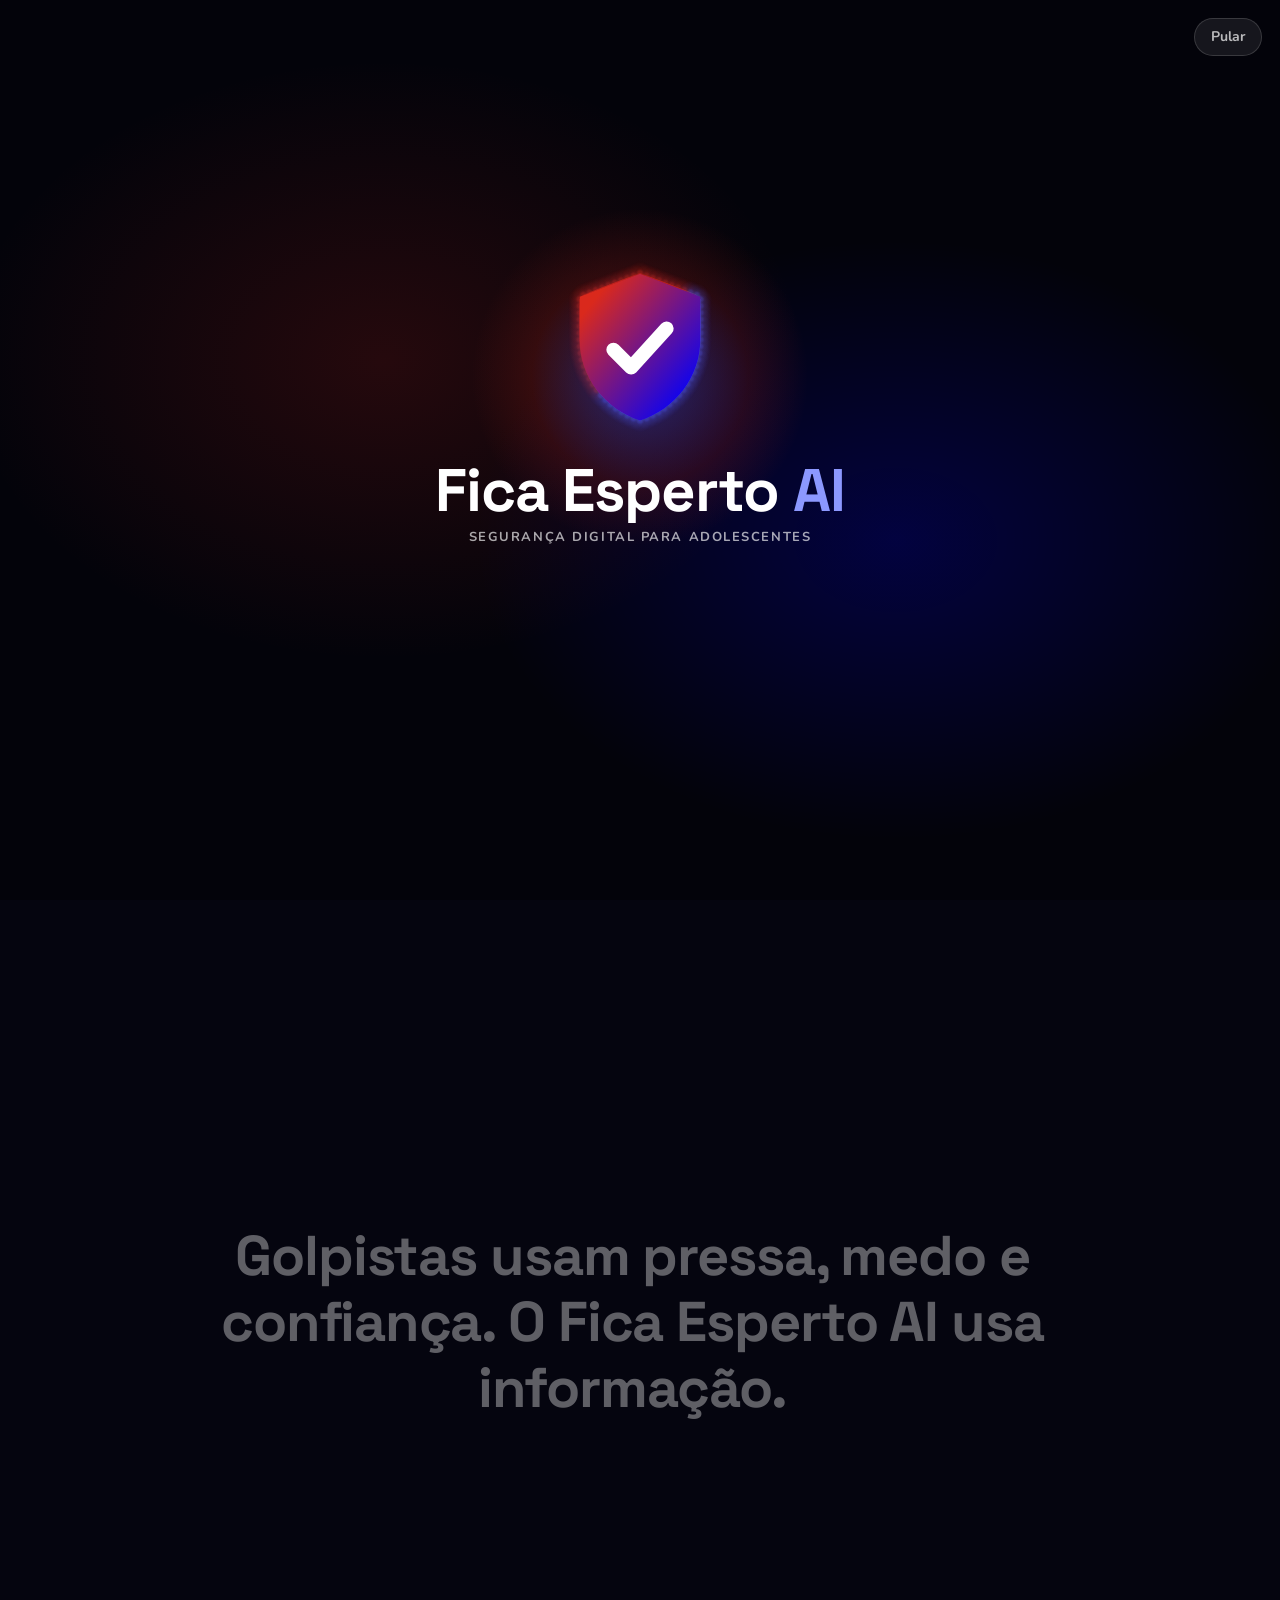
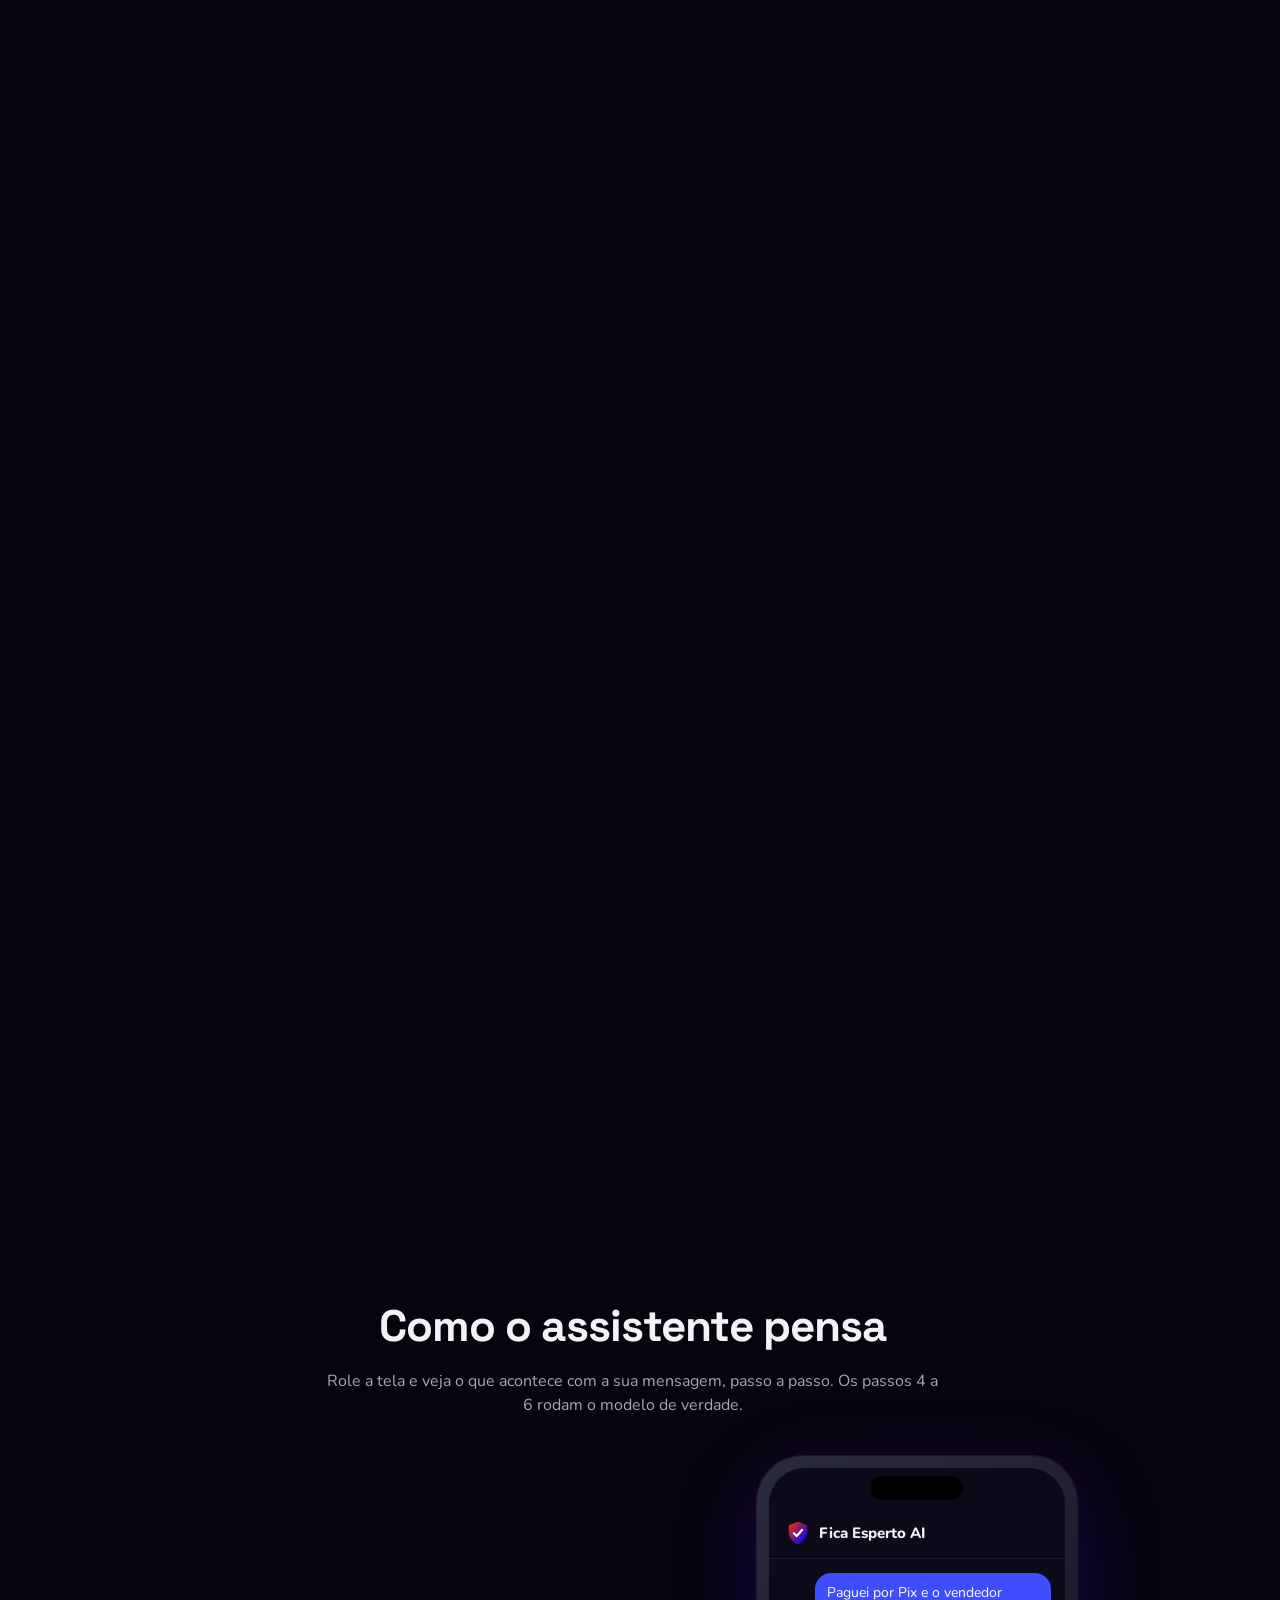
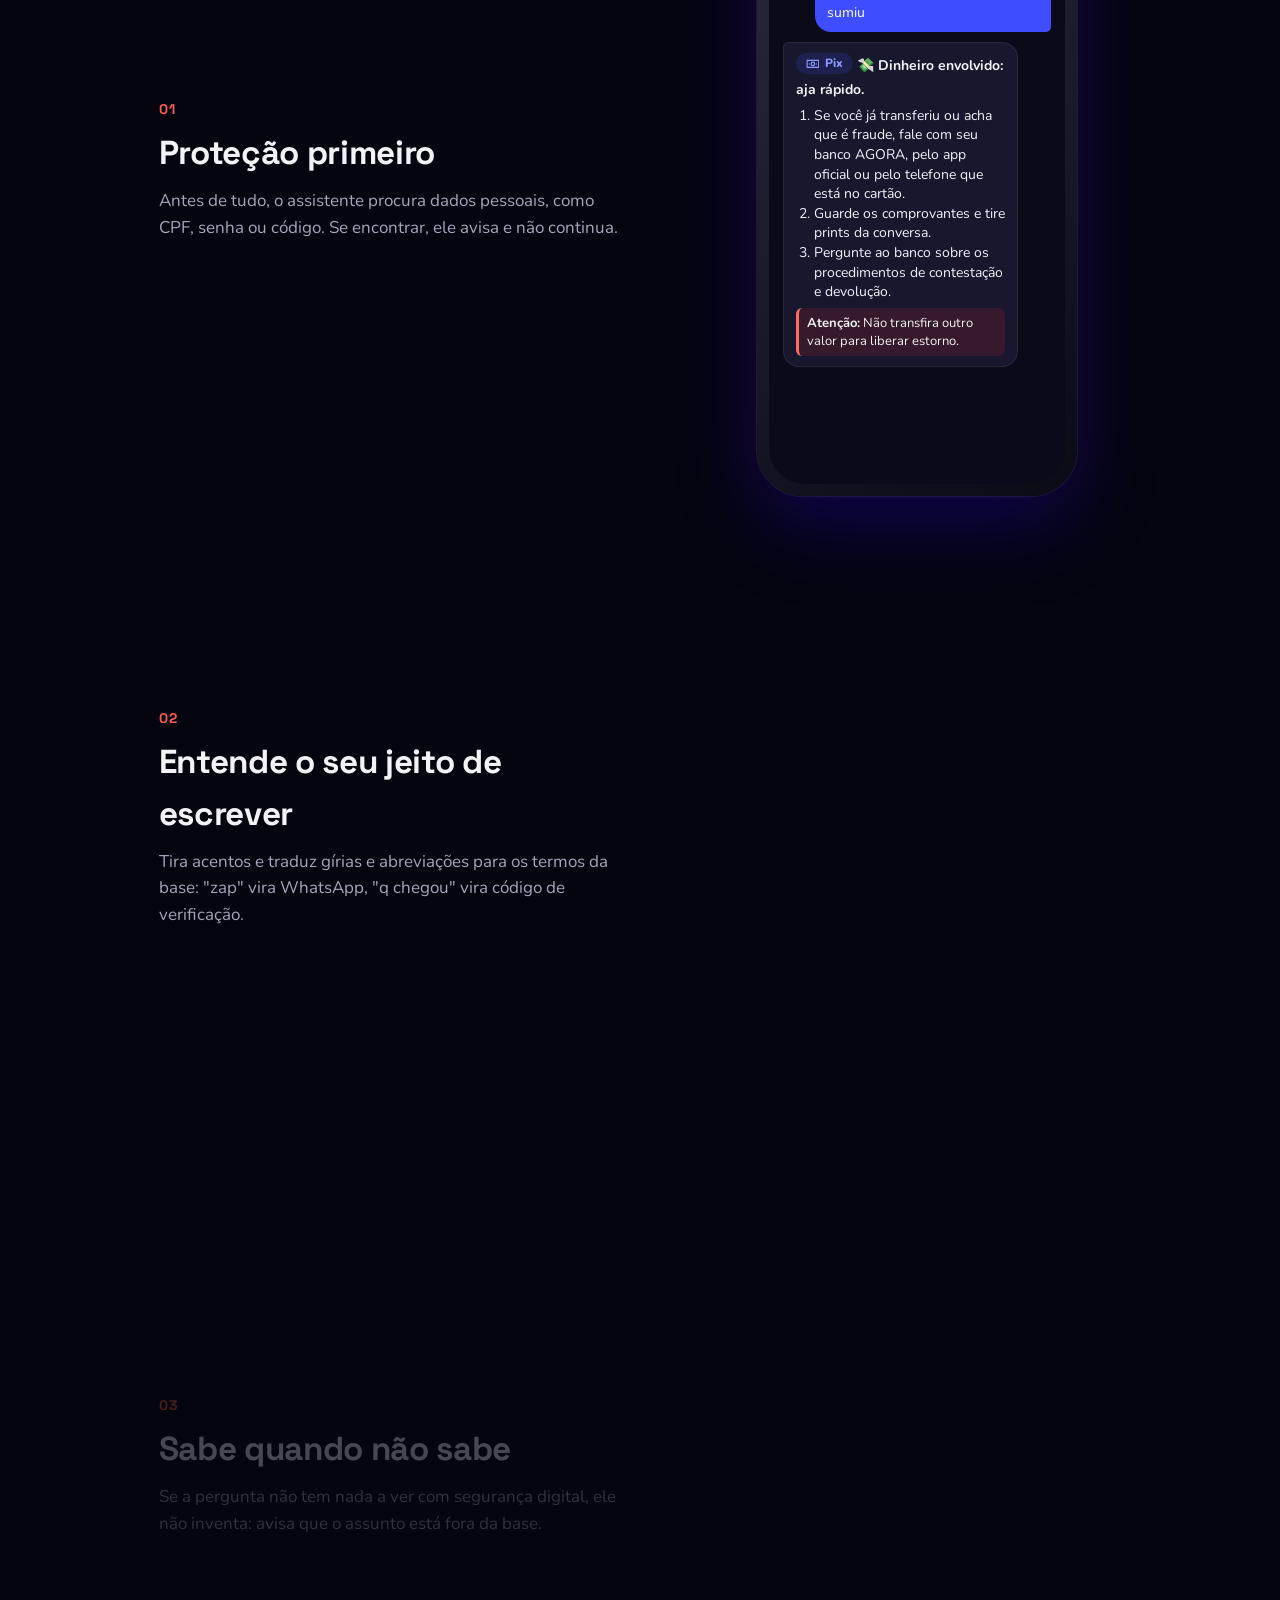
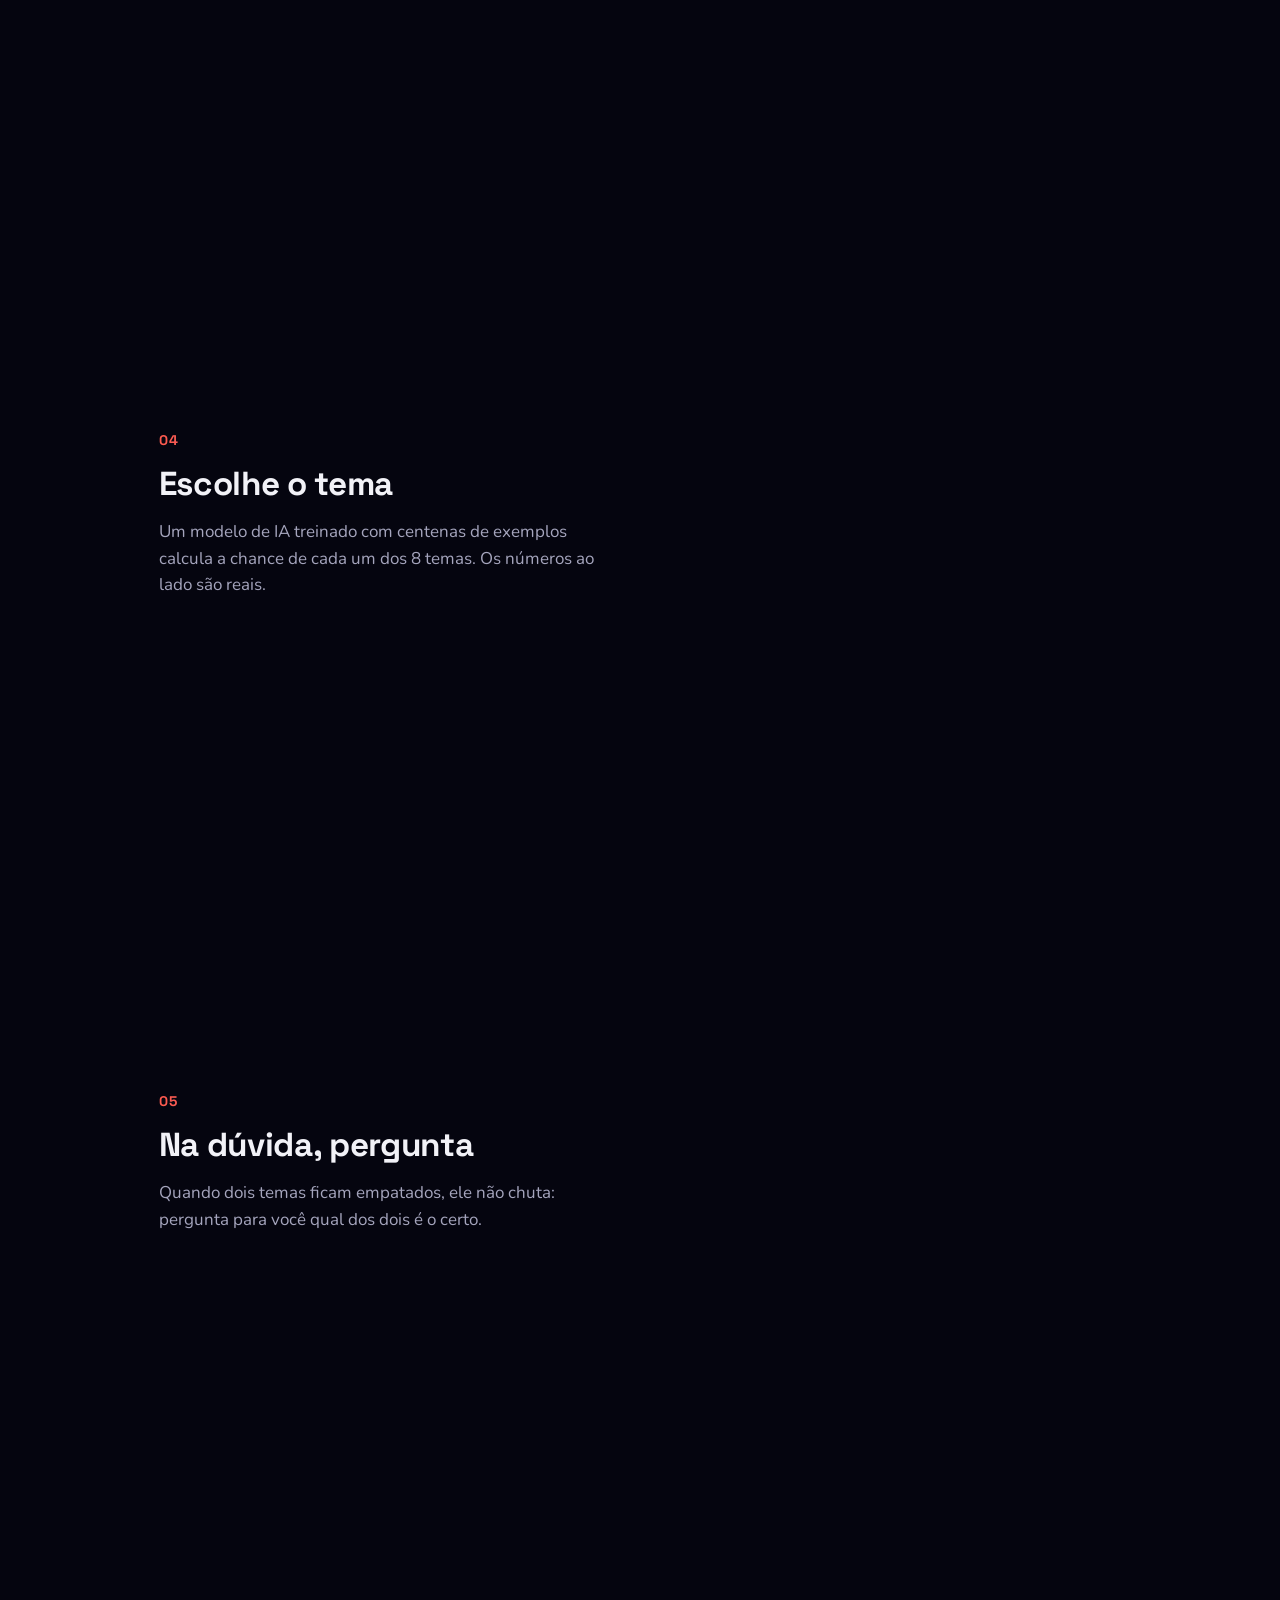
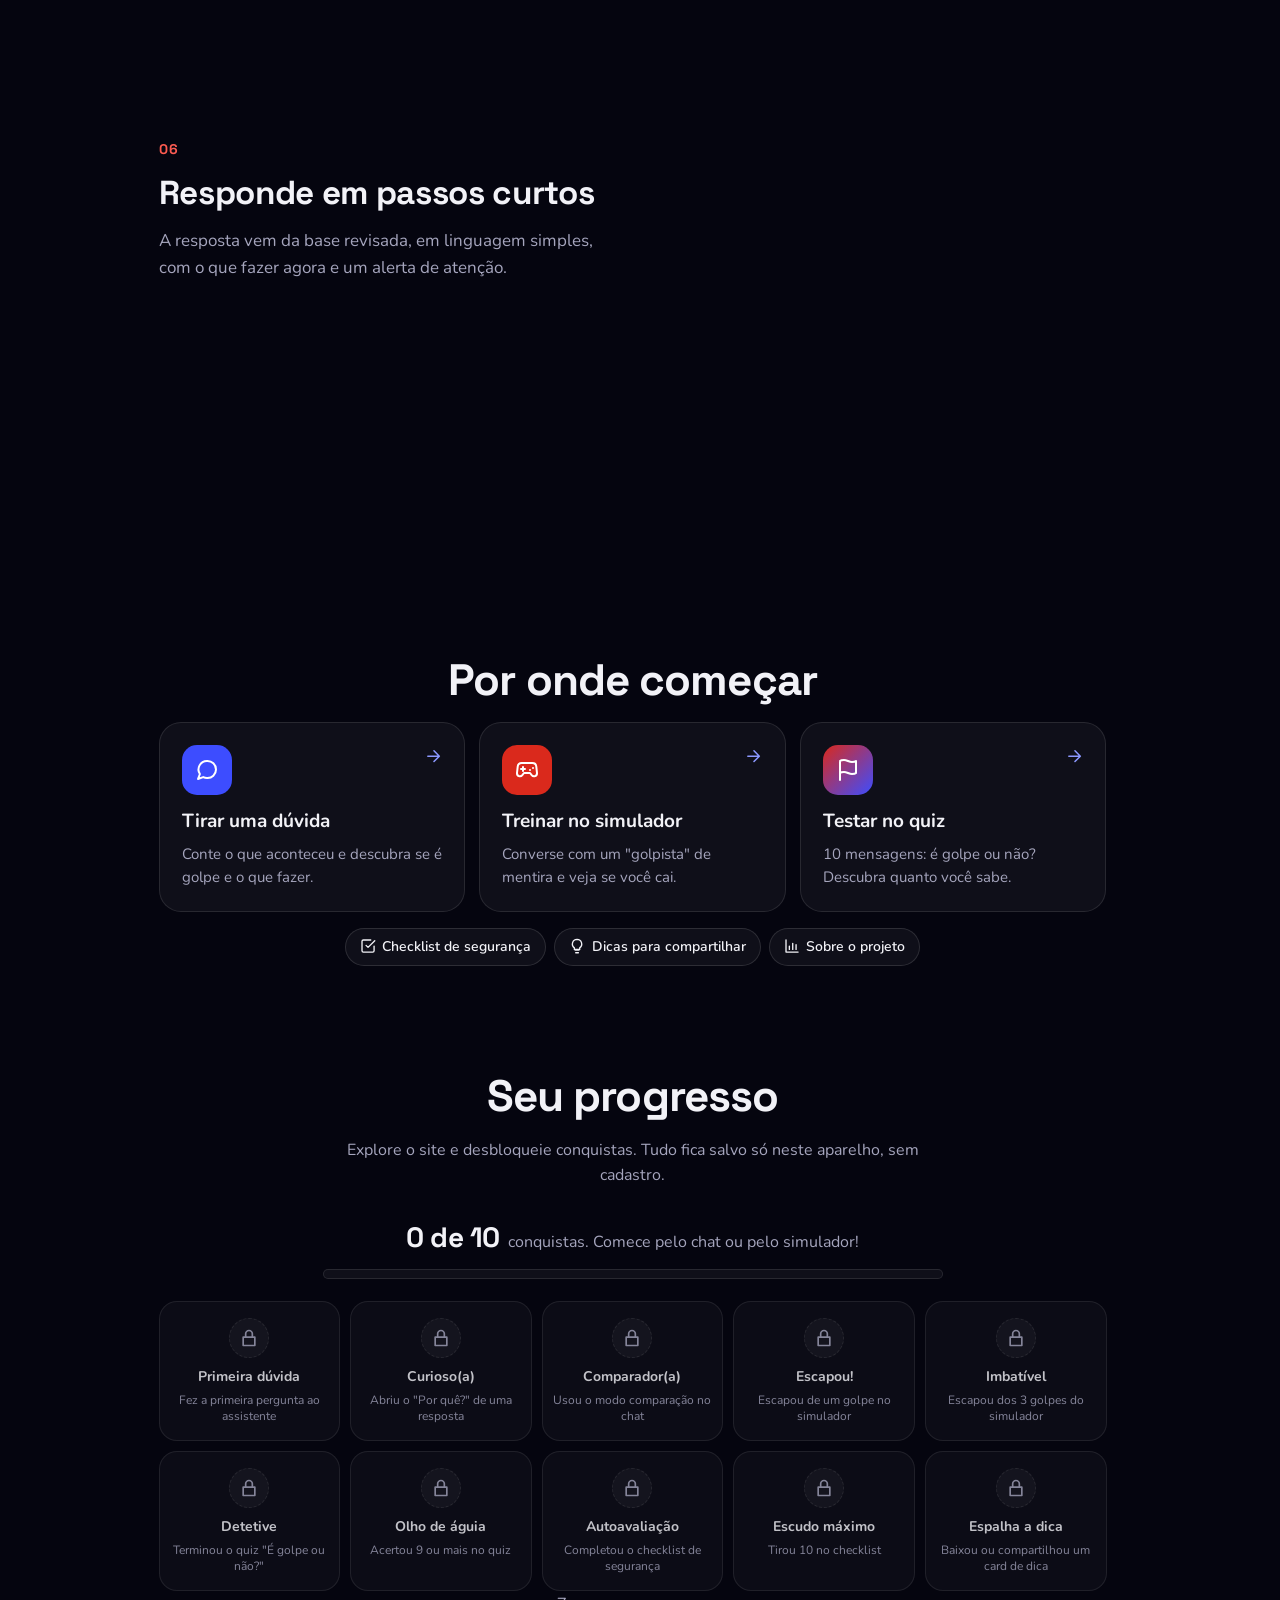
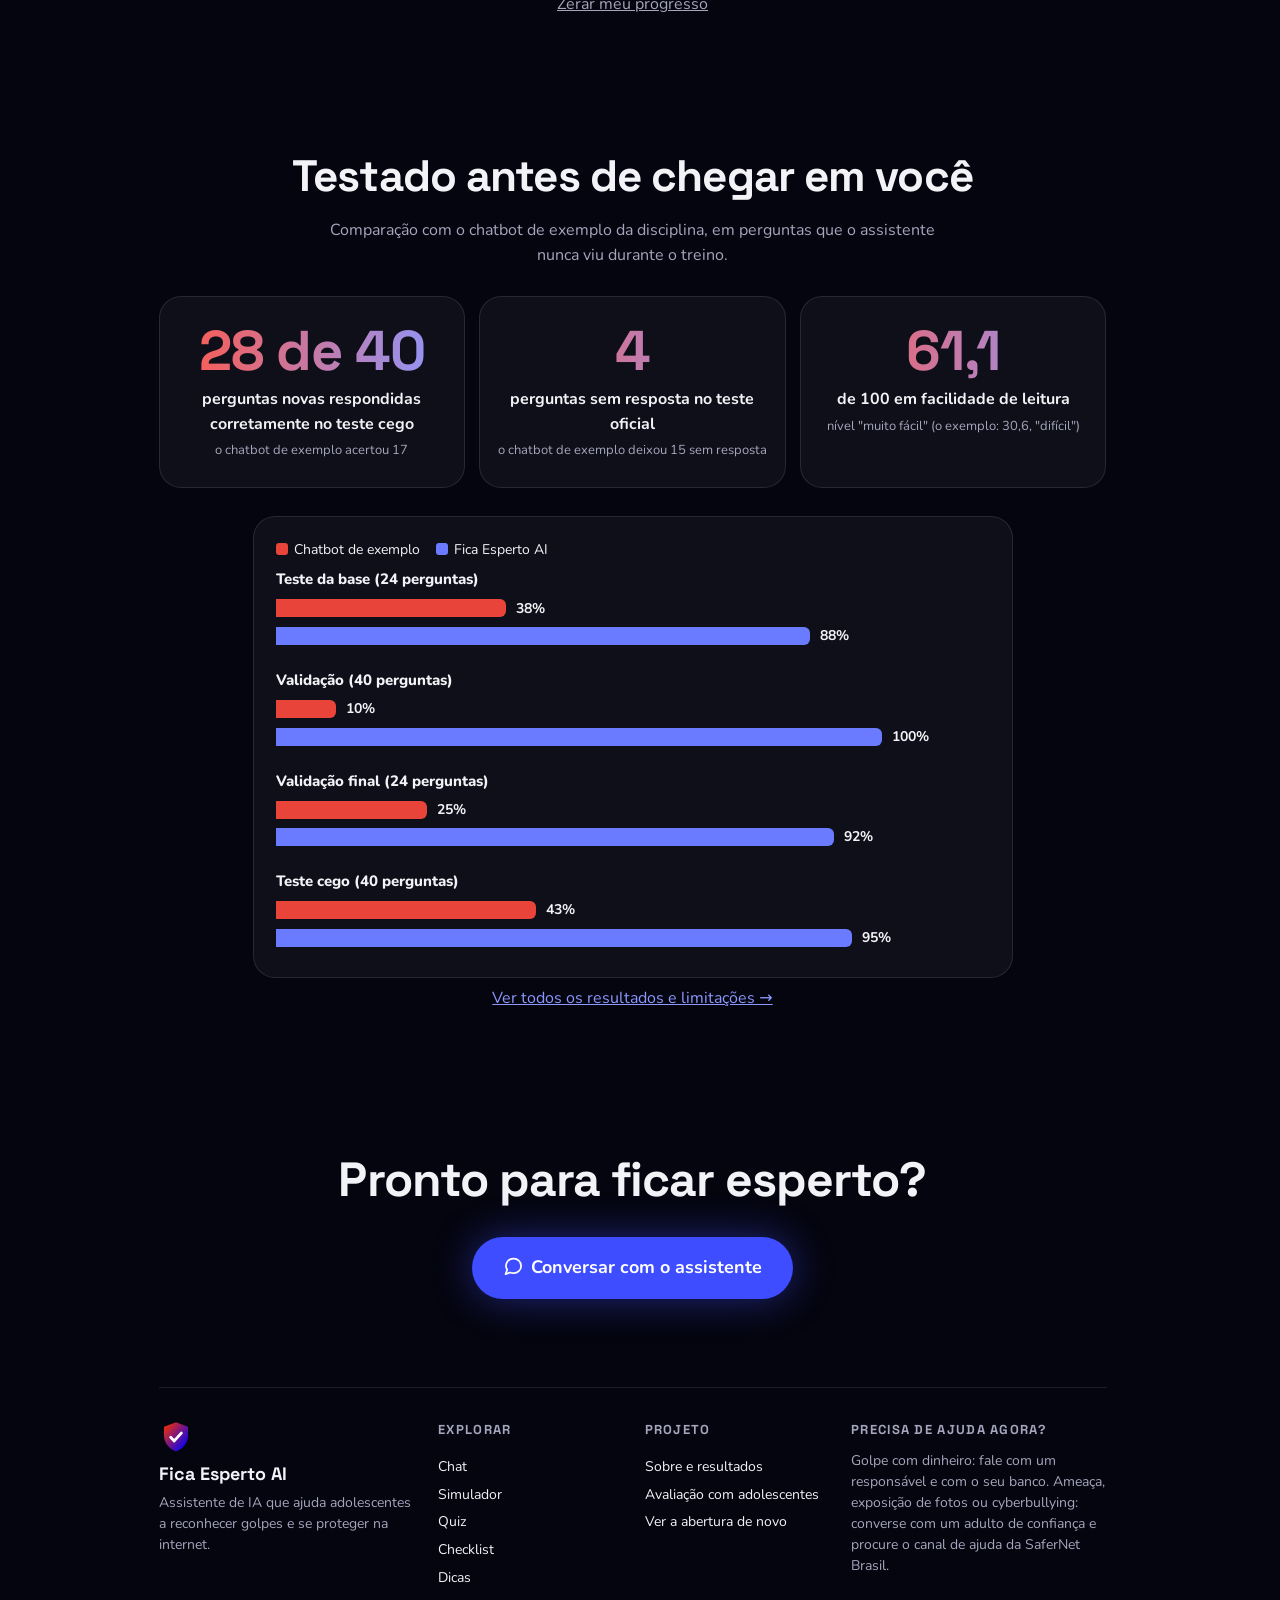
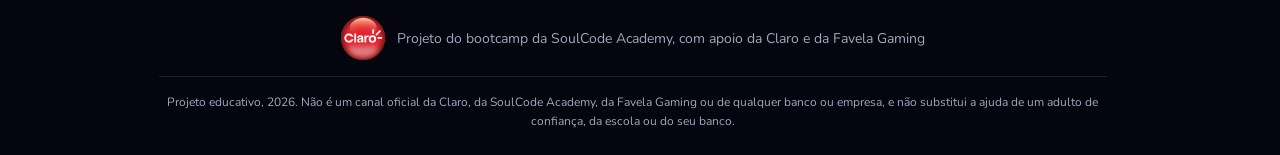
==== site/index.html @ f3efc2d5 "Se Liga AI: assistente de segurança digital para adolescentes Notebook, site sem back-end (publicado" ====
<!doctype html>
<html lang="pt-BR">
<head>
  <meta charset="utf-8">
  <meta name="viewport" content="width=device-width, initial-scale=1">
  <title>Fica Esperto AI · Segurança digital para adolescentes</title>
  <meta name="description" content="Assistente educativo que ajuda adolescentes a reconhecer golpes e se proteger na internet.">
  <link rel="icon" href="data:image/svg+xml,%3Csvg xmlns='http://www.w3.org/2000/svg' viewBox='0 0 48 48'%3E%3ClinearGradient id='d' x1='0' y1='0' x2='1' y2='1'%3E%3Cstop offset='.15' stop-color='%23da291c'/%3E%3Cstop offset='.9' stop-color='%230000ff'/%3E%3C/linearGradient%3E%3Cpath d='M24 3 41 9.5v12.2c0 10.6-7.1 19.6-17 22.8C14.1 41.3 7 32.3 7 21.7V9.5Z' fill='url(%23d)'/%3E%3Cpath d='m16.5 24.5 5 5 10-11' fill='none' stroke='white' stroke-width='4' stroke-linecap='round' stroke-linejoin='round'/%3E%3C/svg%3E">
  <link rel="preconnect" href="https://fonts.googleapis.com">
  <link rel="preconnect" href="https://fonts.gstatic.com" crossorigin>
  <link rel="stylesheet" href="https://fonts.googleapis.com/css2?family=Nunito:wght@400;600;700;800;900&family=Space+Grotesk:wght@500;600;700&display=swap">
  <link rel="stylesheet" href="css/style.css">
  <meta name="theme-color" content="#05050f">
  <script>/* aplica tema e contraste salvos antes de desenhar, para a tela não piscar */try{var d=document.documentElement;if(localStorage.getItem("fe_tema")==="claro")d.dataset.tema="claro";if(localStorage.getItem("fe_contraste")==="alto")d.dataset.contraste="alto"}catch(e){}</script>
  <script>
    // A abertura aparece uma vez por visita (ou sempre, com index.html?abertura). Decidido antes de desenhar a página.
    try {
      if (location.search.includes("abertura") || !sessionStorage.getItem("fe_abertura_vista")) {
        document.documentElement.classList.add("com-abertura");
      }
    } catch (e) { document.documentElement.classList.add("com-abertura"); }
  </script>
</head>
<body data-pagina="inicio" class="pagina-inicio">

  <!-- ===================== Abertura ===================== -->
  <div id="abertura" class="abertura" role="dialog" aria-modal="true" aria-label="Abertura do Fica Esperto AI">
    <canvas id="abertura-canvas" aria-hidden="true"></canvas>
    <div class="abertura-centro">
      <svg id="abertura-escudo" class="abertura-escudo" viewBox="0 0 48 48" aria-hidden="true">
        <linearGradient id="degrade-abertura" x1="0" y1="0" x2="1" y2="1">
          <stop offset="0.15" stop-color="#da291c"/><stop offset="0.9" stop-color="#0000ff"/>
        </linearGradient>
        <path d="M24 3 41 9.5v12.2c0 10.6-7.1 19.6-17 22.8C14.1 41.3 7 32.3 7 21.7V9.5Z" fill="url(#degrade-abertura)"/>
        <path class="abertura-check" d="m16.5 24.5 5 5 10-11" fill="none" stroke="#fff" stroke-width="4" stroke-linecap="round" stroke-linejoin="round"/>
      </svg>
      <h1 id="abertura-titulo" class="abertura-titulo" aria-label="Fica Esperto AI"></h1>
      <p class="abertura-sub">Segurança digital para adolescentes</p>
      <button id="abertura-entrar" class="abertura-entrar" type="button">Entrar <span data-icone="seta"></span></button>
    </div>
    <button id="abertura-pular" class="abertura-pular" type="button">Pular</button>
  </div>

  <div class="casca">
    <div id="topo-site"></div>

    <main id="conteudo">
      <!-- ===================== Capa ===================== -->
      <section class="capa-escura">
        <div class="capa-texto">
          <p class="sobretitulo revelar">Assistente de IA · Segurança digital</p>
          <h1 class="revelar">Golpe na internet<br><span class="texto-degrade">não avisa que é golpe.</span></h1>
          <p class="revelar">O Fica Esperto AI te ajuda a reconhecer golpes no WhatsApp, links falsos, Pix suspeito e outros riscos,
            e diz o que fazer, do jeito que você fala.</p>
          <form id="pergunta-rapida" class="entrada capa-entrada revelar" autocomplete="off">
            <label for="pergunta-inicio" class="sr-only">Conte o que aconteceu</label>
            <input id="pergunta-inicio" type="text" maxlength="300" placeholder="Ex.: um cara no zap pediu o código do meu celular" required>
            <button type="submit" class="enviar" aria-label="Perguntar ao assistente">
              <svg viewBox="0 0 24 24" aria-hidden="true"><path d="M3 20.5 21 12 3 3.5l3 8.5-3 8.5Zm3-8.5h8"/></svg>
            </button>
          </form>
          <p class="capa-aviso revelar"><span data-icone="cadeado"></span> Nunca escreva senha, CPF ou códigos. Nada do que você escreve é salvo.</p>
        </div>
        <div class="capa-escudo" id="capa-escudo" aria-hidden="true"></div>
        <a class="rolar-dica" href="#frase" aria-label="Rolar para saber mais"><span></span></a>
      </section>

      <!-- ===================== Frase que acende ===================== -->
      <section id="frase" class="frase-acende" aria-label="Golpistas usam pressa, medo e confiança. O Fica Esperto AI usa informação.">
        <div class="frase-fixa">
          <p id="frase-texto" aria-hidden="true">Golpistas usam <em class="perigo">pressa,</em> <em class="perigo">medo</em> e <em class="perigo">confiança.</em>
            O Fica Esperto AI usa <em class="solucao">informação.</em></p>
        </div>
      </section>

      <!-- ===================== Como funciona (celular fixo) ===================== -->
      <section class="historia" aria-labelledby="titulo-historia">
        <h2 id="titulo-historia" class="titulo-secao revelar">Como o assistente pensa</h2>
        <p class="subtitulo-secao revelar">Role a tela e veja o que acontece com a sua mensagem, passo a passo. Os passos 4 a 6 rodam o modelo de verdade.</p>
        <div class="historia-grade">
          <div class="historia-passos">
            <article class="passo-historia" data-passo="1">
              <span class="numero-passo">01</span>
              <h3>Proteção primeiro</h3>
              <p>Antes de tudo, o assistente procura dados pessoais, como CPF, senha ou código. Se encontrar, ele avisa e não continua.</p>
            </article>
            <article class="passo-historia" data-passo="2">
              <span class="numero-passo">02</span>
              <h3>Entende o seu jeito de escrever</h3>
              <p>Tira acentos e traduz gírias e abreviações para os termos da base: "zap" vira WhatsApp, "q chegou" vira código de verificação.</p>
            </article>
            <article class="passo-historia" data-passo="3">
              <span class="numero-passo">03</span>
              <h3>Sabe quando não sabe</h3>
              <p>Se a pergunta não tem nada a ver com segurança digital, ele não inventa: avisa que o assunto está fora da base.</p>
            </article>
            <article class="passo-historia" data-passo="4">
              <span class="numero-passo">04</span>
              <h3>Escolhe o tema</h3>
              <p>Um modelo de IA treinado com centenas de exemplos calcula a chance de cada um dos 8 temas. Os números ao lado são reais.</p>
            </article>
            <article class="passo-historia" data-passo="5">
              <span class="numero-passo">05</span>
              <h3>Na dúvida, pergunta</h3>
              <p>Quando dois temas ficam empatados, ele não chuta: pergunta para você qual dos dois é o certo.</p>
            </article>
            <article class="passo-historia" data-passo="6">
              <span class="numero-passo">06</span>
              <h3>Responde em passos curtos</h3>
              <p>A resposta vem da base revisada, em linguagem simples, com o que fazer agora e um alerta de atenção.</p>
            </article>
          </div>
          <div class="historia-celular">
            <div class="celular-moldura">
              <div class="celular-notch" aria-hidden="true"></div>
              <div id="celular-telas" class="celular-telas" aria-live="polite"></div>
            </div>
          </div>
        </div>
      </section>

      <!-- ===================== Atalhos ===================== -->
      <section class="secao-escura" aria-labelledby="titulo-comecar">
        <h2 id="titulo-comecar" class="titulo-secao revelar">Por onde começar</h2>
        <div class="atalhos">
          <a class="atalho revelar" href="chat.html">
            <span class="atalho-icone" data-icone="chat"></span>
            <strong>Tirar uma dúvida</strong>
            <span>Conte o que aconteceu e descubra se é golpe e o que fazer.</span>
            <span class="atalho-seta" data-icone="seta"></span>
          </a>
          <a class="atalho revelar" href="simulador.html">
            <span class="atalho-icone" data-icone="simulador"></span>
            <strong>Treinar no simulador</strong>
            <span>Converse com um "golpista" de mentira e veja se você cai.</span>
            <span class="atalho-seta" data-icone="seta"></span>
          </a>
          <a class="atalho revelar" href="quiz.html">
            <span class="atalho-icone" data-icone="quiz"></span>
            <strong>Testar no quiz</strong>
            <span>10 mensagens: é golpe ou não? Descubra quanto você sabe.</span>
            <span class="atalho-seta" data-icone="seta"></span>
          </a>
        </div>
        <div class="atalhos-menores revelar">
          <a class="chip" href="checklist.html"><span data-icone="checklist"></span>Checklist de segurança</a>
          <a class="chip" href="dicas.html"><span data-icone="dicas"></span>Dicas para compartilhar</a>
          <a class="chip" href="sobre.html"><span data-icone="sobre"></span>Sobre o projeto</a>
        </div>
      </section>

      <!-- ===================== Seu progresso (conquistas) ===================== -->
      <section class="secao-escura" aria-labelledby="titulo-progresso">
        <h2 id="titulo-progresso" class="titulo-secao revelar">Seu progresso</h2>
        <p class="subtitulo-secao revelar">Explore o site e desbloqueie conquistas. Tudo fica salvo só neste aparelho, sem cadastro.</p>
        <div class="progresso-geral revelar">
          <div class="progresso-texto"><strong id="progresso-numero"></strong><span id="progresso-frase"></span></div>
          <div class="progresso-trilho" aria-hidden="true"><div id="progresso-barra"></div></div>
        </div>
        <div id="medalhas" class="medalhas"></div>
        <p class="subtitulo-secao"><button type="button" id="zerar-progresso" class="link">Zerar meu progresso</button></p>
      </section>

      <!-- ===================== Números ===================== -->
      <section class="secao-escura" aria-labelledby="titulo-numeros">
        <h2 id="titulo-numeros" class="titulo-secao revelar">Testado antes de chegar em você</h2>
        <p class="subtitulo-secao revelar">Comparação com o chatbot de exemplo da disciplina, em perguntas que o assistente nunca viu durante o treino.</p>
        <div id="numeros" class="numeros"></div>
        <div class="comparativo revelar">
          <div class="legenda" aria-hidden="true">
            <span><i style="background:var(--serie-baseline)"></i>Chatbot de exemplo</span>
            <span><i style="background:var(--serie-assistente)"></i>Fica Esperto AI</span>
          </div>
          <div id="barras" class="barras"></div>
        </div>
        <p class="subtitulo-secao revelar"><a href="sobre.html">Ver todos os resultados e limitações →</a></p>
      </section>

      <!-- ===================== Chamada final ===================== -->
      <section class="chamada-final revelar">
        <h2>Pronto para ficar esperto?</h2>
        <a class="botao-principal botao-grande" href="chat.html"><span data-icone="chat"></span>Conversar com o assistente</a>
      </section>
    </main>

  </div>

  <script src="js/comum.js" defer></script>
  <script src="js/formatar.js" defer></script>
  <script src="js/metricas.js" defer></script>
  <!-- modelo.js (780 KB) e assistente.js são carregados depois, pelo inicio.js, só para o celular da história -->
  <script src="js/abertura.js" defer></script>
  <script src="js/inicio.js" defer></script>
</body>
</html>
---- site/css/style.css ----
/* ===================== Cores e tokens ===================== */
/* Cores da Claro (vermelho #DA291C) e da SoulCode Academy (azul #0000FF e amarelo #F9B040).
   Padrão: tema escuro tecnológico em todas as páginas. O tema claro é opcional (botão de sol/lua). */
:root {
  --claro: #da291c;
  --soulcode: #0000ff;
  --soulcode-amarelo: #f9b040;
  --gradiente-marca: linear-gradient(135deg, #da291c, #0000ff);
  --fundo: #05050f;
  --brilho-fundo:
    radial-gradient(900px 600px at 0% 0%, rgba(218, 41, 28, 0.16), transparent 60%),
    radial-gradient(900px 700px at 100% 30%, rgba(0, 0, 255, 0.2), transparent 60%);
  --painel: #0e0e20;             /* superfícies sólidas (menus, campos, barra de baixo) */
  --painel-2: #15152c;
  --vidro: rgba(255, 255, 255, 0.045);   /* cartões de vidro fosco */
  --vidro-borda: rgba(255, 255, 255, 0.1);
  --texto: #f2f2f7;
  --texto-suave: #a5a5bd;
  --borda: rgba(255, 255, 255, 0.12);
  --primaria: #3d4dff;          /* fundo de botões, menu ativo, bolha do usuário */
  --primaria-escura: #5c6bff;
  --primaria-clara: rgba(70, 90, 255, 0.16);
  --primaria-tinta: #8c98ff;    /* texto e links na cor da marca */
  --primaria-texto: #ffffff;
  --bolha-usuario: #3d4dff;
  --bolha-assistente: #13132a;
  --exemplo: rgba(249, 176, 64, 0.1);
  --exemplo-borda: #f9b040;
  --aviso: rgba(76, 194, 130, 0.1);
  --aviso-borda: #3f9e6c;
  --alerta: rgba(218, 41, 28, 0.14);
  --alerta-borda: #ff6b5e;
  --sucesso: #4cc282;
  --sucesso-fundo: rgba(76, 194, 130, 0.14);
  /* gráficos: paleta validada para fundo escuro (azul = assistente, vermelho = baseline) */
  --serie-assistente: #6b7bff;
  --serie-baseline: #e8443a;
  --grade: rgba(255, 255, 255, 0.08);
  --eixo: rgba(255, 255, 255, 0.22);
  --sombra: none;
  --apagado: rgba(255, 255, 255, 0.36);   /* palavras ainda não acesas (contraste mínimo de 3:1 para texto grande) */
  --raio: 18px;
  --escala: 1;
  color-scheme: dark;
}

/* Tema claro (opcional) */
:root[data-tema="claro"] {
  --fundo: #f4f5fa;
  --brilho-fundo:
    radial-gradient(900px 600px at 0% 0%, rgba(218, 41, 28, 0.06), transparent 60%),
    radial-gradient(900px 700px at 100% 30%, rgba(0, 0, 255, 0.06), transparent 60%);
  --painel: #ffffff;
  --painel-2: #f7f8fc;
  --vidro: rgba(255, 255, 255, 0.75);
  --vidro-borda: #e2e3ec;
  --texto: #1f1d1d;
  --texto-suave: #5c5c66;
  --borda: #e2e3ec;
  --primaria: #0000ff;
  --primaria-escura: #0000cc;
  --primaria-clara: #e6e6ff;
  --primaria-tinta: #0000ff;
  --bolha-usuario: #0000ff;
  --bolha-assistente: #ffffff;
  --exemplo: #fff4e0;
  --aviso: #e9f7ef;
  --aviso-borda: #6fcf97;
  --alerta: #fdecea;
  --alerta-borda: #da291c;
  --sucesso: #1f8a4c;
  --sucesso-fundo: #e5f6ec;
  --serie-assistente: #0000ff;
  --serie-baseline: #da291c;
  --grade: #e1e0d9;
  --eixo: #c3c2b7;
  --sombra: 0 1px 3px rgba(31, 29, 29, 0.08), 0 4px 16px rgba(0, 0, 255, 0.05);
  --apagado: rgba(31, 29, 29, 0.5);
  color-scheme: light;
}

/* Alto contraste (botão na barra de acessibilidade) */
:root[data-contraste="alto"] {
  --fundo: #000000;
  --painel: #000000;
  --painel-2: #000000;
  --texto: #ffffff;
  --texto-suave: #ffffff;
  --borda: #ffffff;
  --primaria: #ffd84d;
  --primaria-escura: #ffe680;
  --primaria-clara: #222200;
  --primaria-tinta: #ffd84d;
  --primaria-texto: #000000;
  --bolha-usuario: #ffd84d;
  --bolha-assistente: #000000;
  --exemplo: #000000;
  --exemplo-borda: #ffd84d;
  --aviso: #000000;
  --aviso-borda: #ffffff;
  --alerta: #000000;
  --alerta-borda: #ff8080;
  --sucesso: #7dffb0;
  --sucesso-fundo: #000000;
  --serie-assistente: #3987e5;
  --serie-baseline: #d95926;
  --grade: #444444;
  --eixo: #ffffff;
  --sombra: none;
  --brilho-fundo: none;
  --vidro: #000000;
  --vidro-borda: #ffffff;
  --apagado: #5e5e5e;
  color-scheme: dark;
}
:root[data-contraste="alto"] a { color: #ffd84d; }
:root[data-contraste="alto"] .interruptor .trilho { background: #000000; border: 2px solid #ffffff; }
:root[data-contraste="alto"] .interruptor .trilho::after { background: #ffffff; top: 1px; left: 1px; }
:root[data-contraste="alto"] .interruptor input:checked + .trilho { background: #ffd84d; border-color: #ffd84d; }
:root[data-contraste="alto"] .interruptor input:checked + .trilho::after { background: #000000; }

/* ===================== Base ===================== */
* { box-sizing: border-box; }

html { font-size: calc(16px * var(--escala)); }
html, body { margin: 0; }

body {
  background: var(--fundo);
  color: var(--texto);
  font-family: "Nunito", system-ui, -apple-system, "Segoe UI", Roboto, Arial, sans-serif;
  font-size: 1rem;
  line-height: 1.55;
  min-height: 100vh;
}

a { color: var(--primaria-tinta); }

/* brilho vermelho e azul do fundo: camada fixa separada, que o navegador não redesenha ao rolar */
body::after {
  content: "";
  position: fixed;
  inset: 0;
  z-index: -1;
  background: var(--brilho-fundo);
  pointer-events: none;
}

/* faixa com as cores da Claro e da SoulCode no topo de todas as páginas */
body::before {
  content: "";
  display: block;
  height: 5px;
  background: var(--gradiente-marca);
}
:root[data-contraste="alto"] body::before { background: #ffd84d; }

:focus-visible { outline: 3px solid var(--primaria); outline-offset: 2px; border-radius: 6px; }

.sr-only {
  position: absolute;
  width: 1px;
  height: 1px;
  overflow: hidden;
  clip: rect(0 0 0 0);
  white-space: nowrap;
}

.pular {
  position: absolute;
  left: 16px;
  top: -60px;
  background: var(--primaria);
  color: var(--primaria-texto);
  padding: 8px 14px;
  border-radius: 10px;
  z-index: 10;
  font-weight: 700;
}
.pular:focus { top: 8px; }

.casca {
  max-width: 980px;
  margin: 0 auto;
  padding: 0 16px;
}

/* ===================== Topo e menu ===================== */
.topo {
  display: flex;
  align-items: center;
  justify-content: space-between;
  gap: 12px;
  padding: 14px 0 8px;
}

.marca {
  display: flex;
  align-items: center;
  gap: 10px;
  color: var(--texto);
  text-decoration: none;
  min-width: 0;
}
.marca svg { width: 42px; height: 42px; flex: 0 0 auto; }
.marca strong { display: block; font-size: 1.25rem; line-height: 1.1; font-weight: 800; }
.marca small { display: block; font-size: 0.8125rem; color: var(--texto-suave); }

.acessibilidade { display: flex; gap: 6px; flex: 0 0 auto; }
.acessibilidade button {
  min-width: 38px;
  height: 38px;
  padding: 0 10px;
  border: 1px solid var(--borda);
  background: var(--painel);
  color: var(--texto);
  border-radius: 999px;
  font: inherit;
  font-weight: 800;
  font-size: 0.875rem;
  cursor: pointer;
}
.acessibilidade button[aria-pressed="true"] { background: var(--primaria); color: var(--primaria-texto); border-color: var(--primaria); }

.menu {
  display: flex;
  gap: 6px;
  overflow-x: auto;
  padding: 4px 0 10px;
  scrollbar-width: none;
}
.menu::-webkit-scrollbar { display: none; }
.menu a {
  flex: 0 0 auto;
  text-decoration: none;
  color: var(--texto);
  background: var(--painel);
  border: 1px solid var(--borda);
  border-radius: 999px;
  padding: 7px 14px;
  font-weight: 700;
  font-size: 0.9375rem;
}
.menu a:hover { border-color: var(--primaria); }
.menu a[aria-current="page"] { background: var(--primaria); border-color: var(--primaria); color: var(--primaria-texto); }

.aviso {
  background: var(--aviso);
  border-left: 4px solid var(--aviso-borda);
  border-radius: 10px;
  padding: 10px 14px;
  font-size: 0.875rem;
}

.rodape {
  padding: 12px 0 20px;
  font-size: 0.8125rem;
  color: var(--texto-suave);
  text-align: center;
}

/* ===================== Botões genéricos ===================== */
.botao-principal, .botao-secundario, .botao-perigo {
  font: inherit;
  font-weight: 700;
  border-radius: 999px;
  padding: 11px 22px;
  cursor: pointer;
  border: 1px solid transparent;
  text-decoration: none;
  display: inline-flex;
  align-items: center;
  gap: 8px;
}
.botao-principal { background: var(--primaria); color: var(--primaria-texto); }
.botao-principal:hover { background: var(--primaria-escura); }
.botao-secundario { background: var(--painel); color: var(--texto); border-color: var(--borda); }
.botao-secundario:hover { border-color: var(--primaria); }
.botao-perigo { background: transparent; color: var(--alerta-borda); border-color: var(--alerta-borda); }
.botoes { display: flex; flex-wrap: wrap; gap: 10px; margin: 12px 0; }

.chip {
  flex: 0 0 auto;
  border: 1px solid var(--borda);
  background: var(--painel);
  color: var(--texto);
  border-radius: 999px;
  padding: 7px 14px;
  font: inherit;
  font-size: 0.875rem;
  font-weight: 600;
  cursor: pointer;
  text-decoration: none;
}
.chip:hover { border-color: var(--primaria); color: var(--primaria-tinta); }

.link {
  background: none;
  border: none;
  color: var(--texto-suave);
  text-decoration: underline;
  font: inherit;
  cursor: pointer;
}

/* ===================== Chat ===================== */
.pagina-chat { display: flex; flex-direction: column; height: 100vh; height: 100dvh; }
.pagina-chat .casca { display: flex; flex-direction: column; flex: 1; min-height: 0; width: 100%; }

.barra-chat {
  display: flex;
  flex-wrap: wrap;
  align-items: center;
  justify-content: space-between;
  gap: 8px;
  padding: 8px 0 0;
}

.interruptor {
  display: inline-flex;
  align-items: center;
  gap: 10px;
  font-size: 0.875rem;
  font-weight: 700;
  cursor: pointer;
}
.interruptor input { position: absolute; opacity: 0; width: 1px; height: 1px; }
.interruptor .trilho {
  width: 42px;
  height: 24px;
  border-radius: 999px;
  background: var(--borda);
  position: relative;
  transition: background 0.2s;
  flex: 0 0 auto;
}
.interruptor .trilho::after {
  content: "";
  position: absolute;
  top: 3px;
  left: 3px;
  width: 18px;
  height: 18px;
  border-radius: 50%;
  background: #ffffff;
  transition: transform 0.2s;
}
.interruptor input:checked + .trilho { background: var(--primaria); }
.interruptor input:checked + .trilho::after { transform: translateX(18px); }
.interruptor input:focus-visible + .trilho { outline: 3px solid var(--primaria); outline-offset: 2px; }

.botao-texto {
  border: 1px solid var(--borda);
  background: var(--painel);
  color: var(--texto);
  border-radius: 999px;
  padding: 7px 14px;
  font: inherit;
  font-size: 0.875rem;
  font-weight: 700;
  cursor: pointer;
  white-space: nowrap;
  text-decoration: none;
}
.botao-texto:hover { border-color: var(--primaria); }

.conversa {
  flex: 1;
  overflow-y: auto;
  padding: 16px 0;
  display: flex;
  flex-direction: column;
  gap: 14px;
}

.linha-assistente { display: flex; gap: 10px; align-items: flex-start; max-width: 88%; }
.linha-assistente .avatar { width: 34px; height: 34px; flex: 0 0 auto; margin-top: 2px; }
.linha-assistente .mensagem { max-width: 100%; flex: 1; min-width: 0; }

.mensagem {
  max-width: 85%;
  padding: 12px 16px;
  border-radius: var(--raio);
  box-shadow: var(--sombra);
  animation: surgir 0.2s ease-out;
  overflow-wrap: anywhere;
}
.mensagem.usuario {
  align-self: flex-end;
  background: var(--bolha-usuario);
  color: var(--primaria-texto);
  border-bottom-right-radius: 6px;
}
.mensagem.assistente {
  align-self: flex-start;
  background: var(--bolha-assistente);
  border: 1px solid var(--borda);
  border-top-left-radius: 6px;
}
.mensagem.assistente.sensivel { background: var(--alerta); border-color: var(--alerta-borda); }

.mensagem p { margin: 0 0 8px; }
.mensagem p:last-child { margin-bottom: 0; }
.mensagem .titulo { font-weight: 800; }
.mensagem ol { margin: 4px 0 10px; padding-left: 22px; }
.mensagem li { margin-bottom: 4px; }

.mensagem .exemplo, .mensagem .atencao {
  border-radius: 8px;
  padding: 8px 12px;
  margin: 8px 0;
  font-size: 0.9375rem;
}
.mensagem .exemplo { background: var(--exemplo); border-left: 4px solid var(--exemplo-borda); }
.mensagem .atencao { background: var(--alerta); border-left: 4px solid var(--alerta-borda); }
.mensagem .referencia { font-size: 0.8125rem; color: var(--texto-suave); }

.etiqueta {
  display: inline-block;
  font-size: 0.75rem;
  font-weight: 800;
  color: var(--primaria-tinta);
  background: var(--primaria-clara);
  border-radius: 999px;
  padding: 2px 10px;
  margin-bottom: 8px;
}

.acoes {
  display: flex;
  flex-wrap: wrap;
  align-items: center;
  gap: 6px;
  margin-top: 10px;
  padding-top: 10px;
  border-top: 1px solid var(--borda);
  font-size: 0.8125rem;
  color: var(--texto-suave);
}
.acoes button {
  border: 1px solid var(--borda);
  background: transparent;
  color: var(--texto);
  border-radius: 999px;
  padding: 4px 11px;
  font: inherit;
  font-size: 0.8125rem;
  font-weight: 700;
  cursor: pointer;
}
.acoes button:hover, .acoes button[aria-pressed="true"] { border-color: var(--primaria); color: var(--primaria-tinta); }
.acoes .separador { flex: 1; }

.explicacao {
  margin-top: 10px;
  padding: 10px 12px;
  border-radius: 10px;
  background: var(--painel-2);
  border: 1px dashed var(--borda);
  font-size: 0.875rem;
}
.explicacao .palavras { display: flex; flex-wrap: wrap; gap: 6px; margin: 6px 0; }
.explicacao .palavras span {
  background: var(--primaria-clara);
  color: var(--primaria-tinta);
  font-weight: 800;
  border-radius: 6px;
  padding: 1px 8px;
}
.medidor { height: 8px; border-radius: 999px; background: var(--primaria-clara); overflow: hidden; margin: 6px 0 2px; }
.medidor div { height: 100%; background: var(--primaria); border-radius: 999px; }

.continuar { display: flex; flex-wrap: wrap; gap: 6px; margin-top: 10px; }
.continuar .chip { font-size: 0.8125rem; padding: 5px 12px; }

.duvida .opcoes-duvida { display: flex; flex-wrap: wrap; gap: 8px; margin-top: 10px; }
.duvida .opcoes-duvida .chip { background: var(--primaria-clara); color: var(--primaria-tinta); border-color: transparent; font-weight: 800; }

/* Modo comparação */
.comparacao {
  display: grid;
  grid-template-columns: 1fr 1fr;
  gap: 12px;
  width: 100%;
  animation: surgir 0.2s ease-out;
}
.comparacao .lado { display: flex; flex-direction: column; gap: 6px; min-width: 0; }
.comparacao .lado-titulo { display: flex; align-items: center; gap: 8px; font-size: 0.8125rem; font-weight: 800; color: var(--texto-suave); }
.comparacao .chave { width: 12px; height: 12px; border-radius: 3px; flex: 0 0 auto; }
.comparacao .mensagem { max-width: 100%; }
.comparacao .baseline .mensagem { border-top: 4px solid var(--serie-baseline); border-top-left-radius: var(--raio); }
.comparacao .assistente-lado .mensagem { border-top: 4px solid var(--serie-assistente); border-top-left-radius: var(--raio); }
.sem-resposta { font-weight: 800; color: var(--alerta-borda); }

.digitando { display: flex; gap: 4px; padding: 16px; }
.digitando span {
  width: 8px;
  height: 8px;
  border-radius: 50%;
  background: var(--texto-suave);
  animation: pulo 1s infinite ease-in-out;
}
.digitando span:nth-child(2) { animation-delay: 0.15s; }
.digitando span:nth-child(3) { animation-delay: 0.3s; }

.sugestoes { padding-bottom: 6px; }
.sugestoes-titulo { margin: 0 0 6px; font-size: 0.8125rem; color: var(--texto-suave); }
.chips { display: flex; gap: 8px; overflow-x: auto; padding-bottom: 4px; scrollbar-width: thin; }

.entrada { display: flex; gap: 8px; padding: 8px 0; }
.entrada input {
  flex: 1;
  min-width: 0;
  border: 1px solid var(--borda);
  background: var(--painel);
  color: var(--texto);
  border-radius: 999px;
  padding: 12px 18px;
  font: inherit;
}
.entrada input:focus { outline: 2px solid var(--primaria); outline-offset: 1px; }
.enviar {
  flex: 0 0 48px;
  height: 48px;
  border: none;
  border-radius: 50%;
  background: var(--primaria);
  cursor: pointer;
  display: grid;
  place-items: center;
}
.enviar svg { width: 22px; height: 22px; fill: none; stroke: var(--primaria-texto); stroke-width: 2; stroke-linejoin: round; }

/* ===================== Páginas de conteúdo ===================== */
.conteudo { padding: 8px 0 24px; }
.conteudo > h1, .cabecalho-pagina h1 { font-size: clamp(1.875rem, 4vw, 2.75rem); line-height: 1.1; margin: 18px 0 8px; font-weight: 900; letter-spacing: -0.02em; }
.cabecalho-pagina p { margin: 0 0 16px; color: var(--texto-suave); max-width: 640px; }

.cartao {
  background: var(--vidro);
  border: 1px solid var(--vidro-borda);
  border-radius: var(--raio);
  padding: 18px;
  box-shadow: var(--sombra);
}
.cartao h2, .cartao h3 { margin: 0 0 8px; line-height: 1.25; }
.grade { display: grid; gap: 14px; grid-template-columns: repeat(auto-fill, minmax(260px, 1fr)); }

.selo {
  display: inline-flex;
  align-items: center;
  gap: 6px;
  font-size: 0.8125rem;
  font-weight: 800;
  border-radius: 999px;
  padding: 3px 10px;
}
.selo.ok { background: var(--sucesso-fundo); color: var(--sucesso); }
.selo.ruim { background: var(--alerta); color: var(--alerta-borda); }
.selo.neutro { background: var(--primaria-clara); color: var(--primaria-tinta); }

.progresso { height: 6px; background: var(--borda); border-radius: 999px; overflow: hidden; margin: 8px 0 12px; }
.progresso div { height: 100%; width: 0; background: var(--primaria); transition: width 0.3s; }

/* Simulador */
.celular {
  max-width: 420px;
  margin: 0 auto;
  border-radius: 34px;
  border: 1px solid var(--vidro-borda);
  background: var(--painel-2);
  overflow: hidden;
  box-shadow: 0 0 0 8px #14142a, 0 30px 80px rgba(0, 0, 255, 0.22), 0 0 60px rgba(218, 41, 28, 0.1);
  box-shadow: var(--sombra);
}
.celular-topo {
  display: flex;
  align-items: center;
  gap: 10px;
  padding: 12px 16px;
  background: var(--painel);
  border-bottom: 1px solid var(--borda);
}
.celular-topo .foto {
  width: 38px;
  height: 38px;
  border-radius: 50%;
  display: grid;
  place-items: center;
  background: var(--primaria-clara);
  font-size: 1.25rem;
}
.celular-topo strong { display: block; line-height: 1.2; }
.celular-topo small { color: var(--texto-suave); }
.celular-conversa { padding: 14px; display: flex; flex-direction: column; gap: 10px; min-height: 320px; }
.celular-conversa .mensagem { max-width: 85%; }
.celular-opcoes { padding: 12px 14px 16px; display: flex; flex-direction: column; gap: 8px; border-top: 1px solid var(--borda); background: var(--painel); }
.celular-opcoes button {
  text-align: left;
  border: 1px solid var(--primaria);
  background: var(--painel);
  color: var(--texto);
  border-radius: 14px;
  padding: 10px 14px;
  font: inherit;
  cursor: pointer;
}
.celular-opcoes button:hover { background: var(--primaria-clara); }
.retorno { border-radius: 12px; padding: 10px 12px; font-size: 0.9375rem; align-self: stretch; }
.retorno.ok { background: var(--sucesso-fundo); border-left: 4px solid var(--sucesso); }
.retorno.ruim { background: var(--alerta); border-left: 4px solid var(--alerta-borda); }
.retorno.dica { background: var(--exemplo); border-left: 4px solid var(--exemplo-borda); }
.retorno ul { margin: 6px 0 0; padding-left: 20px; }

:root[data-tema="claro"] .celular { box-shadow: 0 0 0 8px #e6e7f0, 0 20px 50px rgba(0, 0, 255, 0.12); }
:root[data-contraste="alto"] .celular { box-shadow: none; }

/* Simulador com a cara de cada app (sempre escuro, como o modo escuro dos apps) */
.celular[data-app] { --app-fundo: #0b141a; --app-topo: #202c33; --app-recebida: #202c33; --app-enviada: #005c4b; --app-texto: #e9edef; --app-status: #8696a0; color: var(--app-texto); }
.celular[data-app="jogo"] { --app-fundo: #1e1f22; --app-topo: #2b2d31; --app-recebida: #2b2d31; --app-enviada: #5865f2; --app-status: #949ba4; }
.celular[data-app="instagram"] { --app-fundo: #000000; --app-topo: #121212; --app-recebida: #262626; --app-enviada: linear-gradient(135deg, #7c3aed, #3b82f6); --app-status: #a8a8a8; }
.celular[data-app] .celular-topo { background: var(--app-topo); border-bottom-color: rgba(255, 255, 255, 0.06); }
.celular[data-app] .celular-topo small { color: var(--app-status); }
.celular[data-app] .celular-conversa {
  background-color: var(--app-fundo);
  background-image: radial-gradient(rgba(255, 255, 255, 0.035) 1px, transparent 1.5px);
  background-size: 18px 18px;
}
.celular[data-app] .celular-conversa .mensagem { box-shadow: none; padding: 7px 10px 5px; border-radius: 10px; font-size: 0.9375rem; }
.celular[data-app] .celular-conversa .mensagem p { margin: 0; }
.celular[data-app] .mensagem.assistente { background: var(--app-recebida); border: none; color: var(--app-texto); border-top-left-radius: 2px; }
.celular[data-app] .mensagem.usuario { background: var(--app-enviada); color: #ffffff; border-top-right-radius: 2px; border-bottom-right-radius: 10px; }
.celular[data-app="instagram"] .mensagem { border-radius: 20px !important; padding: 9px 14px 6px !important; }
.celular .meta { display: flex; justify-content: flex-end; align-items: center; gap: 3px; font-size: 0.6875rem; opacity: 0.7; margin-top: 2px; }
.celular .ticks { width: 16px; height: 11px; fill: none; stroke: #53bdeb; stroke-width: 1.8; stroke-linecap: round; stroke-linejoin: round; }
.celular[data-app="instagram"] .ticks, .celular[data-app="jogo"] .ticks { stroke: #ffffff; }
.celular[data-app] .digitando span { background: var(--app-status); }
:root[data-contraste="alto"] .celular[data-app] { --app-fundo: #000000; --app-topo: #000000; --app-recebida: #000000; --app-enviada: #000000; }
:root[data-contraste="alto"] .celular[data-app] .mensagem { border: 1px solid #ffffff !important; }

.confete { position: fixed; inset: 0; z-index: 200; pointer-events: none; }

/* Quiz */
.quiz { max-width: 640px; margin: 0 auto; }
.mensagem-quiz {
  background: var(--vidro);
  border: 1px solid var(--vidro-borda);
  border-radius: var(--raio);
  padding: 16px;
  margin: 12px 0;
}
.mensagem-quiz .remetente { font-size: 0.8125rem; color: var(--texto-suave); font-weight: 700; margin-bottom: 6px; }
.mensagem-quiz .texto { font-size: 1.0625rem; }
.respostas-quiz { display: grid; grid-template-columns: 1fr 1fr; gap: 10px; }
.respostas-quiz button {
  font: inherit;
  font-weight: 800;
  font-size: 1rem;
  padding: 14px;
  border-radius: 14px;
  cursor: pointer;
  border: 2px solid var(--borda);
  background: var(--painel);
  color: var(--texto);
}
.respostas-quiz button:hover:not(:disabled) { border-color: var(--primaria); }
.respostas-quiz button:disabled { cursor: default; opacity: 0.75; }
.placar { font-size: 3rem; font-weight: 800; line-height: 1; margin: 8px 0; }

/* respostas do quiz: a escolhida fica verde ou vermelha, e a certa é indicada */
.respostas-quiz button.acertou { border-color: var(--sucesso); background: var(--sucesso-fundo); color: var(--texto); opacity: 1; animation: pulo-resposta 0.35s ease; }
.respostas-quiz button.errou { border-color: var(--alerta-borda); background: var(--alerta); color: var(--texto); opacity: 1; animation: tremer 0.35s ease; }
.respostas-quiz button.era-certa { border-color: var(--sucesso); border-style: dashed; opacity: 1; }
@keyframes pulo-resposta { 50% { transform: scale(1.04); } }
@keyframes tremer { 25% { transform: translateX(-6px); } 75% { transform: translateX(6px); } }
.resultado-quiz { text-align: center; }
.resultado-emoji { font-size: 3.5rem; line-height: 1; }
.resultado-quiz .placar { font-size: 4rem; font-weight: 900; background: linear-gradient(90deg, #ff5a4d, #8c98ff); -webkit-background-clip: text; background-clip: text; color: transparent; }
:root[data-contraste="alto"] .resultado-quiz .placar { background: none; color: #ffd84d; }

/* ===================== Mensagens do quiz com a cara de cada canal ===================== */
.mock-moldura { display: grid; place-items: center; padding: 22px 12px; margin: 10px 0 14px; border-radius: 22px; background: var(--vidro); border: 1px solid var(--vidro-borda); }
.mock { width: min(100%, 400px); border-radius: 18px; overflow: hidden; color: #e9edef; background: #111b21; box-shadow: 0 16px 40px rgba(0, 0, 0, 0.35); font-size: 0.9375rem; text-align: left; }
.mock small { display: block; font-size: 0.75rem; opacity: 0.65; }
.mock .icone { width: 20px; height: 20px; }
.mock-topo { display: flex; align-items: center; gap: 10px; padding: 12px 14px; background: #202c33; }
.mock-foto { width: 36px; height: 36px; border-radius: 50%; display: grid; place-items: center; background: rgba(255, 255, 255, 0.1); font-size: 1.125rem; flex: 0 0 auto; }
.mock-balao { position: relative; margin: 14px; padding: 9px 12px 18px; border-radius: 4px 12px 12px 12px; background: #202c33; max-width: 88%; line-height: 1.45; }
.mock-hora { position: absolute; right: 10px; bottom: 4px; font-size: 0.6875rem; opacity: 0.6; }
/* SMS: balão cinza, estilo app de mensagens */
.mock-sms { background: #1c1c1e; }
.mock-sms .mock-topo { background: #2c2c2e; }
.mock-sms .mock-balao { background: #3a3a3c; border-radius: 18px; padding-bottom: 10px; }
/* WhatsApp e grupos */
.mock-whats .mock-conversa { background-color: #0b141a; background-image: radial-gradient(rgba(255, 255, 255, 0.035) 1px, transparent 1.5px); background-size: 18px 18px; padding: 2px 0; }
.mock-autor { display: block; color: #f9b040; font-size: 0.8125rem; margin-bottom: 2px; }
.mock-encaminhada { display: block; font-size: 0.75rem; opacity: 0.65; margin-bottom: 4px; }
/* notificação no topo da tela */
.mock-notificacao { display: flex; gap: 12px; padding: 14px; background: rgba(40, 40, 46, 0.96); border-radius: 22px; }
.mock-notificacao p { margin: 2px 0 0; }
.mock-linha { display: flex; justify-content: space-between; align-items: baseline; gap: 8px; }
.mock-app { width: 40px; height: 40px; border-radius: 11px; display: grid; place-items: center; flex: 0 0 auto; background: linear-gradient(135deg, #da291c, #3d4dff); color: #ffffff; }
.mock-contexto { display: flex; align-items: center; gap: 6px; font-size: 0.8125rem; color: var(--texto-suave); margin: 12px 0 0; }
/* e-mail */
.mock-email { background: #ffffff; color: #1f1f1f; padding: 16px 18px; }
.mock-cabecalho { display: flex; align-items: center; gap: 10px; }
.mock-email .mock-foto { background: #fde7e5; color: #c5221f; }
.mock-email h3 { margin: 14px 0 6px; font-size: 1.0625rem; }
.mock-email p { margin: 0 0 14px; color: #444; }
.mock-botao-falso { display: inline-block; padding: 9px 18px; border-radius: 6px; background: #1a73e8; color: #ffffff; font-weight: 700; font-size: 0.875rem; }
/* chat de jogo */
.mock-jogo { background: #313338; }
.mock-jogo .mock-topo { background: #2b2d31; }
.mock-jogo-msg { display: flex; gap: 10px; padding: 14px; }
.mock-jogo-msg p { margin: 2px 0 0; }
.mock-selo { font-size: 0.625rem; background: #5865f2; color: #ffffff; padding: 1px 6px; border-radius: 4px; vertical-align: middle; }
/* página de Wi-Fi */
.mock-wifi { background: #ffffff; color: #1f1f1f; padding: 18px; }
.mock-wifi-topo { display: grid; justify-items: center; text-align: center; gap: 2px; margin-bottom: 10px; color: #1f1f1f; }
.mock-wifi-topo .icone { width: 30px; height: 30px; color: #0000ff; }
.mock-wifi p { margin: 0 0 8px; }
.mock-campo { display: block; padding: 9px 12px; margin-bottom: 8px; border: 1px solid #d0d0d6; border-radius: 8px; color: #777; font-size: 0.875rem; }
.mock-wifi .mock-botao-falso { display: block; text-align: center; }
/* pedido de permissão do sistema */
.mock-permissao { background: rgba(44, 44, 48, 0.98); padding: 20px 16px 8px; text-align: center; border-radius: 26px; }
.mock-permissao .mock-app { margin: 0 auto 10px; }
.mock-permissao h3 { margin: 0 0 6px; font-size: 1rem; }
.mock-permissao p { margin: 0 0 12px; font-size: 0.8125rem; opacity: 0.7; }
.mock-opcao { display: block; padding: 11px; border-top: 1px solid rgba(255, 255, 255, 0.12); color: #6ea8ff; font-weight: 700; }

/* Checklist */
.lista-check { list-style: none; padding: 0; margin: 0; display: flex; flex-direction: column; gap: 10px; }
.item-check {
  display: flex;
  flex-wrap: wrap;
  align-items: center;
  justify-content: space-between;
  gap: 10px;
  background: var(--vidro);
  border: 1px solid var(--borda);
  border-radius: 14px;
  padding: 12px 14px;
}
.item-check span { flex: 1 1 260px; }
.sim-nao { display: flex; gap: 6px; }
.sim-nao button {
  font: inherit;
  font-weight: 800;
  border-radius: 999px;
  padding: 6px 16px;
  border: 1px solid var(--borda);
  background: var(--painel);
  color: var(--texto);
  cursor: pointer;
}
.sim-nao button[aria-pressed="true"][data-valor="sim"] { background: var(--sucesso); border-color: var(--sucesso); color: #ffffff; }
.sim-nao button[aria-pressed="true"][data-valor="nao"] { background: var(--alerta-borda); border-color: var(--alerta-borda); color: #ffffff; }
:root[data-contraste="alto"] .sim-nao button[aria-pressed="true"] { color: #000000; }

/* Dicas */
.card-dica { display: flex; flex-direction: column; gap: 10px; }
.card-dica .icone-emoji { font-size: 2rem; line-height: 1; }
.card-dica ul { margin: 0; padding-left: 20px; }
.card-dica .botoes { margin: auto 0 0; }

/* Sobre */
.hero {
  background: var(--gradiente-marca);
  color: #ffffff;
  border-radius: 24px;
  padding: 28px 24px;
  margin: 8px 0 18px;
}
:root[data-contraste="alto"] .hero { background: #000000; border: 2px solid #ffffff; }
.hero h1 { margin: 0 0 8px; font-size: 1.875rem; line-height: 1.15; font-weight: 800; }
.hero p { margin: 0; max-width: 640px; opacity: 0.95; }
.secao { margin: 26px 0; }
.secao > h2 { font-size: 1.375rem; margin: 0 0 12px; font-weight: 800; }

.passos-fluxo { counter-reset: passo; display: grid; gap: 10px; padding: 0; margin: 0; grid-template-columns: repeat(auto-fill, minmax(140px, 1fr)); }
.passos-fluxo li { list-style: none; counter-increment: passo; }
.passos-fluxo li::before {
  content: counter(passo);
  display: grid;
  place-items: center;
  width: 28px;
  height: 28px;
  border-radius: 50%;
  background: var(--primaria);
  color: var(--primaria-texto);
  font-weight: 800;
  margin-bottom: 6px;
}

.tiles { display: grid; gap: 12px; grid-template-columns: repeat(auto-fill, minmax(200px, 1fr)); }
.tile { background: var(--vidro); border: 1px solid var(--vidro-borda); border-radius: 18px; padding: 18px; }
.tile .rotulo { font-size: 0.875rem; color: var(--texto-suave); }
.tile .valor { font-size: 1.875rem; font-weight: 900; line-height: 1.2; letter-spacing: -0.01em; }
.tile .detalhe { font-size: 0.8125rem; color: var(--texto-suave); }
.tile.destaque { grid-column: span 2; }
.tile.destaque .valor { font-size: 3.25rem; }
.seta { color: var(--texto-suave); font-weight: 600; font-size: 1.25rem; }

.grafico { position: relative; }
.grafico svg { width: 100%; height: auto; display: block; overflow: visible; }
.grafico .rotulo-eixo, .grafico .rotulo-valor { fill: var(--texto); font-family: inherit; }
.grafico .rotulo-eixo { font-size: 13px; fill: var(--texto-suave); }
.grafico .rotulo-valor { font-size: 13px; font-weight: 700; }
.grafico .linha-grade { stroke: var(--grade); stroke-width: 1; }
.grafico .linha-base { stroke: var(--eixo); stroke-width: 1; }
.grafico .alvo { fill: transparent; cursor: pointer; }
.legenda { display: flex; flex-wrap: wrap; gap: 16px; font-size: 0.875rem; margin-bottom: 8px; }
.legenda span { display: inline-flex; align-items: center; gap: 6px; }
.legenda i { width: 12px; height: 12px; border-radius: 3px; display: inline-block; }
.dica-grafico {
  position: absolute;
  pointer-events: none;
  background: var(--texto);
  color: var(--fundo);
  font-size: 0.8125rem;
  padding: 6px 10px;
  border-radius: 8px;
  white-space: nowrap;
  transform: translate(-50%, -110%);
  opacity: 0;
  transition: opacity 0.1s;
}
table.dados { border-collapse: collapse; width: 100%; font-size: 0.875rem; margin-top: 8px; }
table.dados th, table.dados td { text-align: left; padding: 6px 8px; border-bottom: 1px solid var(--borda); }
table.dados td.num, table.dados th.num { text-align: right; font-variant-numeric: tabular-nums; }
details summary { cursor: pointer; font-weight: 700; color: var(--primaria-tinta); margin-top: 8px; }

/* ===================== Avaliação ===================== */
.tela { padding: 8px 0 24px; }
.tela h2 { font-size: 1.375rem; line-height: 1.3; margin: 8px 0 12px; }
.tela ol { padding-left: 22px; }
.tela .aviso { margin: 16px 0; }
.passo { margin: 8px 0 0; font-size: 0.8125rem; font-weight: 800; color: var(--primaria-tinta); text-transform: uppercase; letter-spacing: 0.04em; }
.instrucao { color: var(--texto-suave); font-size: 0.9375rem; }
.campo { display: flex; flex-direction: column; gap: 6px; margin: 16px 0; font-weight: 700; }
.campo select {
  font: inherit;
  padding: 10px 12px;
  border: 1px solid var(--borda);
  border-radius: 10px;
  background: var(--painel);
  color: var(--texto);
  max-width: 280px;
}
.confirmar { display: flex; gap: 10px; align-items: flex-start; margin: 16px 0; }
.confirmar input { width: 20px; height: 20px; margin-top: 2px; flex: 0 0 auto; accent-color: var(--primaria); }
.erro { color: var(--alerta-borda); font-weight: 700; min-height: 1.5em; margin: 8px 0; }
.duas-colunas { display: grid; grid-template-columns: 1fr 1fr; gap: 16px; }
.duas-colunas .cartao h3 { margin: 0 0 10px; font-size: 1rem; }
.cartao .mensagem { max-width: 100%; box-shadow: none; animation: none; }
fieldset { border: none; padding: 0; margin: 16px 0 0; min-width: 0; }
legend { font-weight: 700; margin-bottom: 8px; padding: 0; }
.notas { display: flex; gap: 6px; }
.notas label { flex: 1; }
.notas input { position: absolute; opacity: 0; pointer-events: none; }
.notas span {
  display: grid;
  place-items: center;
  height: 40px;
  border: 1px solid var(--borda);
  border-radius: 10px;
  cursor: pointer;
  font-weight: 700;
  background: var(--fundo);
}
.notas input:checked + span { background: var(--primaria); border-color: var(--primaria); color: var(--primaria-texto); }
.notas input:focus-visible + span { outline: 2px solid var(--primaria); outline-offset: 2px; }
.extremos { display: flex; justify-content: space-between; font-size: 0.75rem; color: var(--texto-suave); margin-top: 4px; }
.escolha .opcoes { display: flex; flex-wrap: wrap; gap: 10px; }
.escolha .opcoes label {
  display: flex;
  align-items: center;
  gap: 8px;
  border: 1px solid var(--borda);
  background: var(--painel);
  border-radius: 999px;
  padding: 10px 18px;
  cursor: pointer;
}
.escolha .opcoes input { accent-color: var(--primaria); }
.tela > .botao-principal, .tela > .botao-secundario { margin-top: 16px; }
#resposta-livre { display: flex; flex-direction: column; gap: 12px; margin-top: 12px; }

/* ===================== Fonte dos títulos ===================== */
/* Space Grotesk nos títulos e números (cara de tecnologia); Nunito nos textos */
h1, h2, h3, .marca strong, .placar, .numero .valor, .tile .valor, .abertura-titulo, .titulo-secao,
.passo-historia h3, .chamada-final h2, .frase-fixa p, .boas-vindas h1, .numero-passo, .progresso-texto strong {
  font-family: "Space Grotesk", "Nunito", system-ui, sans-serif;
  letter-spacing: -0.02em;
}
h1, h2, .titulo-secao, .abertura-titulo, .frase-fixa p, .boas-vindas h1 { font-weight: 700; }

/* ===================== Conquistas ===================== */
.avisos-conquista { position: fixed; left: 50%; bottom: 24px; transform: translateX(-50%); z-index: 150; display: flex; flex-direction: column; gap: 8px; align-items: center; pointer-events: none; }
.aviso-conquista {
  display: flex;
  align-items: center;
  gap: 12px;
  padding: 10px 18px 10px 10px;
  border-radius: 999px;
  background: var(--painel);
  border: 1px solid var(--vidro-borda);
  box-shadow: 0 12px 40px rgba(0, 0, 0, 0.35), 0 0 30px rgba(61, 77, 255, 0.25);
  animation: conquista-entra 0.45s cubic-bezier(0.2, 0.9, 0.3, 1.3);
}
.aviso-conquista.saindo { opacity: 0; transform: translateY(10px); transition: opacity 0.4s, transform 0.4s; }
.aviso-conquista small { display: block; font-size: 0.6875rem; text-transform: uppercase; letter-spacing: 0.08em; color: var(--texto-suave); }
.aviso-conquista strong { font-size: 0.9375rem; }
.medalha {
  width: 40px;
  height: 40px;
  border-radius: 50%;
  display: grid;
  place-items: center;
  flex: 0 0 auto;
  color: #ffffff;
  background: linear-gradient(135deg, #da291c, #3d4dff);
  box-shadow: 0 0 0 3px rgba(249, 176, 64, 0.6);
}
.medalha .icone { width: 20px; height: 20px; }
@keyframes conquista-entra { from { opacity: 0; transform: translateY(20px) scale(0.9); } }

.progresso-geral { max-width: 620px; margin: 0 auto 22px; }
.progresso-texto { display: flex; align-items: baseline; justify-content: center; gap: 8px; margin-bottom: 10px; }
.progresso-texto strong { font-size: 1.75rem; }
.progresso-texto span { color: var(--texto-suave); }
.progresso-trilho { height: 10px; border-radius: 999px; background: var(--vidro); border: 1px solid var(--vidro-borda); overflow: hidden; }
.progresso-trilho div { height: 100%; width: 0; border-radius: 999px; background: linear-gradient(90deg, #da291c, #3d4dff); transition: width 0.8s cubic-bezier(0.2, 0.7, 0.2, 1); }
.medalhas { display: grid; grid-template-columns: repeat(5, 1fr); gap: 10px; }
.medalha-cartao { display: flex; flex-direction: column; align-items: center; text-align: center; gap: 4px; padding: 16px 10px; border-radius: 18px; background: var(--vidro); border: 1px solid var(--vidro-borda); }
.medalha-cartao strong { font-size: 0.875rem; }
.medalha-cartao small { font-size: 0.75rem; color: var(--texto-suave); line-height: 1.35; }
.medalha-cartao em { font-style: normal; font-size: 0.6875rem; color: var(--sucesso); font-weight: 700; }
.medalha-cartao .medalha { margin-bottom: 4px; }
.medalha-cartao:not(.obtida) .medalha { background: var(--vidro); color: var(--texto-suave); box-shadow: none; border: 1px dashed var(--vidro-borda); }
.medalha-cartao:not(.obtida) { opacity: 0.8; } /* menos que isso deixa o texto pequeno abaixo de 4,5:1 */
:root[data-contraste="alto"] .medalha, :root[data-contraste="alto"] .progresso-trilho div { background: #ffd84d; color: #000000; }

/* ===================== Rodapé completo ===================== */
.rodape-site { margin-top: 48px; padding: 32px 0 calc(24px + env(safe-area-inset-bottom)); border-top: 1px solid var(--vidro-borda); font-size: 0.875rem; }
.rodape-colunas { display: grid; grid-template-columns: 1.4fr 1fr 1fr 1.4fr; gap: 24px; }
.rodape-colunas h2 { font-size: 0.8125rem; text-transform: uppercase; letter-spacing: 0.1em; color: var(--texto-suave); margin: 0 0 10px; }
.rodape-colunas nav { display: flex; flex-direction: column; gap: 6px; }
.rodape-colunas a { color: var(--texto); text-decoration: none; }
.rodape-colunas a:hover { color: var(--primaria-tinta); }
.rodape-colunas p { margin: 0; color: var(--texto-suave); line-height: 1.5; }
.rodape-marca strong { display: block; font-family: "Space Grotesk", "Nunito", sans-serif; font-size: 1.125rem; margin: 6px 0 4px; }
.rodape-logo { display: block; width: 34px; height: 34px; }
.rodape-logo svg { width: 100%; height: 100%; display: block; }
@media (max-width: 900px) {
  .medalhas { grid-template-columns: repeat(3, 1fr); }
  .rodape-colunas { grid-template-columns: 1fr 1fr; }
}
.rodape-realizacao { display: flex; align-items: center; justify-content: center; gap: 12px; margin-top: 28px; color: var(--texto-suave); font-size: 0.875rem; }
.rodape-realizacao img { width: 44px; height: 44px; flex: 0 0 auto; }
.realizacao { display: flex; align-items: center; gap: 18px; }
.realizacao img { width: 72px; height: 72px; flex: 0 0 auto; }
.realizacao p { margin: 0; }
.rodape-final { margin: 16px 0 0; padding-top: 16px; border-top: 1px solid var(--vidro-borda); color: var(--texto-suave); font-size: 0.75rem; text-align: center; }

/* ===================== Quem fez ===================== */
.equipe { display: grid; grid-template-columns: repeat(auto-fill, minmax(170px, 1fr)); gap: 12px; }
.pessoa { display: flex; flex-direction: column; align-items: center; text-align: center; gap: 4px; padding: 18px 12px; border-radius: 18px; background: var(--vidro); border: 1px solid var(--vidro-borda); }
.pessoa-inicial { width: 54px; height: 54px; border-radius: 50%; display: grid; place-items: center; margin-bottom: 6px; color: #ffffff; font-family: "Space Grotesk", sans-serif; font-weight: 700; font-size: 1.375rem; background: linear-gradient(135deg, #da291c, #3d4dff); }
.pessoa small { color: var(--texto-suave); }

/* ===================== Ícones ===================== */
.icone {
  width: 1.15em;
  height: 1.15em;
  flex: 0 0 auto;
  fill: none;
  stroke: currentColor;
  stroke-width: 2;
  stroke-linecap: round;
  stroke-linejoin: round;
  vertical-align: -0.2em;
}
.chip, .etiqueta, .acoes button, .respostas-quiz button, .menu a, .botao-icone, .interruptor {
  display: inline-flex;
  align-items: center;
  gap: 6px;
}
h1 [data-icone] .icone, h2 [data-icone] .icone { color: var(--primaria-tinta); vertical-align: -0.12em; }
.avatar svg, .marca svg { width: 100%; height: 100%; display: block; }
.marca .logo { width: 42px; height: 42px; }
.acoes .so-icone { padding: 5px 8px; }
.acoes .avaliar { display: inline-flex; align-items: center; gap: 6px; }
.respostas-quiz button { justify-content: center; }
.icone-tema { width: 48px; height: 48px; border-radius: 14px; background: var(--primaria-clara); color: var(--primaria-tinta); display: grid; place-items: center; }
.icone-tema .icone { width: 26px; height: 26px; }

/* ===================== Chat: boas-vindas, horário, digitando e campo flutuante ===================== */
.boas-vindas { margin: auto; text-align: center; max-width: 720px; padding: 24px 0; animation: surgir 0.4s ease-out; }
.boas-vindas-logo { width: 76px; height: 76px; margin: 0 auto 14px; position: relative; }
.boas-vindas-logo::before { content: ""; position: absolute; inset: -40%; border-radius: 50%; background: radial-gradient(circle, rgba(70, 90, 255, 0.35), rgba(218, 41, 28, 0.12) 45%, transparent 70%); z-index: -1; }
.boas-vindas-logo svg { width: 100%; height: 100%; display: block; }
.boas-vindas h1 { font-size: clamp(1.625rem, 4vw, 2.25rem); font-weight: 900; letter-spacing: -0.02em; margin: 0 0 8px; }
.boas-vindas p { color: var(--texto-suave); margin: 0 auto 22px; max-width: 460px; }
.cartoes-inicio { display: grid; grid-template-columns: repeat(2, 1fr); gap: 10px; text-align: left; }
.cartao-inicio {
  display: grid;
  grid-template-columns: auto 1fr;
  grid-template-rows: auto auto;
  column-gap: 12px;
  align-items: center;
  padding: 14px 16px;
  border-radius: 16px;
  border: 1px solid var(--vidro-borda);
  background: var(--vidro);
  color: var(--texto);
  font: inherit;
  cursor: pointer;
  transition: border-color 0.15s, transform 0.15s;
}
.cartao-inicio:hover { border-color: var(--primaria); transform: translateY(-2px); }
.cartao-inicio-icone { grid-row: span 2; width: 40px; height: 40px; border-radius: 12px; display: grid; place-items: center; background: var(--primaria-clara); color: var(--primaria-tinta); }
.cartao-inicio-icone .icone { width: 20px; height: 20px; }
.cartao-inicio strong { font-size: 0.9375rem; }
.cartao-inicio span:last-child { font-size: 0.8125rem; color: var(--texto-suave); white-space: nowrap; overflow: hidden; text-overflow: ellipsis; }

.mensagem .hora { display: block; text-align: right; font-size: 0.6875rem; opacity: 0.6; margin-top: 4px; }
.mensagem.assistente .hora { margin-top: 6px; }
/* enquanto a resposta "é digitada", os botões esperam */
.mensagem.escrevendo .acoes, .mensagem.escrevendo .continuar, .mensagem.escrevendo .ver-mais, .mensagem.escrevendo .hora { opacity: 0; pointer-events: none; }
.mensagem .acoes, .mensagem .continuar, .mensagem .ver-mais { transition: opacity 0.3s ease; }
.por-escrever { display: none; }
.mensagem.escrevendo .acoes, .mensagem.escrevendo .continuar, .mensagem.escrevendo .ver-mais { display: none; }
.cartao-inicio { text-align: left; justify-items: start; }
.cartao-inicio > * { min-width: 0; max-width: 100%; }
.chips { scrollbar-width: none; }
.chips::-webkit-scrollbar { display: none; }

/* campo de digitação flutuante, com brilho quando está em uso */
.pagina-chat .entrada {
  margin-bottom: 6px;
  padding: 6px;
  border-radius: 999px;
  background: var(--painel);
  border: 1px solid var(--vidro-borda);
  box-shadow: 0 10px 30px rgba(0, 0, 0, 0.25);
  transition: border-color 0.2s, box-shadow 0.2s;
}
.pagina-chat .entrada:focus-within { border-color: var(--primaria); box-shadow: 0 0 0 4px var(--primaria-clara), 0 0 40px rgba(61, 77, 255, 0.25); }
.pagina-chat .entrada input { border: none; background: transparent; }
.pagina-chat .entrada input:focus { outline: none; }

/* ===================== Chat compacto ===================== */
.barra-chat { padding: 4px 0 0; }
.botao-icone {
  border: 1px solid var(--borda);
  background: var(--painel);
  color: var(--texto);
  border-radius: 999px;
  padding: 7px 12px;
  font: inherit;
  font-size: 0.875rem;
  font-weight: 700;
  cursor: pointer;
}
.botao-icone:hover { border-color: var(--primaria); }
.aviso-chat { display: flex; align-items: center; gap: 8px; margin-top: 8px; padding: 7px 12px; }
.aviso-chat .icone { color: var(--sucesso); }
.aviso-chat.recolhido { display: none; }
.rodape-chat { padding: 2px 0 10px; font-size: 0.75rem; }
.linha-assistente { max-width: min(88%, 760px); }
.mensagem.usuario { max-width: min(80%, 620px); }

.ver-mais { margin-top: 6px; }
.ver-mais summary {
  cursor: pointer;
  font-size: 0.875rem;
  font-weight: 700;
  color: var(--primaria-tinta);
  margin: 0;
  list-style-position: inside;
}
.ver-mais[open] summary { margin-bottom: 6px; }

/* botões dentro do celular do simulador */
.celular-opcoes .botao-principal, .celular-opcoes .botao-secundario { justify-content: center; text-align: center; border-radius: 999px; }
.celular-opcoes button.botao-principal { background: var(--primaria); color: var(--primaria-texto); border-color: var(--primaria); }

/* ===================== Página inicial (visual escuro e tecnológico) ===================== */
/* menus e botões em vidro fosco em todas as páginas */
.menu a, .acessibilidade button, .chip, .botao-texto, .botao-icone, .botao-secundario {
  background: var(--vidro);
}
.menu a[aria-current="page"], .acessibilidade button[aria-pressed="true"] { background: var(--primaria); }
.rodape a { color: var(--primaria-tinta); }

.texto-degrade {
  background: linear-gradient(90deg, #ff4a3d, #da291c 30%, #7a5cff 65%, #3d4dff);
  -webkit-background-clip: text;
  background-clip: text;
  color: transparent;
}
:root[data-contraste="alto"] .texto-degrade { background: none; color: #ffd84d; }

/* Revelar ao rolar: sobe, ganha nitidez e aparece */
.revelar { opacity: 0; transform: translateY(20px); transition: opacity 0.55s ease, transform 0.55s cubic-bezier(0.2, 0.7, 0.2, 1); }
/* a capa não espera a rolagem: aparece pronta, ou junto com a saída da abertura */
html:not(.com-abertura) .capa-escura .revelar, html.capa-livre .capa-escura .revelar { opacity: 1; transform: none; }
.revelar.visivel { opacity: 1; transform: none; }

/* Capa */
.capa-escura {
  position: relative;
  min-height: calc(100vh - 150px);
  display: grid;
  grid-template-columns: 1.3fr 1fr;
  align-items: center;
  gap: 32px;
  padding: 24px 0 64px;
}
.sobretitulo { text-transform: uppercase; letter-spacing: 0.14em; font-size: 0.8125rem; font-weight: 800; color: var(--primaria-tinta); margin: 0 0 10px; }
.capa-escura h1 { font-size: clamp(2.25rem, 5.2vw, 4rem); line-height: 1.04; margin: 0 0 18px; font-weight: 900; letter-spacing: -0.02em; }
.capa-escura p { font-size: 1.125rem; color: var(--texto-suave); max-width: 560px; margin: 0 0 20px; }
.capa-escura .capa-entrada { max-width: 580px; padding: 0; }
.capa-escura .capa-entrada input { background: var(--vidro); border-color: var(--vidro-borda); padding: 15px 20px; }
.capa-escura .capa-aviso { display: flex; align-items: center; gap: 6px; font-size: 0.8125rem; margin-top: 10px; }
.capa-escura .capa-aviso .icone { color: var(--sucesso); }
.capa-escudo { position: relative; justify-self: center; width: min(300px, 80%); aspect-ratio: 1; display: grid; place-items: center; }
.capa-escudo::before { content: ""; position: absolute; inset: 8%; border-radius: 50%; background: radial-gradient(circle, rgba(70, 90, 255, 0.35), rgba(218, 41, 28, 0.12) 45%, transparent 70%); }
.capa-escudo > svg { width: 74%; height: auto; position: relative; z-index: 1; animation: flutuar 6s ease-in-out infinite; will-change: transform; }
.anel { will-change: transform; }
.capa-escudo.pausado > svg, .capa-escudo.pausado .anel { animation-play-state: paused; }
.anel { position: absolute; inset: 0; border-radius: 50%; border: 1px solid rgba(140, 152, 255, 0.25); }
.anel-1 { animation: girar 18s linear infinite; border-top-color: rgba(218, 41, 28, 0.8); }
.anel-2 { inset: 12%; animation: girar 12s linear infinite reverse; border-bottom-color: rgba(70, 90, 255, 0.9); }
.rolar-dica { position: absolute; left: 50%; bottom: 14px; width: 26px; height: 42px; border: 2px solid var(--texto-suave); border-radius: 14px; transform: translateX(-50%); }
.rolar-dica span { position: absolute; left: 50%; top: 8px; width: 4px; height: 8px; margin-left: -2px; border-radius: 2px; background: var(--texto-suave); animation: rolar 1.6s ease-in-out infinite; }

/* Frase que acende */
.frase-acende { height: 220vh; position: relative; }
.frase-fixa { position: sticky; top: 0; height: 100vh; display: grid; place-items: center; }
.frase-fixa p { font-size: clamp(1.875rem, 5vw, 3.5rem); line-height: 1.18; font-weight: 900; letter-spacing: -0.02em; max-width: 900px; margin: 0; text-align: center; }
.frase-fixa em { font-style: normal; }
.palavra { color: var(--apagado); transition: color 0.35s ease; }
.palavra.acesa { color: var(--texto); }
.palavra.perigo.acesa { color: #ff5a4d; }
.palavra.solucao.acesa { color: #8c98ff; text-shadow: 0 0 30px rgba(70, 90, 255, 0.6); }
:root[data-contraste="alto"] .palavra { color: #5e5e5e; }
:root[data-contraste="alto"] .palavra.acesa { color: #ffffff; }

/* Títulos das seções */
.titulo-secao { font-size: clamp(1.75rem, 3.6vw, 2.75rem); font-weight: 900; letter-spacing: -0.02em; margin: 0 0 8px; text-align: center; }
.subtitulo-secao { text-align: center; color: var(--texto-suave); max-width: 620px; margin: 0 auto 28px; }
.secao-escura { padding: 72px 0 24px; }

/* História com o celular fixo */
.historia { padding: 40px 0; }
.historia-grade { display: grid; grid-template-columns: 1fr 380px; gap: 48px; align-items: start; }
.passo-historia { min-height: 72vh; display: flex; flex-direction: column; justify-content: center; opacity: 0.28; transition: opacity 0.4s ease; max-width: 460px; }
.passo-historia.ativo { opacity: 1; }
.passo-historia h3 { font-size: clamp(1.5rem, 2.6vw, 2.125rem); font-weight: 900; margin: 6px 0 10px; letter-spacing: -0.01em; }
.passo-historia p { color: var(--texto-suave); font-size: 1.0625rem; margin: 0; }
.numero-passo {
  font-weight: 900;
  font-size: 0.875rem;
  letter-spacing: 0.1em;
  background: linear-gradient(90deg, #ff5a4d, #6b7bff);
  -webkit-background-clip: text;
  background-clip: text;
  color: transparent;
}
.historia-celular { position: sticky; top: calc(50vh - 330px); height: 660px; display: grid; place-items: center; }
.celular-moldura {
  position: relative;
  width: 320px;
  height: 640px;
  border-radius: 46px;
  padding: 12px;
  background: linear-gradient(145deg, #2a2a3d, #0b0b16);
  box-shadow: 0 0 0 1px rgba(255, 255, 255, 0.08), 0 30px 80px rgba(0, 0, 255, 0.25), 0 0 60px rgba(218, 41, 28, 0.12);
}
/* o celular da história é sempre escuro, como um aparelho de verdade, também no tema claro */
:root:not([data-contraste="alto"]) .celular-moldura {
  color-scheme: dark;
  --texto: #f2f2f7;
  --texto-suave: #a5a5bd;
  --primaria: #3d4dff;
  --primaria-clara: rgba(70, 90, 255, 0.16);
  --primaria-tinta: #8c98ff;
  --sucesso: #4cc282;
  color: var(--texto);
}
.celular-notch { position: absolute; top: 20px; left: 50%; width: 92px; height: 24px; margin-left: -46px; border-radius: 14px; background: #000; z-index: 3; }
.celular-telas { position: relative; width: 100%; height: 100%; border-radius: 36px; overflow: hidden; background: #0a0a18; }
.tela-passo {
  position: absolute;
  inset: 0;
  display: flex;
  flex-direction: column;
  opacity: 0;
  transform: translateY(18px) scale(0.98);
  transition: opacity 0.45s ease, transform 0.45s cubic-bezier(0.2, 0.7, 0.2, 1);
  pointer-events: none;
}
.tela-passo.ativa { opacity: 1; transform: none; }
.carregando-tela { margin: auto; color: var(--texto-suave); font-size: 0.8125rem; }
.tela-topo { display: flex; align-items: center; gap: 8px; padding: 52px 16px 12px; font-weight: 800; font-size: 0.9375rem; border-bottom: 1px solid rgba(255, 255, 255, 0.08); }
.tela-logo { width: 26px; height: 26px; }
.tela-logo svg { width: 100%; height: 100%; display: block; }
.tela-conversa { flex: 1; padding: 14px; display: flex; flex-direction: column; gap: 10px; font-size: 0.875rem; overflow: hidden; }
.balao { padding: 10px 12px; border-radius: 16px; max-width: 88%; line-height: 1.4; }
.balao.eu { align-self: flex-end; background: var(--primaria); color: #ffffff; border-bottom-right-radius: 5px; }
.balao.ia { align-self: flex-start; background: #17172e; border: 1px solid rgba(255, 255, 255, 0.08); border-top-left-radius: 5px; }
.balao.ia.alerta { border-color: rgba(255, 107, 94, 0.6); background: rgba(218, 41, 28, 0.14); }
.balao ol { margin: 6px 0; padding-left: 18px; }
.balao .etiqueta { margin-bottom: 6px; }
.balao .atencao { background: rgba(218, 41, 28, 0.16); border-left: 3px solid #ff6b5e; border-radius: 6px; padding: 6px 8px; margin-top: 6px; font-size: 0.8125rem; }
.cartao-tela { background: #121228; border: 1px solid rgba(255, 255, 255, 0.08); border-radius: 14px; padding: 12px; }
.cartao-tela small { color: var(--texto-suave); }
.cartao-tela p { margin: 6px 0 0; font-family: ui-monospace, "Cascadia Mono", Consolas, monospace; font-size: 0.8125rem; }
mark { background: rgba(249, 176, 64, 0.25); color: #ffd28a; border-radius: 4px; padding: 0 3px; }
.balao.eu mark { background: rgba(255, 255, 255, 0.25); color: #ffffff; }
.selo-tela { align-self: center; display: inline-flex; align-items: center; gap: 6px; font-size: 0.75rem; font-weight: 800; color: var(--sucesso); background: rgba(76, 194, 130, 0.12); padding: 4px 10px; border-radius: 999px; }
.selo-tela.perigo { color: #ff6b5e; background: rgba(218, 41, 28, 0.14); }
.prob { position: relative; display: flex; justify-content: space-between; align-items: center; padding: 8px 10px; margin-top: 8px; border-radius: 10px; overflow: hidden; background: rgba(255, 255, 255, 0.04); font-size: 0.8125rem; }
.prob span { display: inline-flex; align-items: center; gap: 6px; position: relative; z-index: 1; }
.prob b { position: relative; z-index: 1; }
.prob i { position: absolute; inset: 0 auto 0 0; width: 0; background: rgba(140, 152, 255, 0.18); transition: width 1s cubic-bezier(0.2, 0.7, 0.2, 1) 0.2s; }
.prob.primeiro i { background: linear-gradient(90deg, rgba(218, 41, 28, 0.45), rgba(61, 77, 255, 0.6)); }
.tela-passo.ativa .prob i { width: var(--largura); }
.opcoes-tela { display: flex; flex-wrap: wrap; gap: 6px; margin-top: 8px; }
.opcoes-tela span { display: inline-flex; align-items: center; gap: 5px; background: var(--primaria-clara); color: var(--primaria-tinta); font-weight: 800; border-radius: 999px; padding: 4px 10px; font-size: 0.8125rem; }

/* Atalhos em vidro fosco */

.atalho:hover { border-color: rgba(140, 152, 255, 0.6); box-shadow: 0 0 40px rgba(61, 77, 255, 0.25); }
.atalhos { display: grid; gap: 14px; grid-template-columns: repeat(3, 1fr); }
.atalho { position: relative; display: flex; flex-direction: column; gap: 6px; padding: 22px; border-radius: 22px; background: var(--vidro); border: 1px solid var(--vidro-borda); color: var(--texto); text-decoration: none; transition: border-color 0.2s, transform 0.2s, box-shadow 0.2s; }
.atalho:hover { transform: translateY(-4px); }
.atalho strong { font-size: 1.1875rem; }
.atalho > span:not(.atalho-icone):not(.atalho-seta) { color: var(--texto-suave); font-size: 0.9375rem; }
.atalho-icone { width: 50px; height: 50px; border-radius: 15px; display: grid; place-items: center; background: var(--primaria); color: #ffffff; margin-bottom: 6px; }
.atalho:nth-child(2) .atalho-icone { background: var(--claro); }
.atalho:nth-child(3) .atalho-icone { background: linear-gradient(135deg, #da291c, #3d4dff); }
.atalho-icone .icone { width: 24px; height: 24px; }
.atalho-seta { position: absolute; top: 22px; right: 22px; color: var(--primaria-tinta); }
.atalhos-menores { display: flex; flex-wrap: wrap; justify-content: center; gap: 8px; margin-top: 16px; }
:root[data-contraste="alto"] .atalho-icone { background: #ffd84d !important; color: #000000; }

/* Números e barras */
.numeros { display: grid; grid-template-columns: repeat(3, 1fr); gap: 14px; }
.numero { text-align: center; padding: 26px 16px; border-radius: 22px; background: var(--vidro); border: 1px solid var(--vidro-borda); }
.numero .valor { font-size: clamp(2.5rem, 5vw, 3.5rem); font-weight: 900; line-height: 1; letter-spacing: -0.02em; background: linear-gradient(90deg, #ff5a4d, #8c98ff); -webkit-background-clip: text; background-clip: text; color: transparent; }
:root[data-contraste="alto"] .numero .valor { background: none; color: #ffd84d; }
.numero .rotulo { margin-top: 8px; font-weight: 700; }
.numero .detalhe { font-size: 0.8125rem; color: var(--texto-suave); margin-top: 4px; }
.comparativo { margin: 28px auto 8px; max-width: 760px; padding: 22px; border-radius: 22px; background: var(--vidro); border: 1px solid var(--vidro-borda); }
.barras { display: flex; flex-direction: column; gap: 16px; }
.barra-nome { font-weight: 800; font-size: 0.9375rem; margin-bottom: 6px; }
.barra-linha { display: flex; align-items: center; gap: 10px; margin-bottom: 6px; }
.barra-linha i { display: block; height: 18px; width: 0; border-radius: 0 6px 6px 0; transition: width 1.2s cubic-bezier(0.2, 0.7, 0.2, 1); }
.barra-linha i.base { background: var(--serie-baseline); }
.barra-linha i.nosso { background: var(--serie-assistente); }
.barra-linha b { font-size: 0.875rem; }
.comparativo.visivel .barra-linha i { width: calc(var(--largura) * 0.85); }

.chamada-final { text-align: center; padding: 80px 0 40px; }
.chamada-final h2 { font-size: clamp(1.875rem, 4vw, 3rem); font-weight: 900; margin: 0 0 20px; letter-spacing: -0.02em; }
.botao-grande { font-size: 1.125rem; padding: 16px 30px; box-shadow: 0 0 40px rgba(61, 77, 255, 0.45); }

/* ===================== Abertura ===================== */
.abertura { display: none; }
.com-abertura .abertura {
  display: grid;
  place-items: center;
  position: fixed;
  inset: 0;
  z-index: 100;
  background:
    radial-gradient(700px 500px at 30% 40%, rgba(218, 41, 28, 0.16), transparent 60%),
    radial-gradient(700px 500px at 70% 60%, rgba(0, 0, 255, 0.22), transparent 60%),
    #03030a;
  color: #ffffff;
  transition: opacity 0.7s ease 0.2s;
}
.abertura-ativa, .abertura-ativa body { overflow: hidden; }
.abertura canvas { position: absolute; inset: 0; }
.abertura-centro { position: relative; z-index: 1; display: flex; flex-direction: column; align-items: center; text-align: center; padding: 16px; }
.abertura-escudo {
  width: min(170px, 40vw);
  height: auto;
  opacity: 0;
  transform: scale(0.92);
  transition: opacity 0.6s ease, transform 0.6s cubic-bezier(0.2, 0.7, 0.2, 1);
  will-change: transform, opacity;
}
.abertura-centro::before {
  content: "";
  position: absolute;
  top: -40px;
  left: 50%;
  width: 340px;
  height: 340px;
  margin-left: -170px;
  border-radius: 50%;
  background: radial-gradient(circle, rgba(70, 90, 255, 0.4), rgba(218, 41, 28, 0.15) 45%, transparent 70%);
  opacity: 0;
  transition: opacity 0.6s ease;
  pointer-events: none;
  z-index: -1;
}
.abertura.fase-escudo .abertura-centro::before { opacity: 1; }
.abertura.saindo .abertura-centro::before { opacity: 0; transition-duration: 0.3s; }
.abertura-check { stroke-dasharray: 30; stroke-dashoffset: 30; transition: stroke-dashoffset 0.6s ease 0.25s; }
.abertura.fase-escudo .abertura-escudo { opacity: 1; transform: none; }
.abertura.fase-escudo .abertura-check { stroke-dashoffset: 0; }
.abertura-titulo { margin: 28px 0 6px; font-size: clamp(2.25rem, 6vw, 3.75rem); font-weight: 900; letter-spacing: -0.02em; line-height: 1; }
.abertura-titulo span { display: inline-block; opacity: 0; transform: translateY(14px); transition: opacity 0.5s ease, transform 0.5s ease; transition-delay: calc(var(--i) * 35ms); }
.abertura.fase-titulo .abertura-titulo span { opacity: 1; transform: none; }
.abertura-titulo span:nth-last-child(-n+2) { color: #8c98ff; }
.abertura-sub { margin: 0; color: rgba(255, 255, 255, 0.65); letter-spacing: 0.12em; text-transform: uppercase; font-size: 0.8125rem; font-weight: 700; opacity: 0; transition: opacity 0.6s ease 0.4s; }
.abertura.fase-titulo .abertura-sub { opacity: 1; }
.abertura-entrar {
  margin-top: 34px;
  display: inline-flex;
  align-items: center;
  gap: 8px;
  font: inherit;
  font-weight: 800;
  font-size: 1.0625rem;
  color: #ffffff;
  padding: 14px 32px;
  border-radius: 999px;
  border: 1px solid rgba(255, 255, 255, 0.25);
  background: linear-gradient(90deg, #da291c, #3d4dff);
  cursor: pointer;
  opacity: 0;
  transform: translateY(10px);
  transition: opacity 0.5s ease, transform 0.5s ease, box-shadow 0.3s;
  pointer-events: none;
}
.abertura.fase-botao .abertura-entrar { opacity: 1; transform: none; pointer-events: auto; animation: pulsar 2.4s ease-in-out infinite 0.6s; }
.abertura-entrar:hover { box-shadow: 0 0 50px rgba(61, 77, 255, 0.7); }
.abertura-entrar:focus-visible { outline: 3px solid #f9b040; outline-offset: 4px; }
.abertura-pular {
  position: absolute;
  top: 18px;
  right: 18px;
  z-index: 2;
  font: inherit;
  font-size: 0.875rem;
  font-weight: 700;
  color: rgba(255, 255, 255, 0.7);
  background: rgba(255, 255, 255, 0.08);
  border: 1px solid rgba(255, 255, 255, 0.15);
  border-radius: 999px;
  padding: 7px 16px;
  cursor: pointer;
}
.abertura-pular:hover { color: #ffffff; }
/* saída: o escudo cresce até tomar a tela e a abertura some */
.abertura.saindo { opacity: 0; pointer-events: none; }
.abertura.saindo .abertura-escudo { transform: scale(14); opacity: 0; transition: transform 0.9s cubic-bezier(0.6, 0, 0.3, 1), opacity 0.6s ease 0.3s; }
.abertura.saindo .abertura-titulo, .abertura.saindo .abertura-sub, .abertura.saindo .abertura-entrar, .abertura.saindo canvas { opacity: 0; transition: opacity 0.3s ease; }
.abertura.sem-movimento *, .abertura.sem-movimento { transition: none !important; animation: none !important; }

@keyframes flutuar { 0%, 100% { transform: translateY(0); } 50% { transform: translateY(-12px); } }
@keyframes girar { to { transform: rotate(360deg); } }
@keyframes rolar { 0% { opacity: 0; transform: translateY(0); } 40% { opacity: 1; } 100% { opacity: 0; transform: translateY(14px); } }
@keyframes pulsar { 0%, 100% { box-shadow: 0 0 0 rgba(61, 77, 255, 0); } 50% { box-shadow: 0 0 36px rgba(61, 77, 255, 0.6); } }

@media (prefers-reduced-motion: reduce) {
  .revelar { opacity: 1; transform: none; filter: none; }
  .capa-escudo > svg, .anel, .rolar-dica span { animation: none; }
  .frase-acende { height: auto; }
  .frase-fixa { position: static; height: auto; padding: 60px 0; }
}

@media (max-width: 900px) {
  .historia-grade { grid-template-columns: 1fr; }
  /* no celular: aparelho pequeno fixo no topo e o texto de cada passo passa na faixa livre embaixo dele */
  .historia-grade { gap: 0; }
  .historia-celular { position: sticky; top: 8px; height: auto; z-index: 2; order: -1; padding-bottom: 8px; background: linear-gradient(180deg, var(--fundo) 85%, transparent); }
  .celular-moldura { width: 196px; height: 372px; border-radius: 32px; padding: 8px; }
  .celular-telas { border-radius: 25px; }
  .celular-notch { width: 62px; margin-left: -31px; top: 13px; height: 16px; }
  .tela-topo { padding: 32px 12px 8px; font-size: 0.8125rem; }
  .tela-logo { width: 20px; height: 20px; }
  .tela-conversa { font-size: 0.6875rem; padding: 8px; gap: 7px; }
  .passo-historia { min-height: 44vh; justify-content: flex-start; max-width: none; }
}

@media (max-width: 640px) {
  .capa-escura { grid-template-columns: 1fr; min-height: auto; padding: 12px 0 70px; }
  .capa-escudo { display: none; }
  .numeros { grid-template-columns: 1fr; }
  .frase-acende { height: 180vh; }
}

/* ===================== Transição entre páginas ===================== */
/* Chrome e Edge: ao trocar de página, o topo e o menu ficam parados e só o conteúdo muda.
   Nos navegadores sem suporte, a troca continua normal. */
@view-transition { navigation: auto; }
.topo { view-transition-name: topo; }
.menu { view-transition-name: menu; }
.menu-inferior { view-transition-name: menu-inferior; }
/* reserva o espaço da barra de rolagem em todas as páginas, para o topo não "pular" de lugar na transição */
html { scrollbar-gutter: stable; }
::view-transition-old(root) { animation: pagina-sai 0.22s ease both; }
::view-transition-new(root) { animation: pagina-entra 0.38s cubic-bezier(0.2, 0.7, 0.2, 1) both; }
@keyframes pagina-sai { to { opacity: 0; transform: translateY(-10px); } }
@keyframes pagina-entra { from { opacity: 0; transform: translateY(16px); } }
@media (prefers-reduced-motion: reduce) {
  @view-transition { navigation: none; }
}

/* ===================== Barra de menu no celular ===================== */
.menu-inferior { display: none; }

/* ===================== Animações e telas pequenas ===================== */
@keyframes surgir {
  from { opacity: 0; transform: translateY(6px); }
  to { opacity: 1; transform: none; }
}
@keyframes pulo {
  0%, 80%, 100% { transform: translateY(0); opacity: 0.5; }
  40% { transform: translateY(-5px); opacity: 1; }
}
@media (prefers-reduced-motion: reduce) {
  *, *::before, *::after { animation: none !important; transition: none !important; }
}

@media (max-width: 640px) {
  /* menu de cima vira barra fixa embaixo, como nos apps */
  .menu { display: none; }
  .com-menu-inferior { padding-bottom: calc(64px + env(safe-area-inset-bottom)); }
  .menu-inferior {
    display: flex;
    position: fixed;
    left: 0;
    right: 0;
    bottom: 0;
    z-index: 20;
    background: var(--painel);
    border-top: 1px solid var(--borda);
    padding: 6px 4px calc(6px + env(safe-area-inset-bottom));
    box-shadow: 0 -4px 16px rgba(0, 0, 0, 0.06);
  }
  .menu-inferior > a, .menu-inferior > button {
    flex: 1;
    display: flex;
    flex-direction: column;
    align-items: center;
    gap: 2px;
    padding: 4px 2px;
    border: none;
    background: none;
    color: var(--texto-suave);
    font: inherit;
    font-size: 0.6875rem;
    font-weight: 700;
    text-decoration: none;
    cursor: pointer;
    border-radius: 12px;
  }
  .menu-inferior .icone { width: 22px; height: 22px; }
  .menu-inferior > a[aria-current="page"], .menu-inferior > button.ativo, .menu-inferior > button[aria-expanded="true"] {
    color: var(--primaria-tinta);
    background: var(--primaria-clara);
  }
  .painel-mais {
    position: absolute;
    right: 8px;
    bottom: calc(100% + 8px);
    display: flex;
    flex-direction: column;
    min-width: 200px;
    background: var(--painel);
    border: 1px solid var(--borda);
    border-radius: 16px;
    padding: 6px;
    box-shadow: 0 8px 28px rgba(0, 0, 0, 0.16);
  }
  .painel-mais[hidden] { display: none; }
  .painel-mais a {
    display: flex;
    align-items: center;
    gap: 10px;
    padding: 10px 12px;
    border-radius: 10px;
    color: var(--texto);
    text-decoration: none;
    font-weight: 700;
  }
  .painel-mais a[aria-current="page"] { background: var(--primaria-clara); color: var(--primaria-tinta); }
  .pagina-chat .rodape-chat { display: none; }
  .rotulo-largo { display: none; }
  .cartoes-inicio { grid-template-columns: 1fr; }
  .medalhas { grid-template-columns: repeat(2, 1fr); }
  .rodape-colunas { grid-template-columns: 1fr 1fr; }
  .rodape-marca, .rodape-colunas > div:last-child { grid-column: span 2; }
  .avisos-conquista { bottom: calc(80px + env(safe-area-inset-bottom)); }
  .boas-vindas { padding: 8px 0; }
  .boas-vindas-logo { width: 56px; height: 56px; }
  .marca strong { font-size: 1.0625rem; white-space: nowrap; }
  .marca .logo { width: 34px; height: 34px; }
  .acessibilidade { gap: 4px; }
  .acessibilidade button { min-width: 34px; height: 34px; padding: 0 8px; }
  .atalhos { grid-template-columns: 1fr; }
  .marca small { display: none; }
  .comparacao, .duas-colunas, .respostas-quiz { grid-template-columns: 1fr; }
  .linha-assistente { max-width: 100%; }
  .mensagem { max-width: 92%; }
  .tile.destaque { grid-column: auto; }
  .hero { padding: 22px 18px; }
  .hero h1 { font-size: 1.5rem; }
}
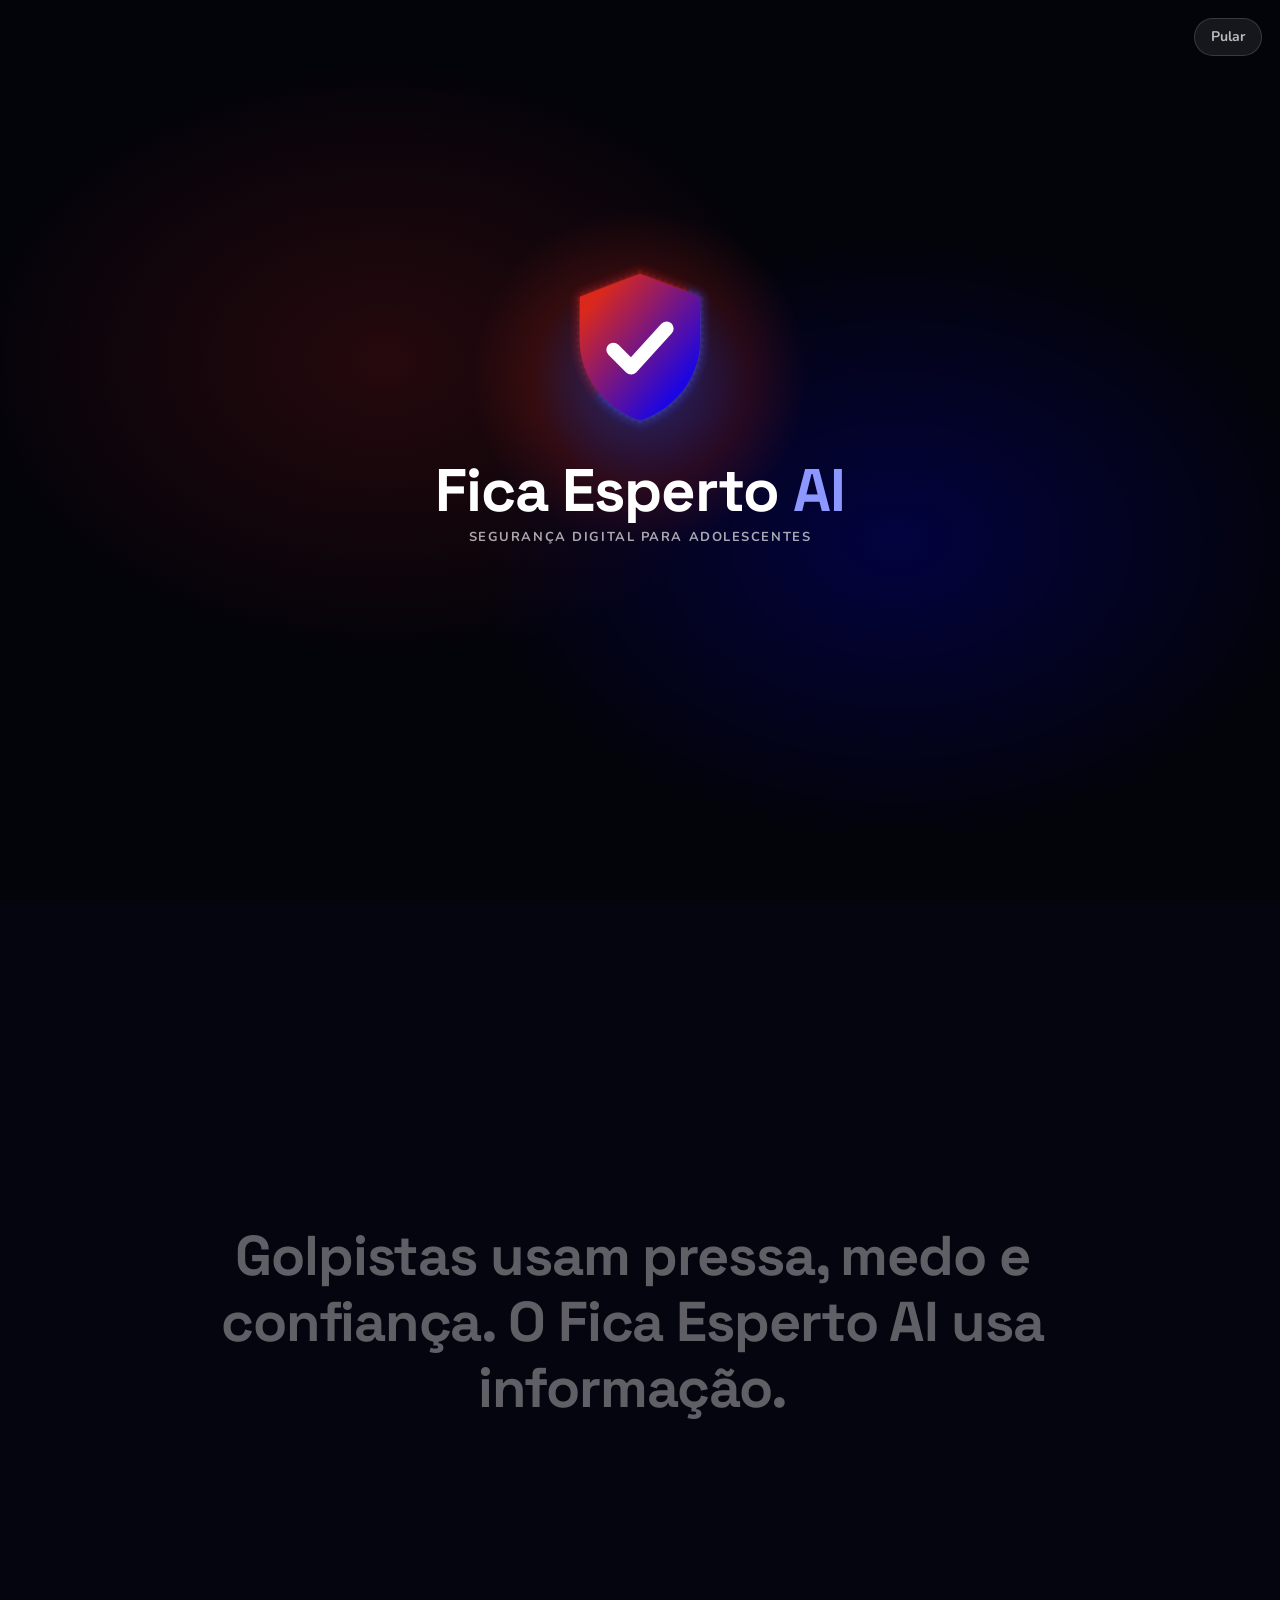
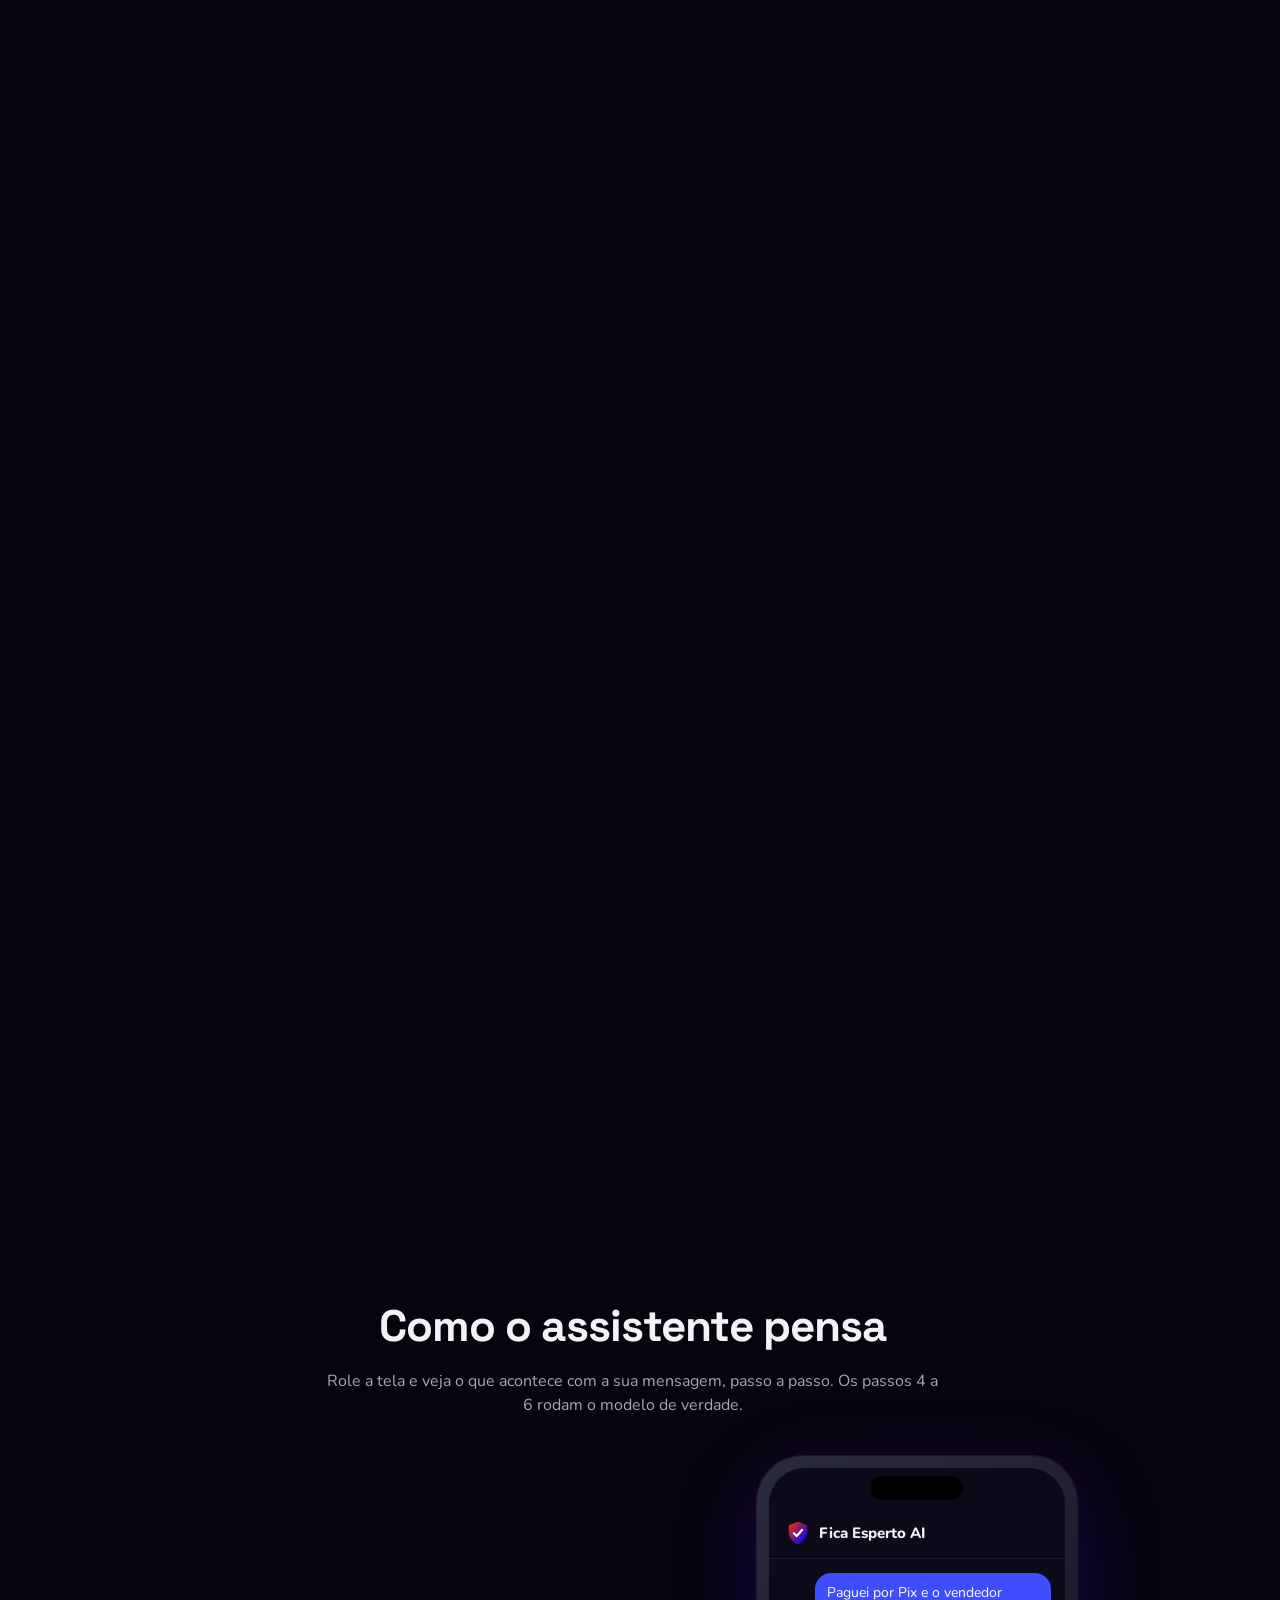
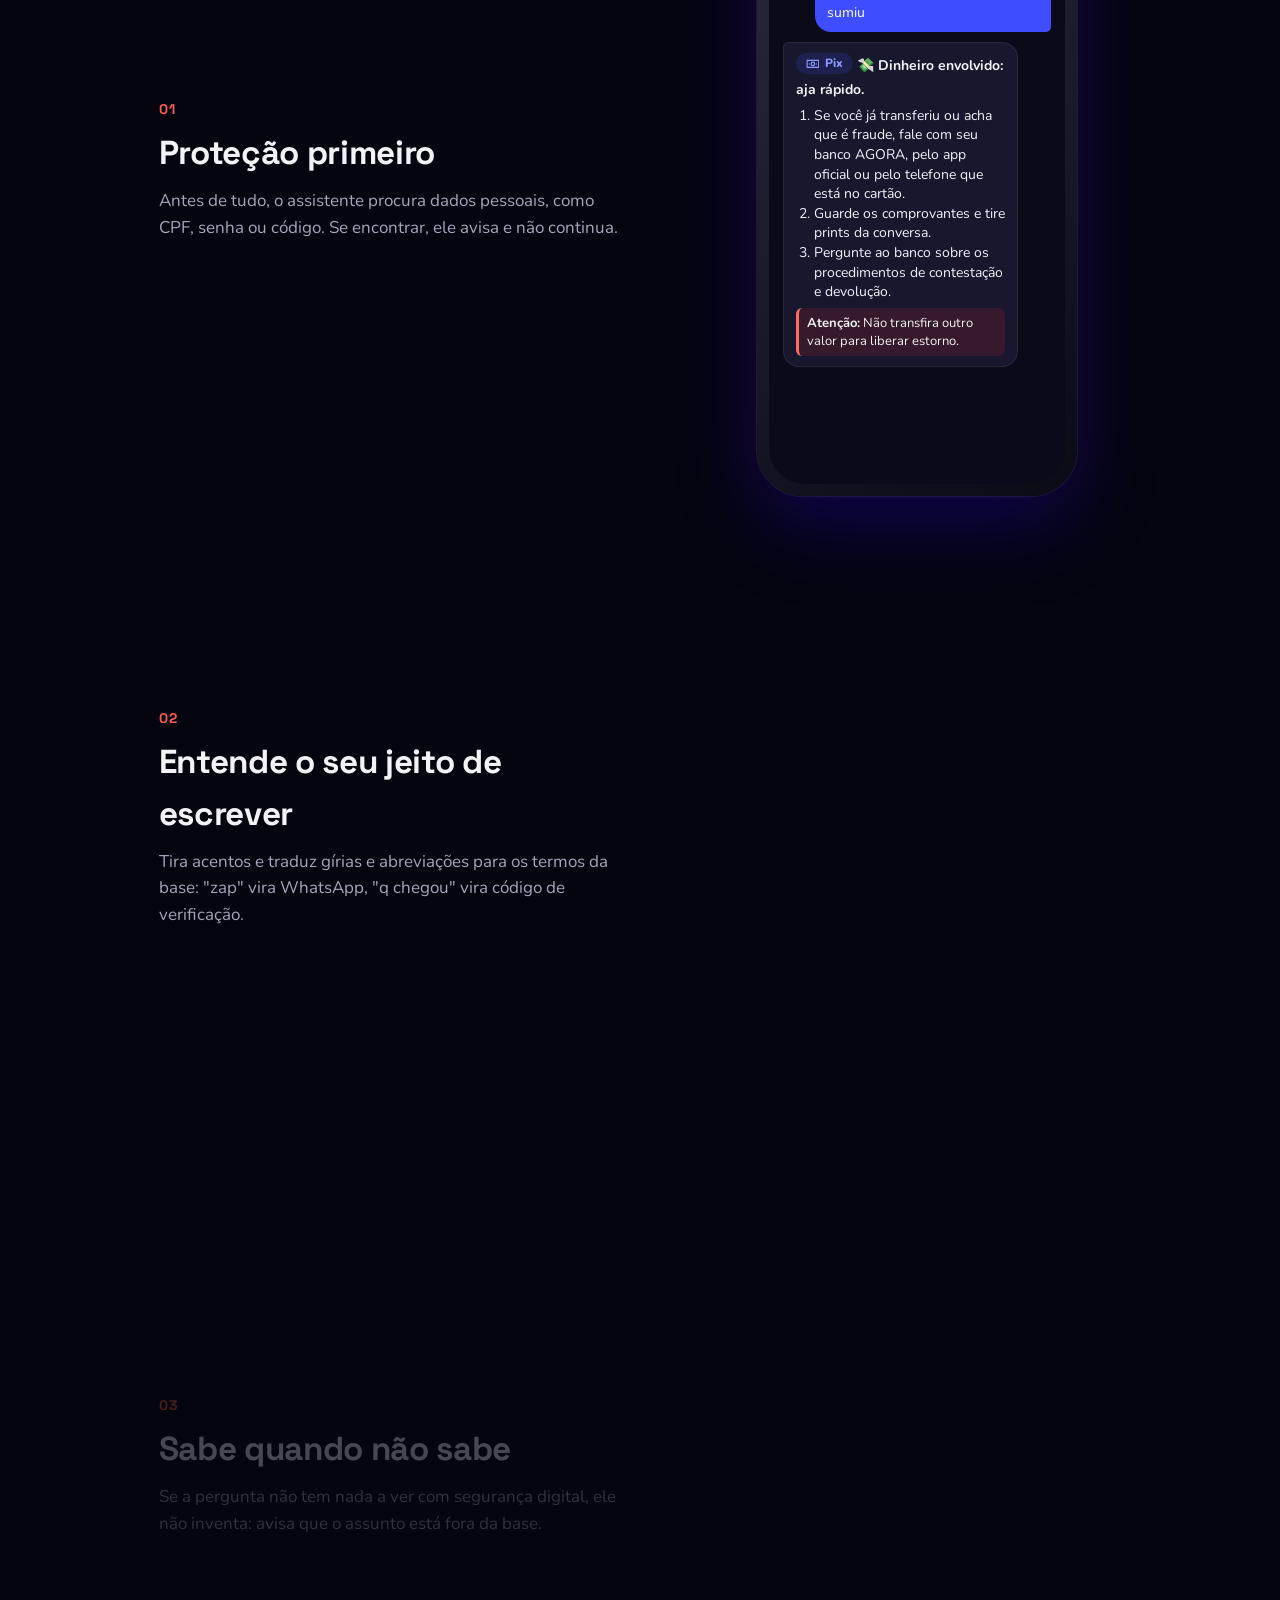
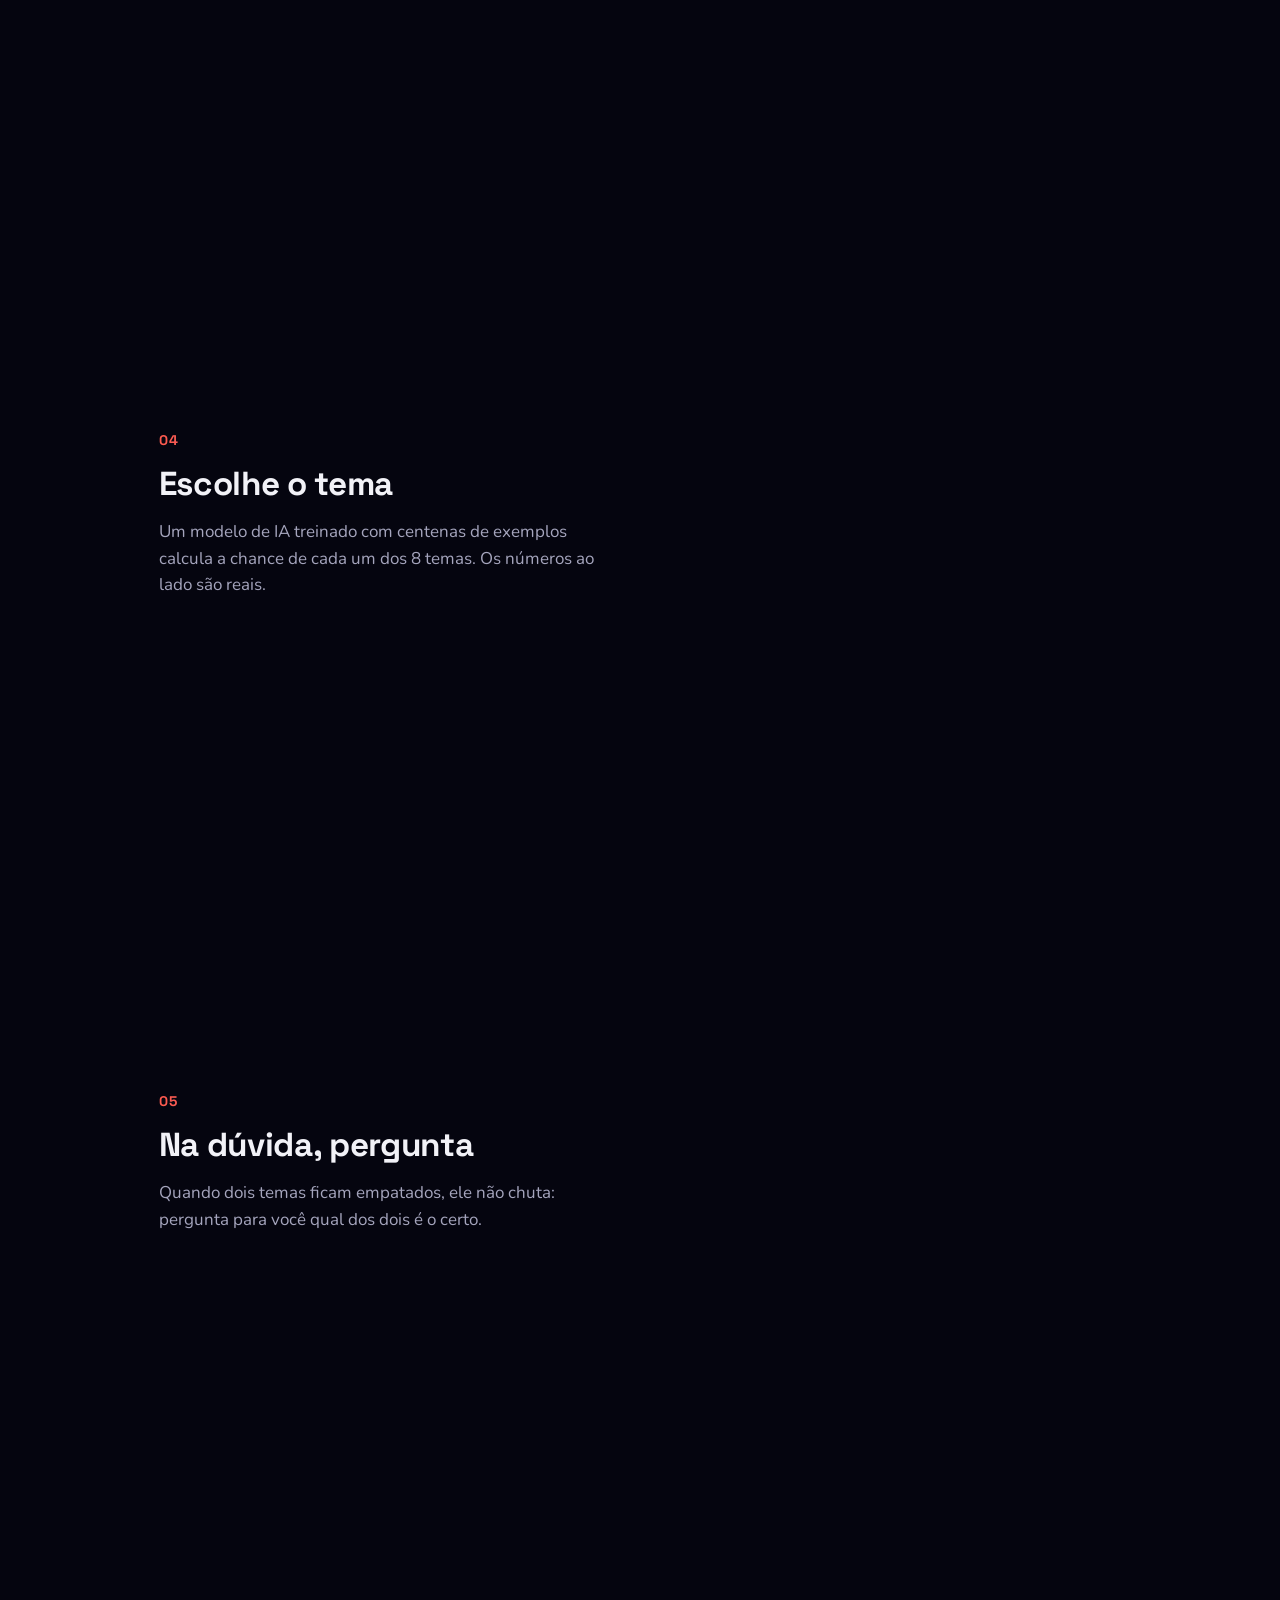
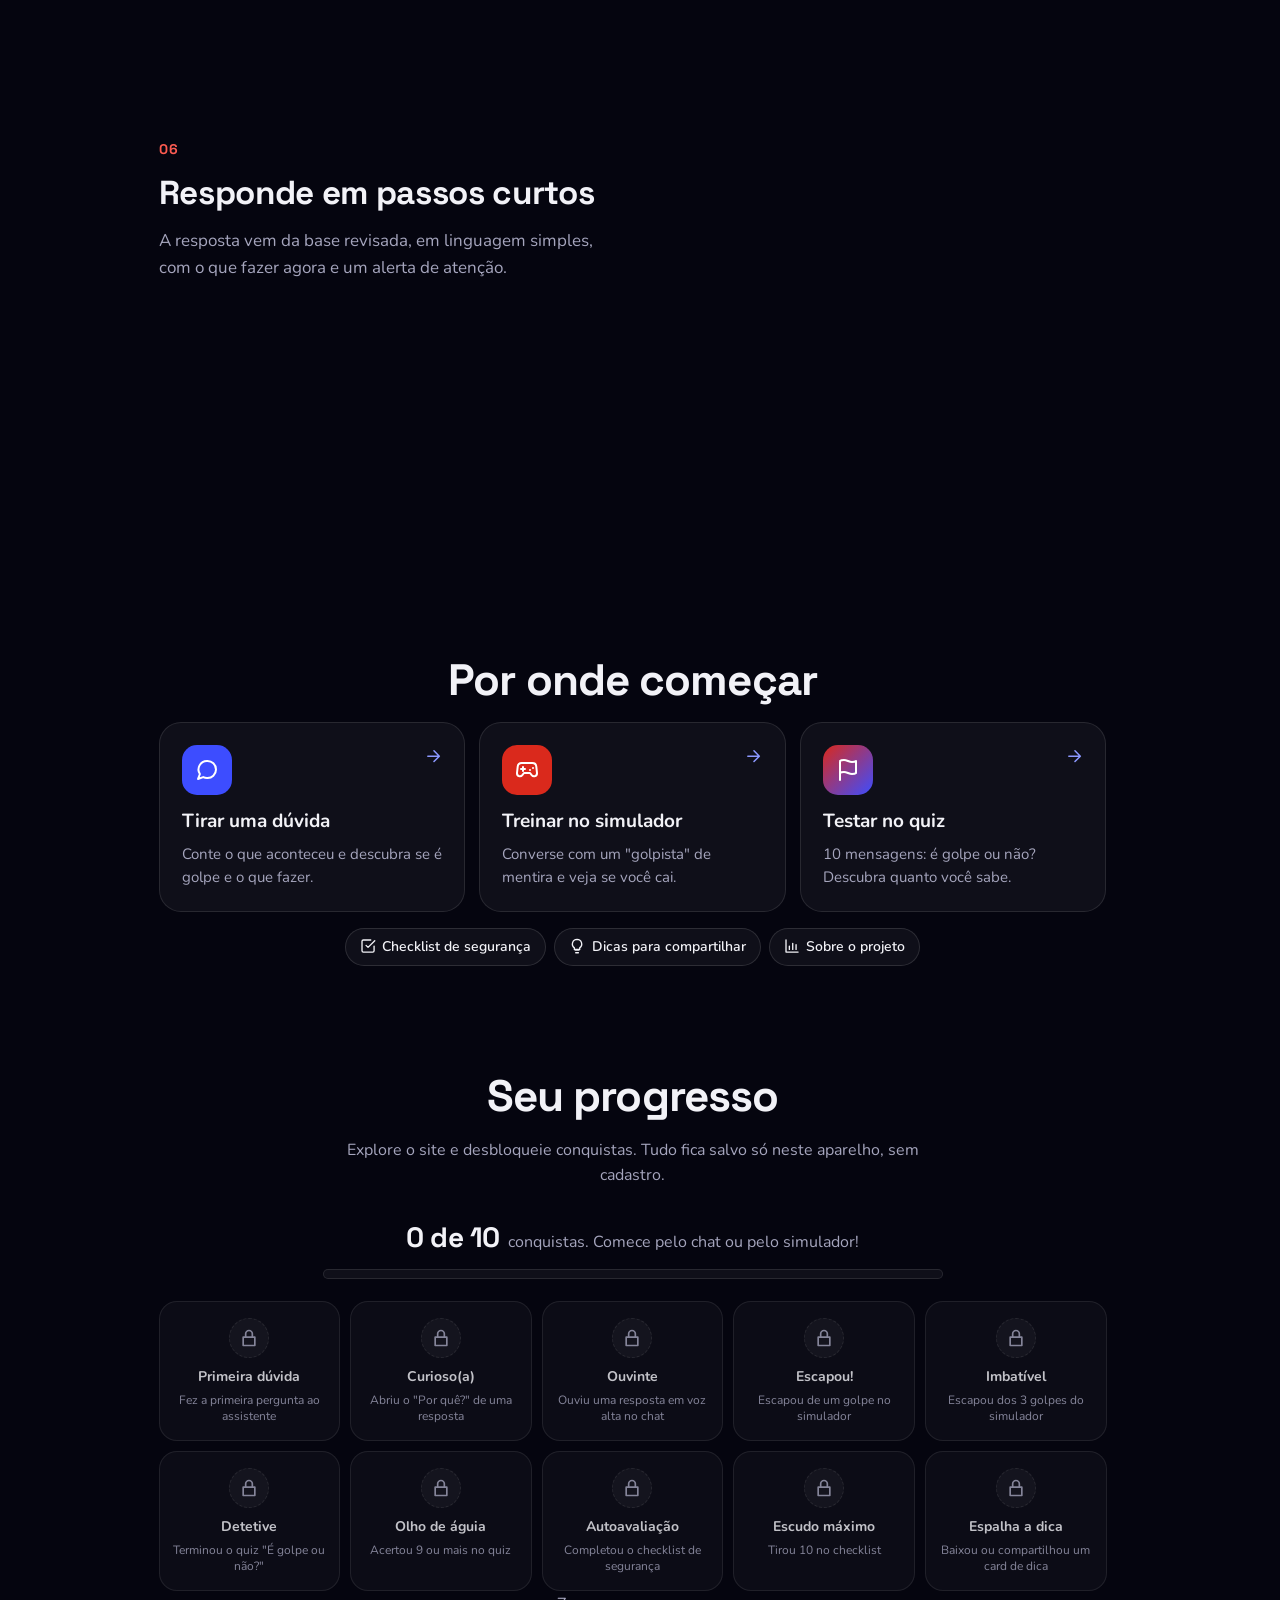
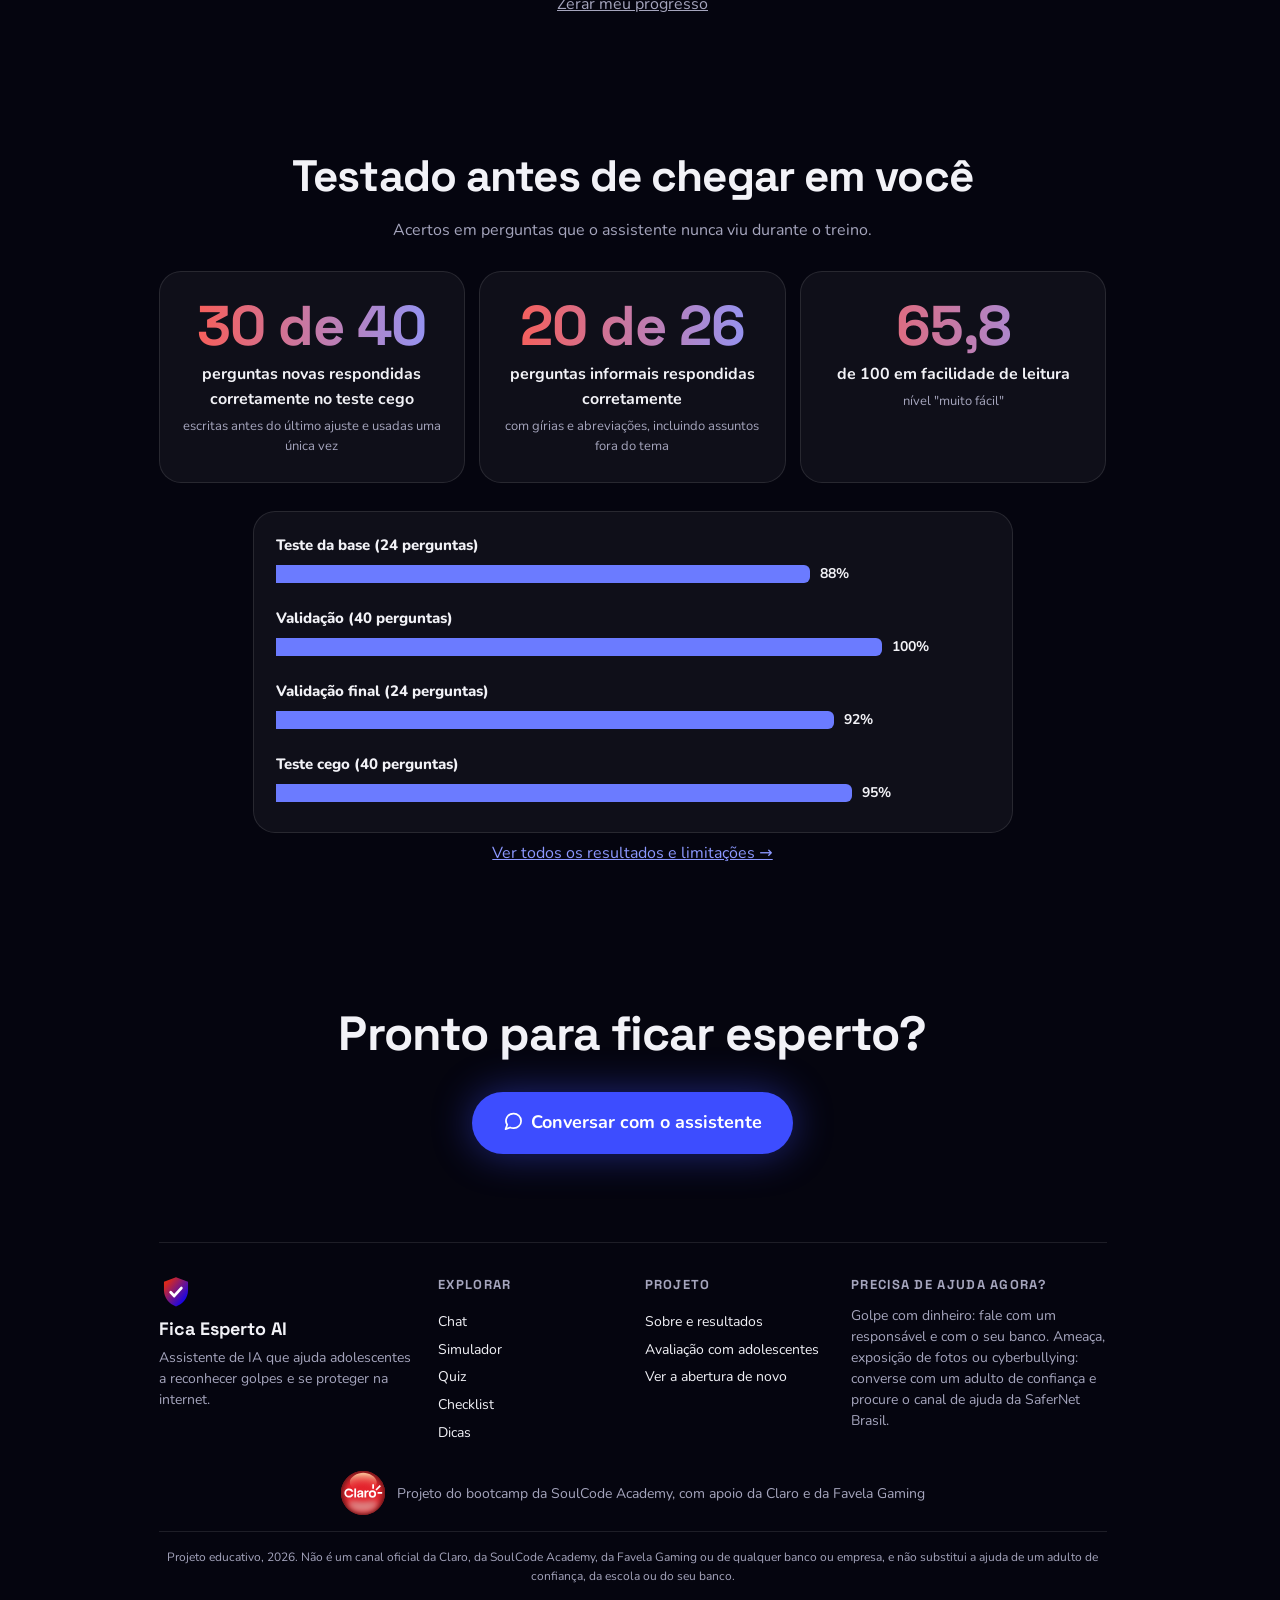
==== commit f6f98243: "Tira a comparação com o chatbot de exemplo do site, README e roteiro O chat perde o modo comparação " ====
--- a/site/index.html
+++ b/site/index.html
@@ -164,13 +164,9 @@
       <!-- ===================== Números ===================== -->
       <section class="secao-escura" aria-labelledby="titulo-numeros">
         <h2 id="titulo-numeros" class="titulo-secao revelar">Testado antes de chegar em você</h2>
-        <p class="subtitulo-secao revelar">Comparação com o chatbot de exemplo da disciplina, em perguntas que o assistente nunca viu durante o treino.</p>
+        <p class="subtitulo-secao revelar">Acertos em perguntas que o assistente nunca viu durante o treino.</p>
         <div id="numeros" class="numeros"></div>
-        <div class="comparativo revelar">
-          <div class="legenda" aria-hidden="true">
-            <span><i style="background:var(--serie-baseline)"></i>Chatbot de exemplo</span>
-            <span><i style="background:var(--serie-assistente)"></i>Fica Esperto AI</span>
-          </div>
+        <div class="painel-barras revelar">
           <div id="barras" class="barras"></div>
         </div>
         <p class="subtitulo-secao revelar"><a href="sobre.html">Ver todos os resultados e limitações →</a></p>
--- a/site/css/style.css
+++ b/site/css/style.css
@@ -32,9 +32,8 @@
   --alerta-borda: #ff6b5e;
   --sucesso: #4cc282;
   --sucesso-fundo: rgba(76, 194, 130, 0.14);
-  /* gráficos: paleta validada para fundo escuro (azul = assistente, vermelho = baseline) */
+  /* gráficos: paleta validada para fundo escuro */
   --serie-assistente: #6b7bff;
-  --serie-baseline: #e8443a;
   --grade: rgba(255, 255, 255, 0.08);
   --eixo: rgba(255, 255, 255, 0.22);
   --sombra: none;
@@ -71,7 +70,6 @@
   --sucesso: #1f8a4c;
   --sucesso-fundo: #e5f6ec;
   --serie-assistente: #0000ff;
-  --serie-baseline: #da291c;
   --grade: #e1e0d9;
   --eixo: #c3c2b7;
   --sombra: 0 1px 3px rgba(31, 29, 29, 0.08), 0 4px 16px rgba(0, 0, 255, 0.05);
@@ -103,7 +101,6 @@
   --sucesso: #7dffb0;
   --sucesso-fundo: #000000;
   --serie-assistente: #3987e5;
-  --serie-baseline: #d95926;
   --grade: #444444;
   --eixo: #ffffff;
   --sombra: none;
@@ -114,10 +111,6 @@
   color-scheme: dark;
 }
 :root[data-contraste="alto"] a { color: #ffd84d; }
-:root[data-contraste="alto"] .interruptor .trilho { background: #000000; border: 2px solid #ffffff; }
-:root[data-contraste="alto"] .interruptor .trilho::after { background: #ffffff; top: 1px; left: 1px; }
-:root[data-contraste="alto"] .interruptor input:checked + .trilho { background: #ffd84d; border-color: #ffd84d; }
-:root[data-contraste="alto"] .interruptor input:checked + .trilho::after { background: #000000; }
 
 /* ===================== Base ===================== */
 * { box-sizing: border-box; }
@@ -311,43 +304,11 @@
   display: flex;
   flex-wrap: wrap;
   align-items: center;
-  justify-content: space-between;
+  justify-content: flex-end;
   gap: 8px;
   padding: 8px 0 0;
 }
 
-.interruptor {
-  display: inline-flex;
-  align-items: center;
-  gap: 10px;
-  font-size: 0.875rem;
-  font-weight: 700;
-  cursor: pointer;
-}
-.interruptor input { position: absolute; opacity: 0; width: 1px; height: 1px; }
-.interruptor .trilho {
-  width: 42px;
-  height: 24px;
-  border-radius: 999px;
-  background: var(--borda);
-  position: relative;
-  transition: background 0.2s;
-  flex: 0 0 auto;
-}
-.interruptor .trilho::after {
-  content: "";
-  position: absolute;
-  top: 3px;
-  left: 3px;
-  width: 18px;
-  height: 18px;
-  border-radius: 50%;
-  background: #ffffff;
-  transition: transform 0.2s;
-}
-.interruptor input:checked + .trilho { background: var(--primaria); }
-.interruptor input:checked + .trilho::after { transform: translateX(18px); }
-.interruptor input:focus-visible + .trilho { outline: 3px solid var(--primaria); outline-offset: 2px; }
 
 .botao-texto {
   border: 1px solid var(--borda);
@@ -476,21 +437,6 @@
 .duvida .opcoes-duvida { display: flex; flex-wrap: wrap; gap: 8px; margin-top: 10px; }
 .duvida .opcoes-duvida .chip { background: var(--primaria-clara); color: var(--primaria-tinta); border-color: transparent; font-weight: 800; }
 
-/* Modo comparação */
-.comparacao {
-  display: grid;
-  grid-template-columns: 1fr 1fr;
-  gap: 12px;
-  width: 100%;
-  animation: surgir 0.2s ease-out;
-}
-.comparacao .lado { display: flex; flex-direction: column; gap: 6px; min-width: 0; }
-.comparacao .lado-titulo { display: flex; align-items: center; gap: 8px; font-size: 0.8125rem; font-weight: 800; color: var(--texto-suave); }
-.comparacao .chave { width: 12px; height: 12px; border-radius: 3px; flex: 0 0 auto; }
-.comparacao .mensagem { max-width: 100%; }
-.comparacao .baseline .mensagem { border-top: 4px solid var(--serie-baseline); border-top-left-radius: var(--raio); }
-.comparacao .assistente-lado .mensagem { border-top: 4px solid var(--serie-assistente); border-top-left-radius: var(--raio); }
-.sem-resposta { font-weight: 800; color: var(--alerta-borda); }
 
 .digitando { display: flex; gap: 4px; padding: 16px; }
 .digitando span {
@@ -981,7 +927,7 @@
   stroke-linejoin: round;
   vertical-align: -0.2em;
 }
-.chip, .etiqueta, .acoes button, .respostas-quiz button, .menu a, .botao-icone, .interruptor {
+.chip, .etiqueta, .acoes button, .respostas-quiz button, .menu a, .botao-icone {
   display: inline-flex;
   align-items: center;
   gap: 6px;
@@ -1254,15 +1200,13 @@
 :root[data-contraste="alto"] .numero .valor { background: none; color: #ffd84d; }
 .numero .rotulo { margin-top: 8px; font-weight: 700; }
 .numero .detalhe { font-size: 0.8125rem; color: var(--texto-suave); margin-top: 4px; }
-.comparativo { margin: 28px auto 8px; max-width: 760px; padding: 22px; border-radius: 22px; background: var(--vidro); border: 1px solid var(--vidro-borda); }
+.painel-barras { margin: 28px auto 8px; max-width: 760px; padding: 22px; border-radius: 22px; background: var(--vidro); border: 1px solid var(--vidro-borda); }
 .barras { display: flex; flex-direction: column; gap: 16px; }
 .barra-nome { font-weight: 800; font-size: 0.9375rem; margin-bottom: 6px; }
 .barra-linha { display: flex; align-items: center; gap: 10px; margin-bottom: 6px; }
-.barra-linha i { display: block; height: 18px; width: 0; border-radius: 0 6px 6px 0; transition: width 1.2s cubic-bezier(0.2, 0.7, 0.2, 1); }
-.barra-linha i.base { background: var(--serie-baseline); }
-.barra-linha i.nosso { background: var(--serie-assistente); }
+.barra-linha i { display: block; height: 18px; width: 0; border-radius: 0 6px 6px 0; background: var(--serie-assistente); transition: width 1.2s cubic-bezier(0.2, 0.7, 0.2, 1); }
 .barra-linha b { font-size: 0.875rem; }
-.comparativo.visivel .barra-linha i { width: calc(var(--largura) * 0.85); }
+.painel-barras.visivel .barra-linha i { width: calc(var(--largura) * 0.85); }
 
 .chamada-final { text-align: center; padding: 80px 0 40px; }
 .chamada-final h2 { font-size: clamp(1.875rem, 4vw, 3rem); font-weight: 900; margin: 0 0 20px; letter-spacing: -0.02em; }
@@ -1508,7 +1452,7 @@
   .acessibilidade button { min-width: 34px; height: 34px; padding: 0 8px; }
   .atalhos { grid-template-columns: 1fr; }
   .marca small { display: none; }
-  .comparacao, .duas-colunas, .respostas-quiz { grid-template-columns: 1fr; }
+  .duas-colunas, .respostas-quiz { grid-template-columns: 1fr; }
   .linha-assistente { max-width: 100%; }
   .mensagem { max-width: 92%; }
   .tile.destaque { grid-column: auto; }
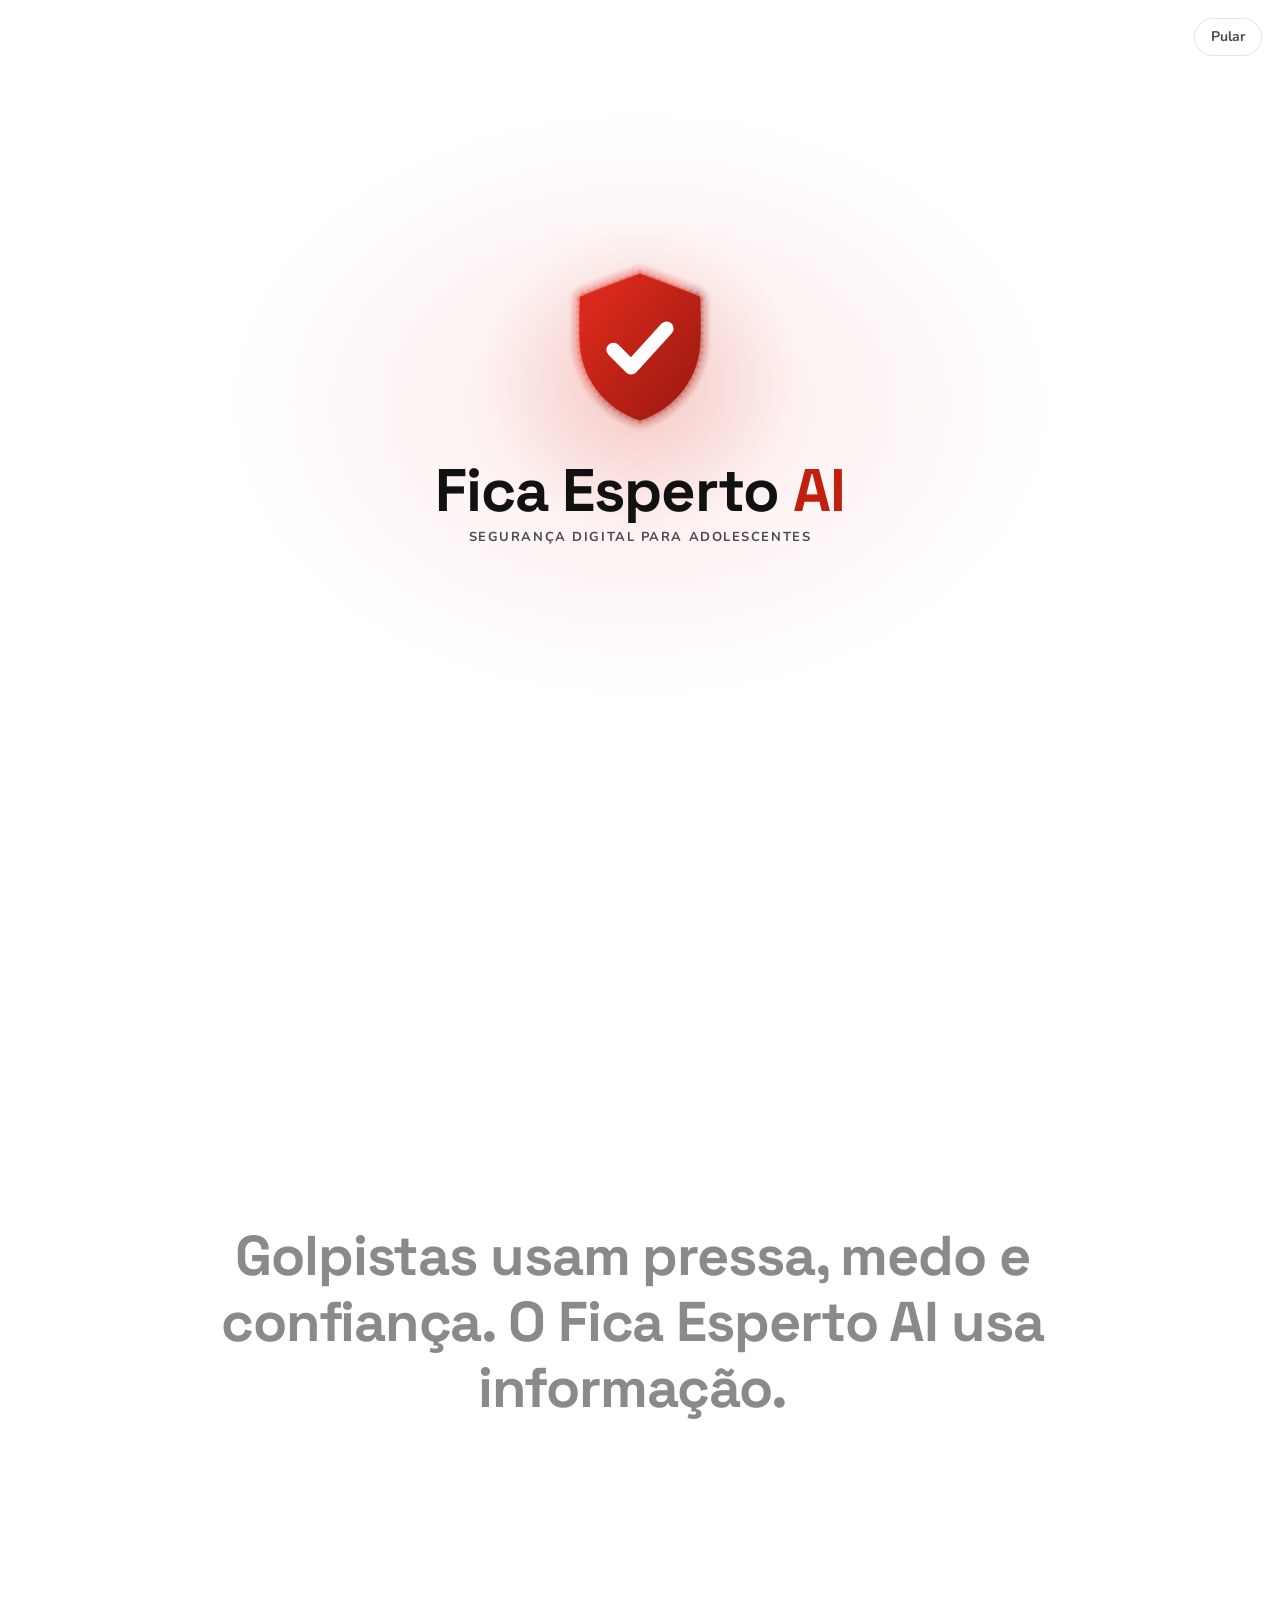
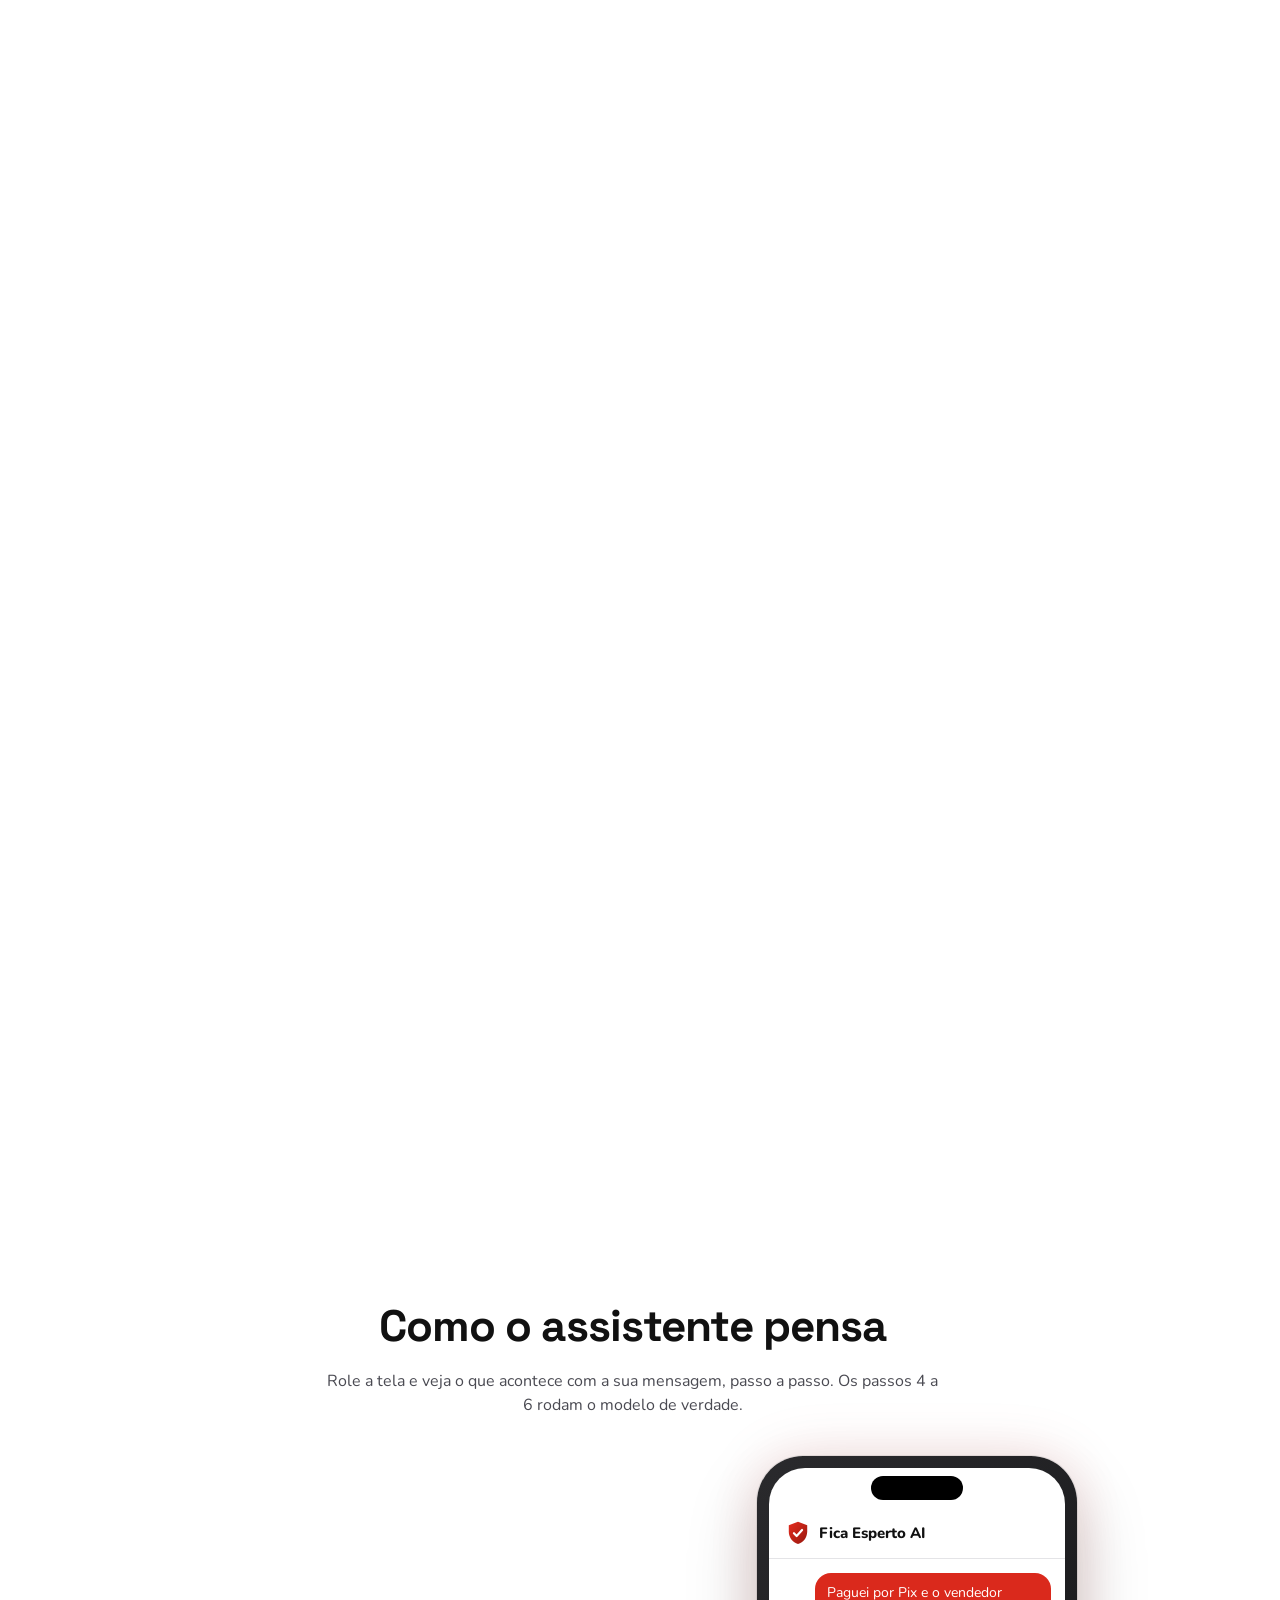
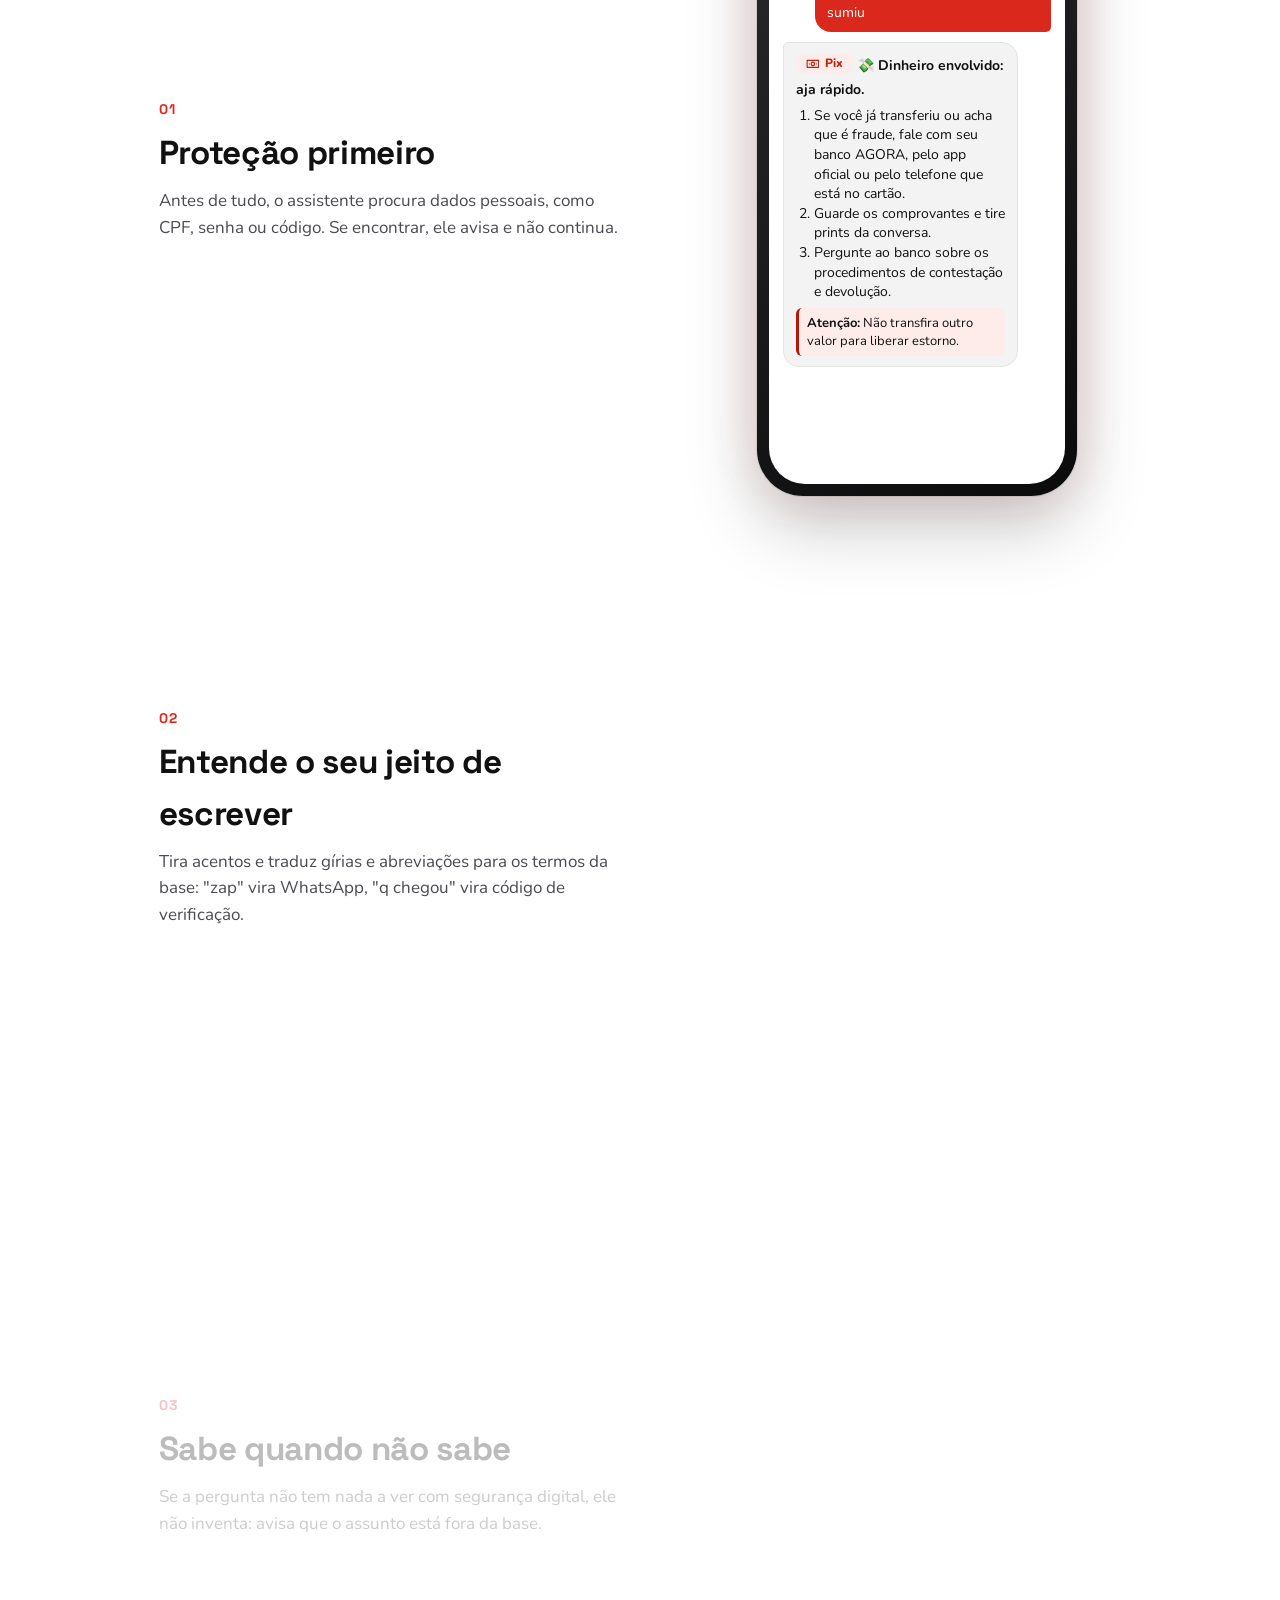
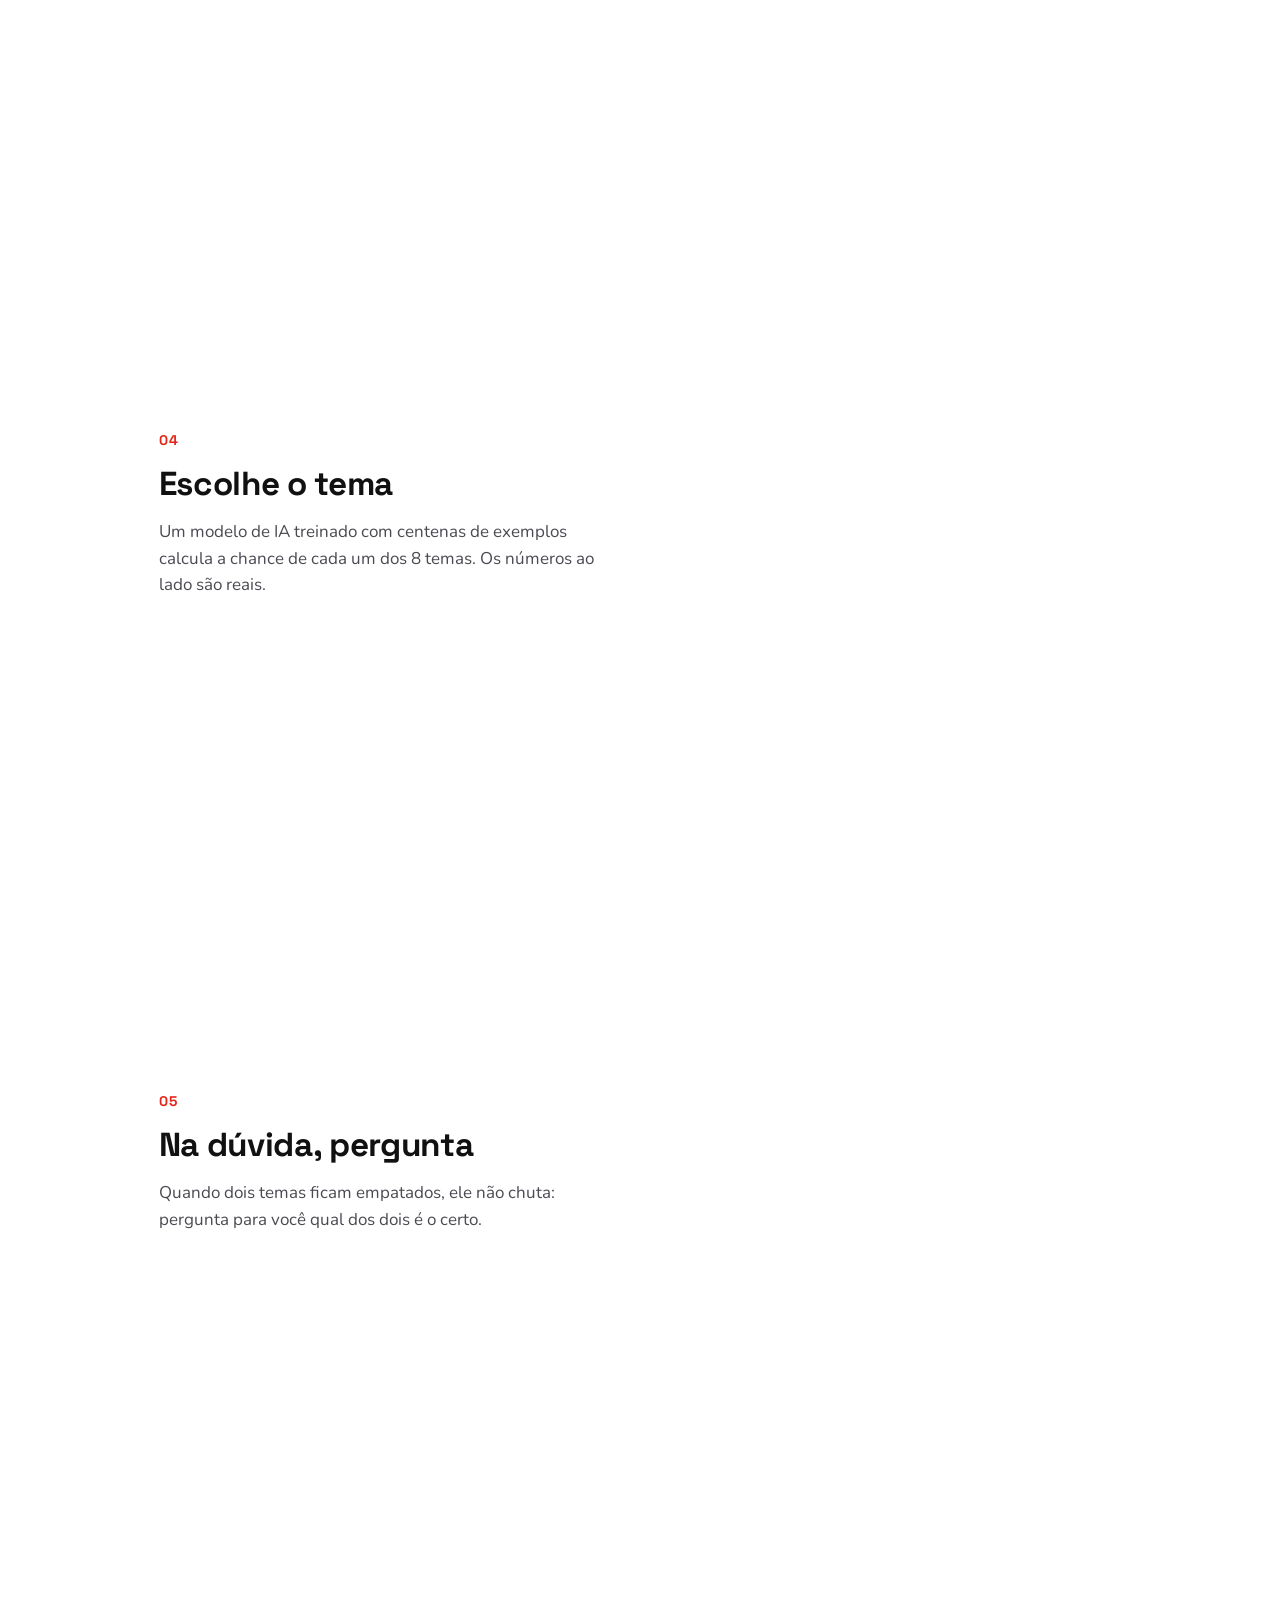
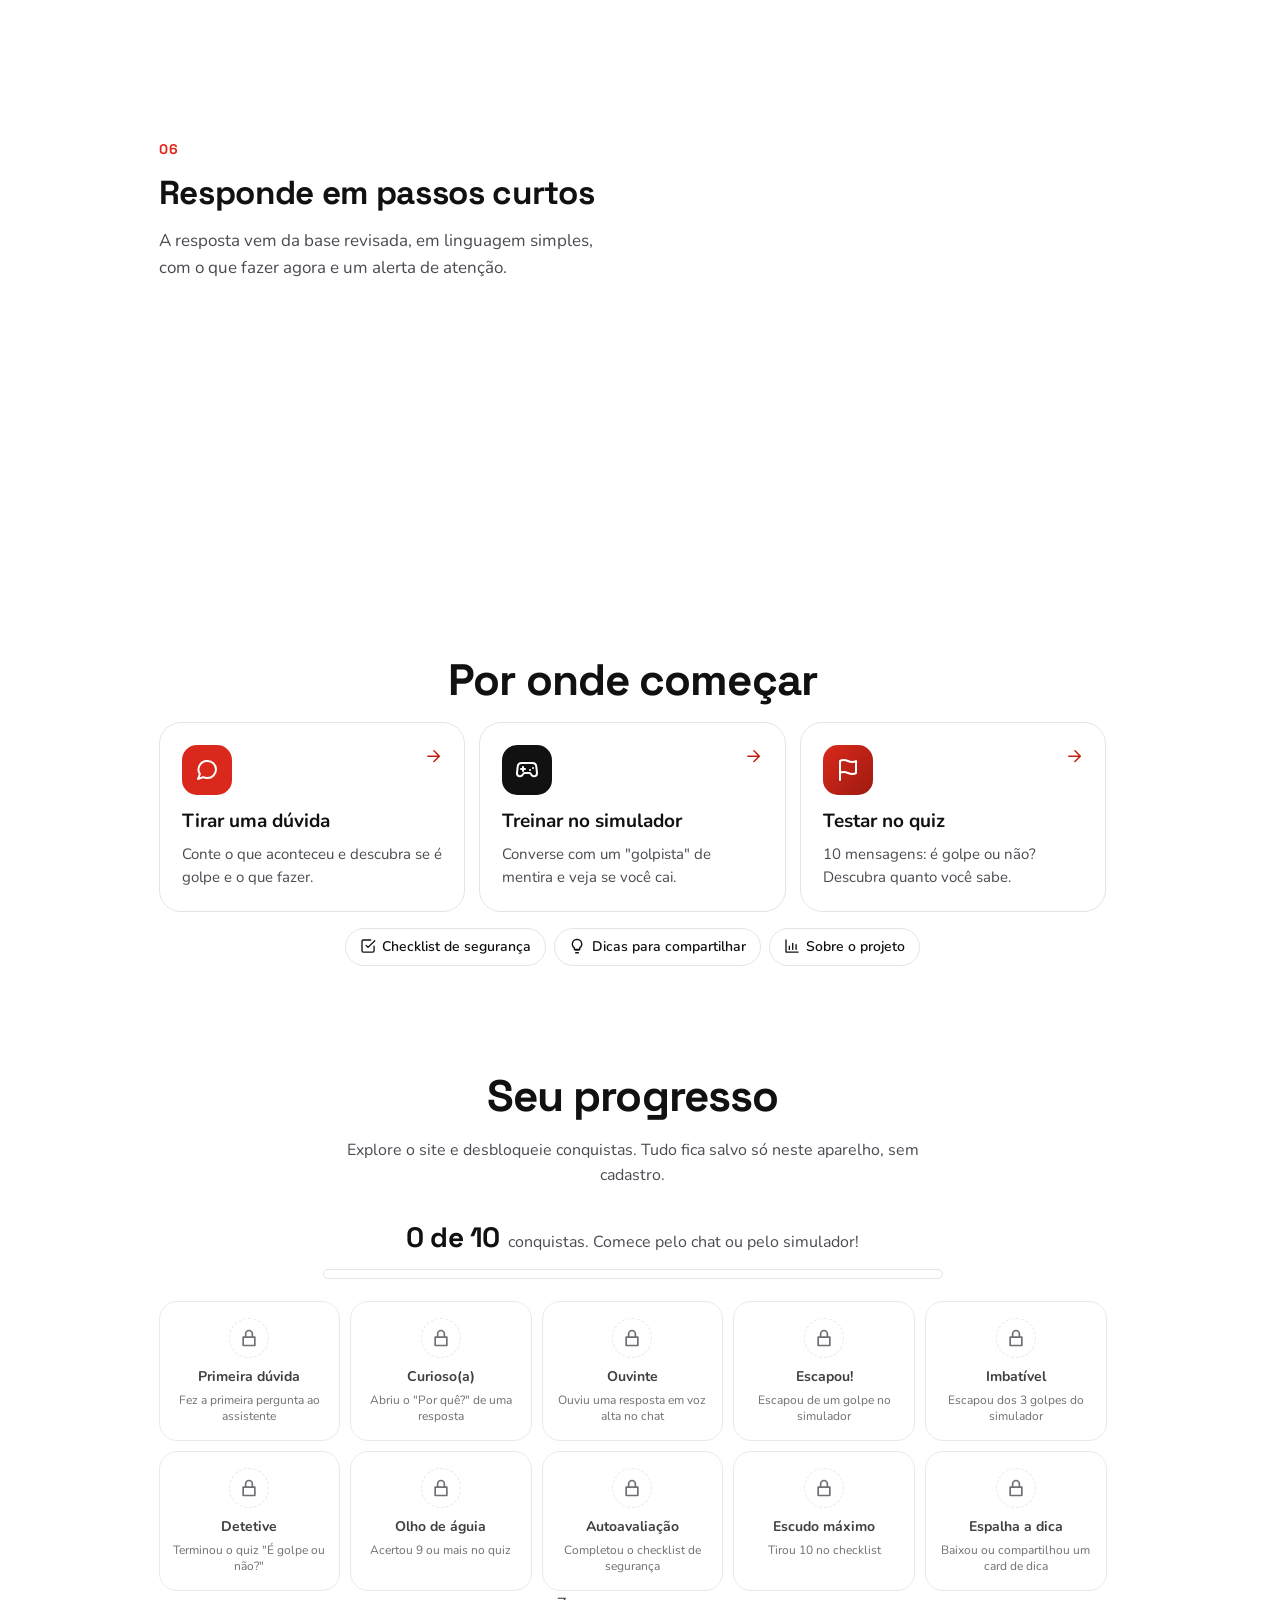
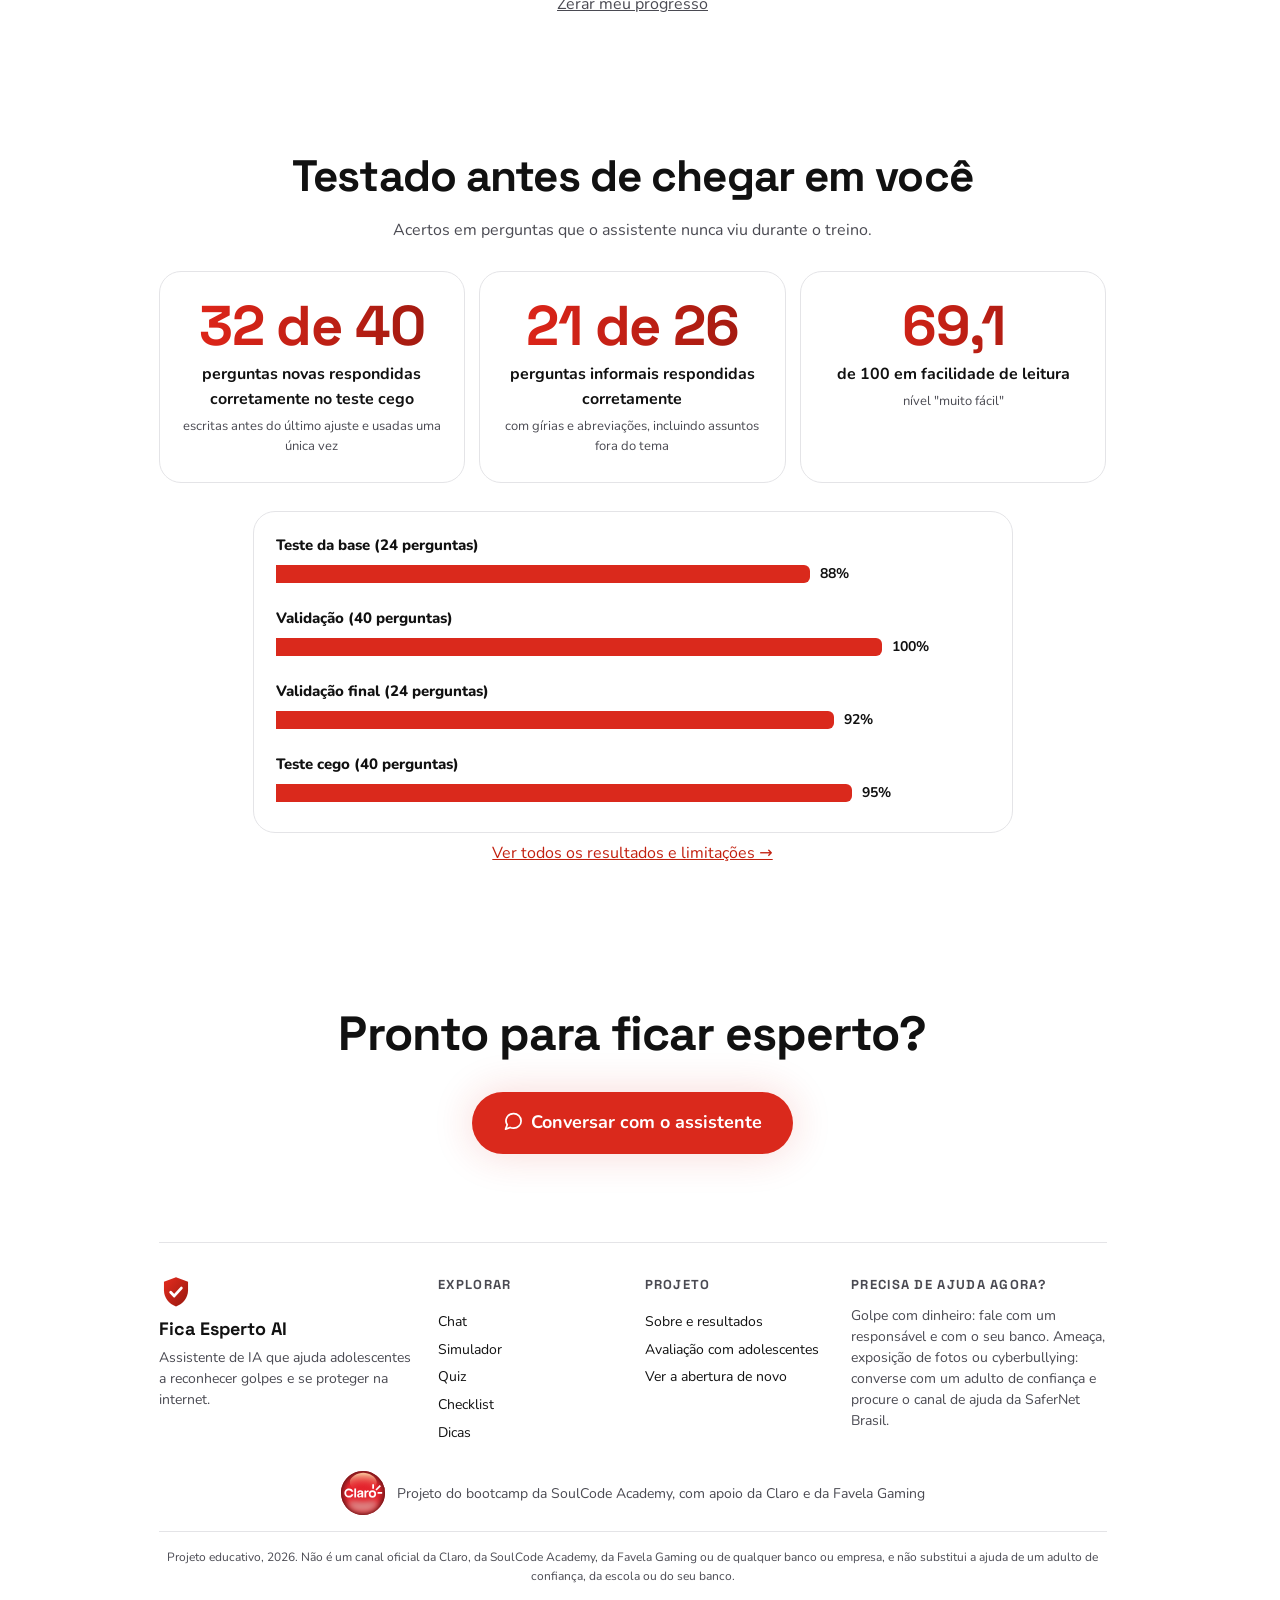
==== commit d1462801: "Novas cores: fundo branco, escudo e destaques em vermelho, letras pretas O tema escuro passa a ser o" ====
--- a/site/index.html
+++ b/site/index.html
@@ -5,13 +5,13 @@
   <meta name="viewport" content="width=device-width, initial-scale=1">
   <title>Fica Esperto AI · Segurança digital para adolescentes</title>
   <meta name="description" content="Assistente educativo que ajuda adolescentes a reconhecer golpes e se proteger na internet.">
-  <link rel="icon" href="data:image/svg+xml,%3Csvg xmlns='http://www.w3.org/2000/svg' viewBox='0 0 48 48'%3E%3ClinearGradient id='d' x1='0' y1='0' x2='1' y2='1'%3E%3Cstop offset='.15' stop-color='%23da291c'/%3E%3Cstop offset='.9' stop-color='%230000ff'/%3E%3C/linearGradient%3E%3Cpath d='M24 3 41 9.5v12.2c0 10.6-7.1 19.6-17 22.8C14.1 41.3 7 32.3 7 21.7V9.5Z' fill='url(%23d)'/%3E%3Cpath d='m16.5 24.5 5 5 10-11' fill='none' stroke='white' stroke-width='4' stroke-linecap='round' stroke-linejoin='round'/%3E%3C/svg%3E">
+  <link rel="icon" href="data:image/svg+xml,%3Csvg xmlns='http://www.w3.org/2000/svg' viewBox='0 0 48 48'%3E%3ClinearGradient id='d' x1='0' y1='0' x2='1' y2='1'%3E%3Cstop offset='.15' stop-color='%23da291c'/%3E%3Cstop offset='.9' stop-color='%239e1a10'/%3E%3C/linearGradient%3E%3Cpath d='M24 3 41 9.5v12.2c0 10.6-7.1 19.6-17 22.8C14.1 41.3 7 32.3 7 21.7V9.5Z' fill='url(%23d)'/%3E%3Cpath d='m16.5 24.5 5 5 10-11' fill='none' stroke='white' stroke-width='4' stroke-linecap='round' stroke-linejoin='round'/%3E%3C/svg%3E">
   <link rel="preconnect" href="https://fonts.googleapis.com">
   <link rel="preconnect" href="https://fonts.gstatic.com" crossorigin>
   <link rel="stylesheet" href="https://fonts.googleapis.com/css2?family=Nunito:wght@400;600;700;800;900&family=Space+Grotesk:wght@500;600;700&display=swap">
   <link rel="stylesheet" href="css/style.css">
-  <meta name="theme-color" content="#05050f">
-  <script>/* aplica tema e contraste salvos antes de desenhar, para a tela não piscar */try{var d=document.documentElement;if(localStorage.getItem("fe_tema")==="claro")d.dataset.tema="claro";if(localStorage.getItem("fe_contraste")==="alto")d.dataset.contraste="alto"}catch(e){}</script>
+  <meta name="theme-color" content="#ffffff">
+  <script>/* aplica tema e contraste salvos antes de desenhar, para a tela não piscar */try{var d=document.documentElement;if(localStorage.getItem("fe_tema")==="escuro")d.dataset.tema="escuro";if(localStorage.getItem("fe_contraste")==="alto")d.dataset.contraste="alto"}catch(e){}</script>
   <script>
     // A abertura aparece uma vez por visita (ou sempre, com index.html?abertura). Decidido antes de desenhar a página.
     try {
@@ -29,7 +29,7 @@
     <div class="abertura-centro">
       <svg id="abertura-escudo" class="abertura-escudo" viewBox="0 0 48 48" aria-hidden="true">
         <linearGradient id="degrade-abertura" x1="0" y1="0" x2="1" y2="1">
-          <stop offset="0.15" stop-color="#da291c"/><stop offset="0.9" stop-color="#0000ff"/>
+          <stop offset="0.15" stop-color="#da291c"/><stop offset="0.9" stop-color="#9e1a10"/>
         </linearGradient>
         <path d="M24 3 41 9.5v12.2c0 10.6-7.1 19.6-17 22.8C14.1 41.3 7 32.3 7 21.7V9.5Z" fill="url(#degrade-abertura)"/>
         <path class="abertura-check" d="m16.5 24.5 5 5 10-11" fill="none" stroke="#fff" stroke-width="4" stroke-linecap="round" stroke-linejoin="round"/>
--- a/site/css/style.css
+++ b/site/css/style.css
@@ -1,80 +1,83 @@
 /* ===================== Cores e tokens ===================== */
-/* Cores da Claro (vermelho #DA291C) e da SoulCode Academy (azul #0000FF e amarelo #F9B040).
-   Padrão: tema escuro tecnológico em todas as páginas. O tema claro é opcional (botão de sol/lua). */
+/* Padrão: fundo branco, letras pretas e o vermelho da Claro (#DA291C) no escudo, botões e destaques.
+   O tema escuro é opcional (botão de sol/lua) e usa o mesmo vermelho. */
 :root {
   --claro: #da291c;
-  --soulcode: #0000ff;
-  --soulcode-amarelo: #f9b040;
-  --gradiente-marca: linear-gradient(135deg, #da291c, #0000ff);
-  --fundo: #05050f;
-  --brilho-fundo:
-    radial-gradient(900px 600px at 0% 0%, rgba(218, 41, 28, 0.16), transparent 60%),
-    radial-gradient(900px 700px at 100% 30%, rgba(0, 0, 255, 0.2), transparent 60%);
-  --painel: #0e0e20;             /* superfícies sólidas (menus, campos, barra de baixo) */
-  --painel-2: #15152c;
-  --vidro: rgba(255, 255, 255, 0.045);   /* cartões de vidro fosco */
+  --gradiente-marca: linear-gradient(135deg, #da291c, #9e1a10);
+  --degrade-texto: linear-gradient(90deg, #e3261a, #9e1a10);   /* números grandes e títulos em degradê */
+  --brilho: rgba(218, 41, 28, 0.18);                            /* halo vermelho atrás do escudo e dos botões */
+  --fundo: #ffffff;
+  --brilho-fundo: none;
+  --painel: #ffffff;             /* superfícies sólidas (menus, campos, barra de baixo) */
+  --painel-2: #f5f5f6;
+  --vidro: #ffffff;              /* cartões */
+  --vidro-borda: #e4e4e7;
+  --texto: #111111;
+  --texto-suave: #4a4a52;
+  --borda: #e4e4e7;
+  --primaria: #da291c;          /* fundo de botões, menu ativo, bolha do usuário */
+  --primaria-escura: #b81f13;
+  --primaria-clara: #fdecea;
+  --primaria-tinta: #c2200f;    /* texto e links na cor da marca */
+  --primaria-texto: #ffffff;
+  --bolha-usuario: #da291c;
+  --bolha-assistente: #f3f3f4;
+  --exemplo: #fff4e0;
+  --exemplo-borda: #f9b040;
+  --aviso: #e9f7ef;
+  --aviso-borda: #3f9e6c;
+  --alerta: #fdecea;
+  --alerta-borda: #b3170c;
+  --sucesso: #18753f;
+  --sucesso-fundo: #e5f6ec;
+  --marcado: #ffe7b0;            /* palavras destacadas (mark) */
+  --marcado-texto: #4a3000;
+  /* gráficos */
+  --serie-assistente: #da291c;
+  --grade: #ececee;
+  --eixo: #c9c9cf;
+  --sombra: 0 1px 3px rgba(0, 0, 0, 0.06), 0 4px 16px rgba(0, 0, 0, 0.05);
+  --sombra-flutuante: 0 12px 32px rgba(0, 0, 0, 0.12);
+  --apagado: #8a8a8a;   /* palavras ainda não acesas (contraste mínimo de 3:1 para texto grande) */
+  --raio: 18px;
+  --escala: 1;
+  color-scheme: light;
+}
+
+/* Tema escuro (opcional) */
+:root[data-tema="escuro"] {
+  --degrade-texto: linear-gradient(90deg, #ff6b5e, #da291c);
+  --brilho: rgba(218, 41, 28, 0.32);
+  --fundo: #0b0b0c;
+  --brilho-fundo: radial-gradient(900px 600px at 0% 0%, rgba(218, 41, 28, 0.14), transparent 60%);
+  --painel: #151517;
+  --painel-2: #1c1c1f;
+  --vidro: rgba(255, 255, 255, 0.045);
   --vidro-borda: rgba(255, 255, 255, 0.1);
-  --texto: #f2f2f7;
-  --texto-suave: #a5a5bd;
+  --texto: #f5f5f5;
+  --texto-suave: #b5b5bb;
   --borda: rgba(255, 255, 255, 0.12);
-  --primaria: #3d4dff;          /* fundo de botões, menu ativo, bolha do usuário */
-  --primaria-escura: #5c6bff;
-  --primaria-clara: rgba(70, 90, 255, 0.16);
-  --primaria-tinta: #8c98ff;    /* texto e links na cor da marca */
-  --primaria-texto: #ffffff;
-  --bolha-usuario: #3d4dff;
-  --bolha-assistente: #13132a;
+  --primaria: #da291c;
+  --primaria-escura: #ef3b2d;
+  --primaria-clara: rgba(218, 41, 28, 0.18);
+  --primaria-tinta: #ff6b5e;
+  --bolha-usuario: #da291c;
+  --bolha-assistente: #18181b;
   --exemplo: rgba(249, 176, 64, 0.1);
-  --exemplo-borda: #f9b040;
   --aviso: rgba(76, 194, 130, 0.1);
-  --aviso-borda: #3f9e6c;
   --alerta: rgba(218, 41, 28, 0.14);
   --alerta-borda: #ff6b5e;
   --sucesso: #4cc282;
   --sucesso-fundo: rgba(76, 194, 130, 0.14);
-  /* gráficos: paleta validada para fundo escuro */
-  --serie-assistente: #6b7bff;
+  --marcado: rgba(249, 176, 64, 0.25);
+  --marcado-texto: #ffd28a;
+  --serie-assistente: #ff5a4d;
   --grade: rgba(255, 255, 255, 0.08);
   --eixo: rgba(255, 255, 255, 0.22);
   --sombra: none;
-  --apagado: rgba(255, 255, 255, 0.36);   /* palavras ainda não acesas (contraste mínimo de 3:1 para texto grande) */
-  --raio: 18px;
-  --escala: 1;
+  --sombra-flutuante: 0 12px 40px rgba(0, 0, 0, 0.45);
+  --apagado: #6b6b70;
   color-scheme: dark;
-}
-
-/* Tema claro (opcional) */
-:root[data-tema="claro"] {
-  --fundo: #f4f5fa;
-  --brilho-fundo:
-    radial-gradient(900px 600px at 0% 0%, rgba(218, 41, 28, 0.06), transparent 60%),
-    radial-gradient(900px 700px at 100% 30%, rgba(0, 0, 255, 0.06), transparent 60%);
-  --painel: #ffffff;
-  --painel-2: #f7f8fc;
-  --vidro: rgba(255, 255, 255, 0.75);
-  --vidro-borda: #e2e3ec;
-  --texto: #1f1d1d;
-  --texto-suave: #5c5c66;
-  --borda: #e2e3ec;
-  --primaria: #0000ff;
-  --primaria-escura: #0000cc;
-  --primaria-clara: #e6e6ff;
-  --primaria-tinta: #0000ff;
-  --bolha-usuario: #0000ff;
-  --bolha-assistente: #ffffff;
-  --exemplo: #fff4e0;
-  --aviso: #e9f7ef;
-  --aviso-borda: #6fcf97;
-  --alerta: #fdecea;
-  --alerta-borda: #da291c;
-  --sucesso: #1f8a4c;
-  --sucesso-fundo: #e5f6ec;
-  --serie-assistente: #0000ff;
-  --grade: #e1e0d9;
-  --eixo: #c3c2b7;
-  --sombra: 0 1px 3px rgba(31, 29, 29, 0.08), 0 4px 16px rgba(0, 0, 255, 0.05);
-  --apagado: rgba(31, 29, 29, 0.5);
-  color-scheme: light;
 }
 
 /* Alto contraste (botão na barra de acessibilidade) */
@@ -139,7 +142,7 @@
   pointer-events: none;
 }
 
-/* faixa com as cores da Claro e da SoulCode no topo de todas as páginas */
+/* faixa vermelha no topo de todas as páginas */
 body::before {
   content: "";
   display: block;
@@ -516,8 +519,7 @@
   border: 1px solid var(--vidro-borda);
   background: var(--painel-2);
   overflow: hidden;
-  box-shadow: 0 0 0 8px #14142a, 0 30px 80px rgba(0, 0, 255, 0.22), 0 0 60px rgba(218, 41, 28, 0.1);
-  box-shadow: var(--sombra);
+  box-shadow: 0 0 0 8px #f1f1f3, 0 20px 50px rgba(0, 0, 0, 0.1);
 }
 .celular-topo {
   display: flex;
@@ -558,7 +560,7 @@
 .retorno.dica { background: var(--exemplo); border-left: 4px solid var(--exemplo-borda); }
 .retorno ul { margin: 6px 0 0; padding-left: 20px; }
 
-:root[data-tema="claro"] .celular { box-shadow: 0 0 0 8px #e6e7f0, 0 20px 50px rgba(0, 0, 255, 0.12); }
+:root[data-tema="escuro"] .celular { box-shadow: 0 0 0 8px #1a1a1d, 0 30px 80px rgba(0, 0, 0, 0.5), 0 0 60px rgba(218, 41, 28, 0.12); }
 :root[data-contraste="alto"] .celular { box-shadow: none; }
 
 /* Simulador com a cara de cada app (sempre escuro, como o modo escuro dos apps) */
@@ -621,7 +623,7 @@
 @keyframes tremer { 25% { transform: translateX(-6px); } 75% { transform: translateX(6px); } }
 .resultado-quiz { text-align: center; }
 .resultado-emoji { font-size: 3.5rem; line-height: 1; }
-.resultado-quiz .placar { font-size: 4rem; font-weight: 900; background: linear-gradient(90deg, #ff5a4d, #8c98ff); -webkit-background-clip: text; background-clip: text; color: transparent; }
+.resultado-quiz .placar { font-size: 4rem; font-weight: 900; background: var(--degrade-texto); -webkit-background-clip: text; background-clip: text; color: transparent; }
 :root[data-contraste="alto"] .resultado-quiz .placar { background: none; color: #ffd84d; }
 
 /* ===================== Mensagens do quiz com a cara de cada canal ===================== */
@@ -645,7 +647,7 @@
 .mock-notificacao { display: flex; gap: 12px; padding: 14px; background: rgba(40, 40, 46, 0.96); border-radius: 22px; }
 .mock-notificacao p { margin: 2px 0 0; }
 .mock-linha { display: flex; justify-content: space-between; align-items: baseline; gap: 8px; }
-.mock-app { width: 40px; height: 40px; border-radius: 11px; display: grid; place-items: center; flex: 0 0 auto; background: linear-gradient(135deg, #da291c, #3d4dff); color: #ffffff; }
+.mock-app { width: 40px; height: 40px; border-radius: 11px; display: grid; place-items: center; flex: 0 0 auto; background: var(--gradiente-marca); color: #ffffff; }
 .mock-contexto { display: flex; align-items: center; gap: 6px; font-size: 0.8125rem; color: var(--texto-suave); margin: 12px 0 0; }
 /* e-mail */
 .mock-email { background: #ffffff; color: #1f1f1f; padding: 16px 18px; }
@@ -663,7 +665,7 @@
 /* página de Wi-Fi */
 .mock-wifi { background: #ffffff; color: #1f1f1f; padding: 18px; }
 .mock-wifi-topo { display: grid; justify-items: center; text-align: center; gap: 2px; margin-bottom: 10px; color: #1f1f1f; }
-.mock-wifi-topo .icone { width: 30px; height: 30px; color: #0000ff; }
+.mock-wifi-topo .icone { width: 30px; height: 30px; color: #1a73e8; }
 .mock-wifi p { margin: 0 0 8px; }
 .mock-campo { display: block; padding: 9px 12px; margin-bottom: 8px; border: 1px solid #d0d0d6; border-radius: 8px; color: #777; font-size: 0.875rem; }
 .mock-wifi .mock-botao-falso { display: block; text-align: center; }
@@ -851,7 +853,7 @@
   border-radius: 999px;
   background: var(--painel);
   border: 1px solid var(--vidro-borda);
-  box-shadow: 0 12px 40px rgba(0, 0, 0, 0.35), 0 0 30px rgba(61, 77, 255, 0.25);
+  box-shadow: var(--sombra-flutuante), 0 0 30px var(--brilho);
   animation: conquista-entra 0.45s cubic-bezier(0.2, 0.9, 0.3, 1.3);
 }
 .aviso-conquista.saindo { opacity: 0; transform: translateY(10px); transition: opacity 0.4s, transform 0.4s; }
@@ -865,7 +867,7 @@
   place-items: center;
   flex: 0 0 auto;
   color: #ffffff;
-  background: linear-gradient(135deg, #da291c, #3d4dff);
+  background: var(--gradiente-marca);
   box-shadow: 0 0 0 3px rgba(249, 176, 64, 0.6);
 }
 .medalha .icone { width: 20px; height: 20px; }
@@ -876,7 +878,7 @@
 .progresso-texto strong { font-size: 1.75rem; }
 .progresso-texto span { color: var(--texto-suave); }
 .progresso-trilho { height: 10px; border-radius: 999px; background: var(--vidro); border: 1px solid var(--vidro-borda); overflow: hidden; }
-.progresso-trilho div { height: 100%; width: 0; border-radius: 999px; background: linear-gradient(90deg, #da291c, #3d4dff); transition: width 0.8s cubic-bezier(0.2, 0.7, 0.2, 1); }
+.progresso-trilho div { height: 100%; width: 0; border-radius: 999px; background: var(--gradiente-marca); transition: width 0.8s cubic-bezier(0.2, 0.7, 0.2, 1); }
 .medalhas { display: grid; grid-template-columns: repeat(5, 1fr); gap: 10px; }
 .medalha-cartao { display: flex; flex-direction: column; align-items: center; text-align: center; gap: 4px; padding: 16px 10px; border-radius: 18px; background: var(--vidro); border: 1px solid var(--vidro-borda); }
 .medalha-cartao strong { font-size: 0.875rem; }
@@ -912,7 +914,7 @@
 /* ===================== Quem fez ===================== */
 .equipe { display: grid; grid-template-columns: repeat(auto-fill, minmax(170px, 1fr)); gap: 12px; }
 .pessoa { display: flex; flex-direction: column; align-items: center; text-align: center; gap: 4px; padding: 18px 12px; border-radius: 18px; background: var(--vidro); border: 1px solid var(--vidro-borda); }
-.pessoa-inicial { width: 54px; height: 54px; border-radius: 50%; display: grid; place-items: center; margin-bottom: 6px; color: #ffffff; font-family: "Space Grotesk", sans-serif; font-weight: 700; font-size: 1.375rem; background: linear-gradient(135deg, #da291c, #3d4dff); }
+.pessoa-inicial { width: 54px; height: 54px; border-radius: 50%; display: grid; place-items: center; margin-bottom: 6px; color: #ffffff; font-family: "Space Grotesk", sans-serif; font-weight: 700; font-size: 1.375rem; background: var(--gradiente-marca); }
 .pessoa small { color: var(--texto-suave); }
 
 /* ===================== Ícones ===================== */
@@ -944,7 +946,7 @@
 /* ===================== Chat: boas-vindas, horário, digitando e campo flutuante ===================== */
 .boas-vindas { margin: auto; text-align: center; max-width: 720px; padding: 24px 0; animation: surgir 0.4s ease-out; }
 .boas-vindas-logo { width: 76px; height: 76px; margin: 0 auto 14px; position: relative; }
-.boas-vindas-logo::before { content: ""; position: absolute; inset: -40%; border-radius: 50%; background: radial-gradient(circle, rgba(70, 90, 255, 0.35), rgba(218, 41, 28, 0.12) 45%, transparent 70%); z-index: -1; }
+.boas-vindas-logo::before { content: ""; position: absolute; inset: -40%; border-radius: 50%; background: radial-gradient(circle, var(--brilho), transparent 65%); z-index: -1; }
 .boas-vindas-logo svg { width: 100%; height: 100%; display: block; }
 .boas-vindas h1 { font-size: clamp(1.625rem, 4vw, 2.25rem); font-weight: 900; letter-spacing: -0.02em; margin: 0 0 8px; }
 .boas-vindas p { color: var(--texto-suave); margin: 0 auto 22px; max-width: 460px; }
@@ -989,10 +991,10 @@
   border-radius: 999px;
   background: var(--painel);
   border: 1px solid var(--vidro-borda);
-  box-shadow: 0 10px 30px rgba(0, 0, 0, 0.25);
+  box-shadow: var(--sombra-flutuante);
   transition: border-color 0.2s, box-shadow 0.2s;
 }
-.pagina-chat .entrada:focus-within { border-color: var(--primaria); box-shadow: 0 0 0 4px var(--primaria-clara), 0 0 40px rgba(61, 77, 255, 0.25); }
+.pagina-chat .entrada:focus-within { border-color: var(--primaria); box-shadow: 0 0 0 4px var(--primaria-clara), 0 0 40px var(--brilho); }
 .pagina-chat .entrada input { border: none; background: transparent; }
 .pagina-chat .entrada input:focus { outline: none; }
 
@@ -1032,8 +1034,8 @@
 .celular-opcoes .botao-principal, .celular-opcoes .botao-secundario { justify-content: center; text-align: center; border-radius: 999px; }
 .celular-opcoes button.botao-principal { background: var(--primaria); color: var(--primaria-texto); border-color: var(--primaria); }
 
-/* ===================== Página inicial (visual escuro e tecnológico) ===================== */
-/* menus e botões em vidro fosco em todas as páginas */
+/* ===================== Página inicial ===================== */
+/* menus e botões no mesmo fundo dos cartões em todas as páginas */
 .menu a, .acessibilidade button, .chip, .botao-texto, .botao-icone, .botao-secundario {
   background: var(--vidro);
 }
@@ -1041,7 +1043,7 @@
 .rodape a { color: var(--primaria-tinta); }
 
 .texto-degrade {
-  background: linear-gradient(90deg, #ff4a3d, #da291c 30%, #7a5cff 65%, #3d4dff);
+  background: var(--degrade-texto);
   -webkit-background-clip: text;
   background-clip: text;
   color: transparent;
@@ -1072,13 +1074,13 @@
 .capa-escura .capa-aviso { display: flex; align-items: center; gap: 6px; font-size: 0.8125rem; margin-top: 10px; }
 .capa-escura .capa-aviso .icone { color: var(--sucesso); }
 .capa-escudo { position: relative; justify-self: center; width: min(300px, 80%); aspect-ratio: 1; display: grid; place-items: center; }
-.capa-escudo::before { content: ""; position: absolute; inset: 8%; border-radius: 50%; background: radial-gradient(circle, rgba(70, 90, 255, 0.35), rgba(218, 41, 28, 0.12) 45%, transparent 70%); }
+.capa-escudo::before { content: ""; position: absolute; inset: 8%; border-radius: 50%; background: radial-gradient(circle, var(--brilho), transparent 65%); }
 .capa-escudo > svg { width: 74%; height: auto; position: relative; z-index: 1; animation: flutuar 6s ease-in-out infinite; will-change: transform; }
 .anel { will-change: transform; }
 .capa-escudo.pausado > svg, .capa-escudo.pausado .anel { animation-play-state: paused; }
-.anel { position: absolute; inset: 0; border-radius: 50%; border: 1px solid rgba(140, 152, 255, 0.25); }
+.anel { position: absolute; inset: 0; border-radius: 50%; border: 1px solid rgba(218, 41, 28, 0.18); }
 .anel-1 { animation: girar 18s linear infinite; border-top-color: rgba(218, 41, 28, 0.8); }
-.anel-2 { inset: 12%; animation: girar 12s linear infinite reverse; border-bottom-color: rgba(70, 90, 255, 0.9); }
+.anel-2 { inset: 12%; animation: girar 12s linear infinite reverse; border-bottom-color: rgba(17, 17, 17, 0.55); }
 .rolar-dica { position: absolute; left: 50%; bottom: 14px; width: 26px; height: 42px; border: 2px solid var(--texto-suave); border-radius: 14px; transform: translateX(-50%); }
 .rolar-dica span { position: absolute; left: 50%; top: 8px; width: 4px; height: 8px; margin-left: -2px; border-radius: 2px; background: var(--texto-suave); animation: rolar 1.6s ease-in-out infinite; }
 
@@ -1089,8 +1091,8 @@
 .frase-fixa em { font-style: normal; }
 .palavra { color: var(--apagado); transition: color 0.35s ease; }
 .palavra.acesa { color: var(--texto); }
-.palavra.perigo.acesa { color: #ff5a4d; }
-.palavra.solucao.acesa { color: #8c98ff; text-shadow: 0 0 30px rgba(70, 90, 255, 0.6); }
+.palavra.perigo.acesa { color: var(--primaria-tinta); }
+.palavra.solucao.acesa { color: var(--primaria-tinta); text-decoration: underline; text-decoration-thickness: 0.08em; text-underline-offset: 0.12em; }
 :root[data-contraste="alto"] .palavra { color: #5e5e5e; }
 :root[data-contraste="alto"] .palavra.acesa { color: #ffffff; }
 
@@ -1110,7 +1112,7 @@
   font-weight: 900;
   font-size: 0.875rem;
   letter-spacing: 0.1em;
-  background: linear-gradient(90deg, #ff5a4d, #6b7bff);
+  background: var(--degrade-texto);
   -webkit-background-clip: text;
   background-clip: text;
   color: transparent;
@@ -1122,22 +1124,11 @@
   height: 640px;
   border-radius: 46px;
   padding: 12px;
-  background: linear-gradient(145deg, #2a2a3d, #0b0b16);
-  box-shadow: 0 0 0 1px rgba(255, 255, 255, 0.08), 0 30px 80px rgba(0, 0, 255, 0.25), 0 0 60px rgba(218, 41, 28, 0.12);
-}
-/* o celular da história é sempre escuro, como um aparelho de verdade, também no tema claro */
-:root:not([data-contraste="alto"]) .celular-moldura {
-  color-scheme: dark;
-  --texto: #f2f2f7;
-  --texto-suave: #a5a5bd;
-  --primaria: #3d4dff;
-  --primaria-clara: rgba(70, 90, 255, 0.16);
-  --primaria-tinta: #8c98ff;
-  --sucesso: #4cc282;
-  color: var(--texto);
+  background: linear-gradient(145deg, #2a2a2d, #0b0b0c);
+  box-shadow: 0 0 0 1px rgba(0, 0, 0, 0.08), 0 30px 70px rgba(0, 0, 0, 0.22), 0 0 60px rgba(218, 41, 28, 0.12);
 }
 .celular-notch { position: absolute; top: 20px; left: 50%; width: 92px; height: 24px; margin-left: -46px; border-radius: 14px; background: #000; z-index: 3; }
-.celular-telas { position: relative; width: 100%; height: 100%; border-radius: 36px; overflow: hidden; background: #0a0a18; }
+.celular-telas { position: relative; width: 100%; height: 100%; border-radius: 36px; overflow: hidden; background: var(--fundo); }
 .tela-passo {
   position: absolute;
   inset: 0;
@@ -1150,44 +1141,45 @@
 }
 .tela-passo.ativa { opacity: 1; transform: none; }
 .carregando-tela { margin: auto; color: var(--texto-suave); font-size: 0.8125rem; }
-.tela-topo { display: flex; align-items: center; gap: 8px; padding: 52px 16px 12px; font-weight: 800; font-size: 0.9375rem; border-bottom: 1px solid rgba(255, 255, 255, 0.08); }
+.tela-topo { display: flex; align-items: center; gap: 8px; padding: 52px 16px 12px; font-weight: 800; font-size: 0.9375rem; border-bottom: 1px solid var(--borda); }
 .tela-logo { width: 26px; height: 26px; }
 .tela-logo svg { width: 100%; height: 100%; display: block; }
 .tela-conversa { flex: 1; padding: 14px; display: flex; flex-direction: column; gap: 10px; font-size: 0.875rem; overflow: hidden; }
 .balao { padding: 10px 12px; border-radius: 16px; max-width: 88%; line-height: 1.4; }
 .balao.eu { align-self: flex-end; background: var(--primaria); color: #ffffff; border-bottom-right-radius: 5px; }
-.balao.ia { align-self: flex-start; background: #17172e; border: 1px solid rgba(255, 255, 255, 0.08); border-top-left-radius: 5px; }
-.balao.ia.alerta { border-color: rgba(255, 107, 94, 0.6); background: rgba(218, 41, 28, 0.14); }
+.balao.ia { align-self: flex-start; background: var(--bolha-assistente); border: 1px solid var(--borda); border-top-left-radius: 5px; }
+.balao.ia.alerta { border-color: var(--alerta-borda); background: var(--alerta); }
 .balao ol { margin: 6px 0; padding-left: 18px; }
 .balao .etiqueta { margin-bottom: 6px; }
-.balao .atencao { background: rgba(218, 41, 28, 0.16); border-left: 3px solid #ff6b5e; border-radius: 6px; padding: 6px 8px; margin-top: 6px; font-size: 0.8125rem; }
-.cartao-tela { background: #121228; border: 1px solid rgba(255, 255, 255, 0.08); border-radius: 14px; padding: 12px; }
+.balao .atencao { background: var(--alerta); border-left: 3px solid var(--alerta-borda); border-radius: 6px; padding: 6px 8px; margin-top: 6px; font-size: 0.8125rem; }
+.cartao-tela { background: var(--painel-2); border: 1px solid var(--borda); border-radius: 14px; padding: 12px; }
 .cartao-tela small { color: var(--texto-suave); }
 .cartao-tela p { margin: 6px 0 0; font-family: ui-monospace, "Cascadia Mono", Consolas, monospace; font-size: 0.8125rem; }
-mark { background: rgba(249, 176, 64, 0.25); color: #ffd28a; border-radius: 4px; padding: 0 3px; }
+mark { background: var(--marcado); color: var(--marcado-texto); border-radius: 4px; padding: 0 3px; }
 .balao.eu mark { background: rgba(255, 255, 255, 0.25); color: #ffffff; }
-.selo-tela { align-self: center; display: inline-flex; align-items: center; gap: 6px; font-size: 0.75rem; font-weight: 800; color: var(--sucesso); background: rgba(76, 194, 130, 0.12); padding: 4px 10px; border-radius: 999px; }
-.selo-tela.perigo { color: #ff6b5e; background: rgba(218, 41, 28, 0.14); }
-.prob { position: relative; display: flex; justify-content: space-between; align-items: center; padding: 8px 10px; margin-top: 8px; border-radius: 10px; overflow: hidden; background: rgba(255, 255, 255, 0.04); font-size: 0.8125rem; }
+.selo-tela { align-self: center; display: inline-flex; align-items: center; gap: 6px; font-size: 0.75rem; font-weight: 800; color: var(--sucesso); background: var(--sucesso-fundo); padding: 4px 10px; border-radius: 999px; }
+.selo-tela.perigo { color: var(--alerta-borda); background: var(--alerta); }
+.prob { position: relative; display: flex; justify-content: space-between; align-items: center; padding: 8px 10px; margin-top: 8px; border-radius: 10px; overflow: hidden; background: var(--painel-2); font-size: 0.8125rem; }
 .prob span { display: inline-flex; align-items: center; gap: 6px; position: relative; z-index: 1; }
 .prob b { position: relative; z-index: 1; }
-.prob i { position: absolute; inset: 0 auto 0 0; width: 0; background: rgba(140, 152, 255, 0.18); transition: width 1s cubic-bezier(0.2, 0.7, 0.2, 1) 0.2s; }
-.prob.primeiro i { background: linear-gradient(90deg, rgba(218, 41, 28, 0.45), rgba(61, 77, 255, 0.6)); }
+.prob i { position: absolute; inset: 0 auto 0 0; width: 0; background: rgba(218, 41, 28, 0.1); transition: width 1s cubic-bezier(0.2, 0.7, 0.2, 1) 0.2s; }
+.prob.primeiro i { background: linear-gradient(90deg, rgba(218, 41, 28, 0.18), rgba(218, 41, 28, 0.38)); }
 .tela-passo.ativa .prob i { width: var(--largura); }
 .opcoes-tela { display: flex; flex-wrap: wrap; gap: 6px; margin-top: 8px; }
 .opcoes-tela span { display: inline-flex; align-items: center; gap: 5px; background: var(--primaria-clara); color: var(--primaria-tinta); font-weight: 800; border-radius: 999px; padding: 4px 10px; font-size: 0.8125rem; }
 
 /* Atalhos em vidro fosco */
 
-.atalho:hover { border-color: rgba(140, 152, 255, 0.6); box-shadow: 0 0 40px rgba(61, 77, 255, 0.25); }
+.atalho:hover { border-color: var(--primaria); box-shadow: 0 0 40px var(--brilho); }
 .atalhos { display: grid; gap: 14px; grid-template-columns: repeat(3, 1fr); }
 .atalho { position: relative; display: flex; flex-direction: column; gap: 6px; padding: 22px; border-radius: 22px; background: var(--vidro); border: 1px solid var(--vidro-borda); color: var(--texto); text-decoration: none; transition: border-color 0.2s, transform 0.2s, box-shadow 0.2s; }
 .atalho:hover { transform: translateY(-4px); }
 .atalho strong { font-size: 1.1875rem; }
 .atalho > span:not(.atalho-icone):not(.atalho-seta) { color: var(--texto-suave); font-size: 0.9375rem; }
 .atalho-icone { width: 50px; height: 50px; border-radius: 15px; display: grid; place-items: center; background: var(--primaria); color: #ffffff; margin-bottom: 6px; }
-.atalho:nth-child(2) .atalho-icone { background: var(--claro); }
-.atalho:nth-child(3) .atalho-icone { background: linear-gradient(135deg, #da291c, #3d4dff); }
+.atalho:nth-child(2) .atalho-icone { background: #111111; }
+.atalho:nth-child(3) .atalho-icone { background: var(--gradiente-marca); }
+:root[data-tema="escuro"] .atalho:nth-child(2) .atalho-icone { background: #2a2a2d; }
 .atalho-icone .icone { width: 24px; height: 24px; }
 .atalho-seta { position: absolute; top: 22px; right: 22px; color: var(--primaria-tinta); }
 .atalhos-menores { display: flex; flex-wrap: wrap; justify-content: center; gap: 8px; margin-top: 16px; }
@@ -1196,7 +1188,7 @@
 /* Números e barras */
 .numeros { display: grid; grid-template-columns: repeat(3, 1fr); gap: 14px; }
 .numero { text-align: center; padding: 26px 16px; border-radius: 22px; background: var(--vidro); border: 1px solid var(--vidro-borda); }
-.numero .valor { font-size: clamp(2.5rem, 5vw, 3.5rem); font-weight: 900; line-height: 1; letter-spacing: -0.02em; background: linear-gradient(90deg, #ff5a4d, #8c98ff); -webkit-background-clip: text; background-clip: text; color: transparent; }
+.numero .valor { font-size: clamp(2.5rem, 5vw, 3.5rem); font-weight: 900; line-height: 1; letter-spacing: -0.02em; background: var(--degrade-texto); -webkit-background-clip: text; background-clip: text; color: transparent; }
 :root[data-contraste="alto"] .numero .valor { background: none; color: #ffd84d; }
 .numero .rotulo { margin-top: 8px; font-weight: 700; }
 .numero .detalhe { font-size: 0.8125rem; color: var(--texto-suave); margin-top: 4px; }
@@ -1210,7 +1202,7 @@
 
 .chamada-final { text-align: center; padding: 80px 0 40px; }
 .chamada-final h2 { font-size: clamp(1.875rem, 4vw, 3rem); font-weight: 900; margin: 0 0 20px; letter-spacing: -0.02em; }
-.botao-grande { font-size: 1.125rem; padding: 16px 30px; box-shadow: 0 0 40px rgba(61, 77, 255, 0.45); }
+.botao-grande { font-size: 1.125rem; padding: 16px 30px; box-shadow: 0 0 40px var(--brilho); }
 
 /* ===================== Abertura ===================== */
 .abertura { display: none; }
@@ -1220,11 +1212,8 @@
   position: fixed;
   inset: 0;
   z-index: 100;
-  background:
-    radial-gradient(700px 500px at 30% 40%, rgba(218, 41, 28, 0.16), transparent 60%),
-    radial-gradient(700px 500px at 70% 60%, rgba(0, 0, 255, 0.22), transparent 60%),
-    #03030a;
-  color: #ffffff;
+  background: radial-gradient(700px 500px at 50% 45%, rgba(218, 41, 28, 0.1), transparent 60%), var(--fundo);
+  color: var(--texto);
   transition: opacity 0.7s ease 0.2s;
 }
 .abertura-ativa, .abertura-ativa body { overflow: hidden; }
@@ -1247,7 +1236,7 @@
   height: 340px;
   margin-left: -170px;
   border-radius: 50%;
-  background: radial-gradient(circle, rgba(70, 90, 255, 0.4), rgba(218, 41, 28, 0.15) 45%, transparent 70%);
+  background: radial-gradient(circle, var(--brilho), transparent 65%);
   opacity: 0;
   transition: opacity 0.6s ease;
   pointer-events: none;
@@ -1261,8 +1250,8 @@
 .abertura-titulo { margin: 28px 0 6px; font-size: clamp(2.25rem, 6vw, 3.75rem); font-weight: 900; letter-spacing: -0.02em; line-height: 1; }
 .abertura-titulo span { display: inline-block; opacity: 0; transform: translateY(14px); transition: opacity 0.5s ease, transform 0.5s ease; transition-delay: calc(var(--i) * 35ms); }
 .abertura.fase-titulo .abertura-titulo span { opacity: 1; transform: none; }
-.abertura-titulo span:nth-last-child(-n+2) { color: #8c98ff; }
-.abertura-sub { margin: 0; color: rgba(255, 255, 255, 0.65); letter-spacing: 0.12em; text-transform: uppercase; font-size: 0.8125rem; font-weight: 700; opacity: 0; transition: opacity 0.6s ease 0.4s; }
+.abertura-titulo span:nth-last-child(-n+2) { color: var(--primaria-tinta); }
+.abertura-sub { margin: 0; color: var(--texto-suave); letter-spacing: 0.12em; text-transform: uppercase; font-size: 0.8125rem; font-weight: 700; opacity: 0; transition: opacity 0.6s ease 0.4s; }
 .abertura.fase-titulo .abertura-sub { opacity: 1; }
 .abertura-entrar {
   margin-top: 34px;
@@ -1275,8 +1264,8 @@
   color: #ffffff;
   padding: 14px 32px;
   border-radius: 999px;
-  border: 1px solid rgba(255, 255, 255, 0.25);
-  background: linear-gradient(90deg, #da291c, #3d4dff);
+  border: 1px solid transparent;
+  background: var(--gradiente-marca);
   cursor: pointer;
   opacity: 0;
   transform: translateY(10px);
@@ -1284,7 +1273,7 @@
   pointer-events: none;
 }
 .abertura.fase-botao .abertura-entrar { opacity: 1; transform: none; pointer-events: auto; animation: pulsar 2.4s ease-in-out infinite 0.6s; }
-.abertura-entrar:hover { box-shadow: 0 0 50px rgba(61, 77, 255, 0.7); }
+.abertura-entrar:hover { box-shadow: 0 0 50px rgba(218, 41, 28, 0.55); }
 .abertura-entrar:focus-visible { outline: 3px solid #f9b040; outline-offset: 4px; }
 .abertura-pular {
   position: absolute;
@@ -1294,14 +1283,14 @@
   font: inherit;
   font-size: 0.875rem;
   font-weight: 700;
-  color: rgba(255, 255, 255, 0.7);
-  background: rgba(255, 255, 255, 0.08);
-  border: 1px solid rgba(255, 255, 255, 0.15);
+  color: var(--texto-suave);
+  background: var(--painel);
+  border: 1px solid var(--borda);
   border-radius: 999px;
   padding: 7px 16px;
   cursor: pointer;
 }
-.abertura-pular:hover { color: #ffffff; }
+.abertura-pular:hover { color: var(--texto); }
 /* saída: o escudo cresce até tomar a tela e a abertura some */
 .abertura.saindo { opacity: 0; pointer-events: none; }
 .abertura.saindo .abertura-escudo { transform: scale(14); opacity: 0; transition: transform 0.9s cubic-bezier(0.6, 0, 0.3, 1), opacity 0.6s ease 0.3s; }
@@ -1311,7 +1300,7 @@
 @keyframes flutuar { 0%, 100% { transform: translateY(0); } 50% { transform: translateY(-12px); } }
 @keyframes girar { to { transform: rotate(360deg); } }
 @keyframes rolar { 0% { opacity: 0; transform: translateY(0); } 40% { opacity: 1; } 100% { opacity: 0; transform: translateY(14px); } }
-@keyframes pulsar { 0%, 100% { box-shadow: 0 0 0 rgba(61, 77, 255, 0); } 50% { box-shadow: 0 0 36px rgba(61, 77, 255, 0.6); } }
+@keyframes pulsar { 0%, 100% { box-shadow: 0 0 0 rgba(218, 41, 28, 0); } 50% { box-shadow: 0 0 36px rgba(218, 41, 28, 0.5); } }
 
 @media (prefers-reduced-motion: reduce) {
   .revelar { opacity: 1; transform: none; filter: none; }
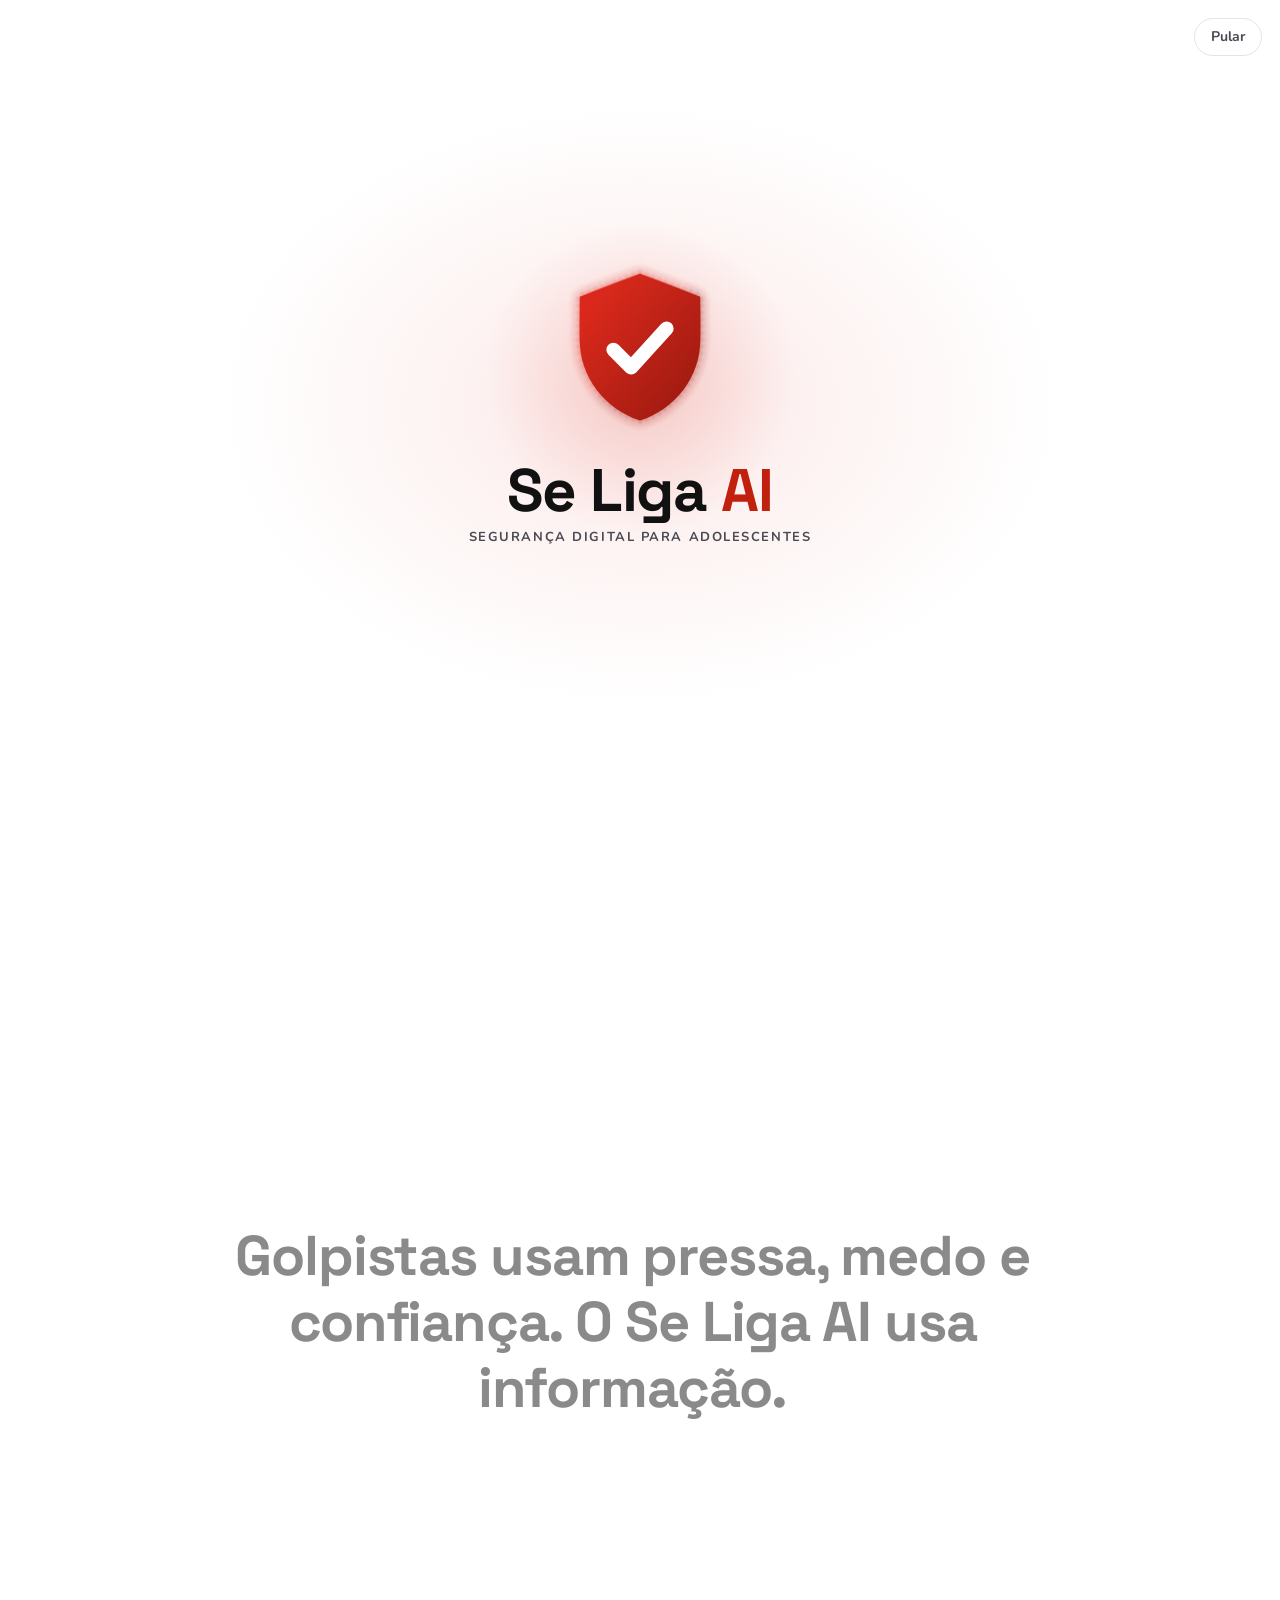
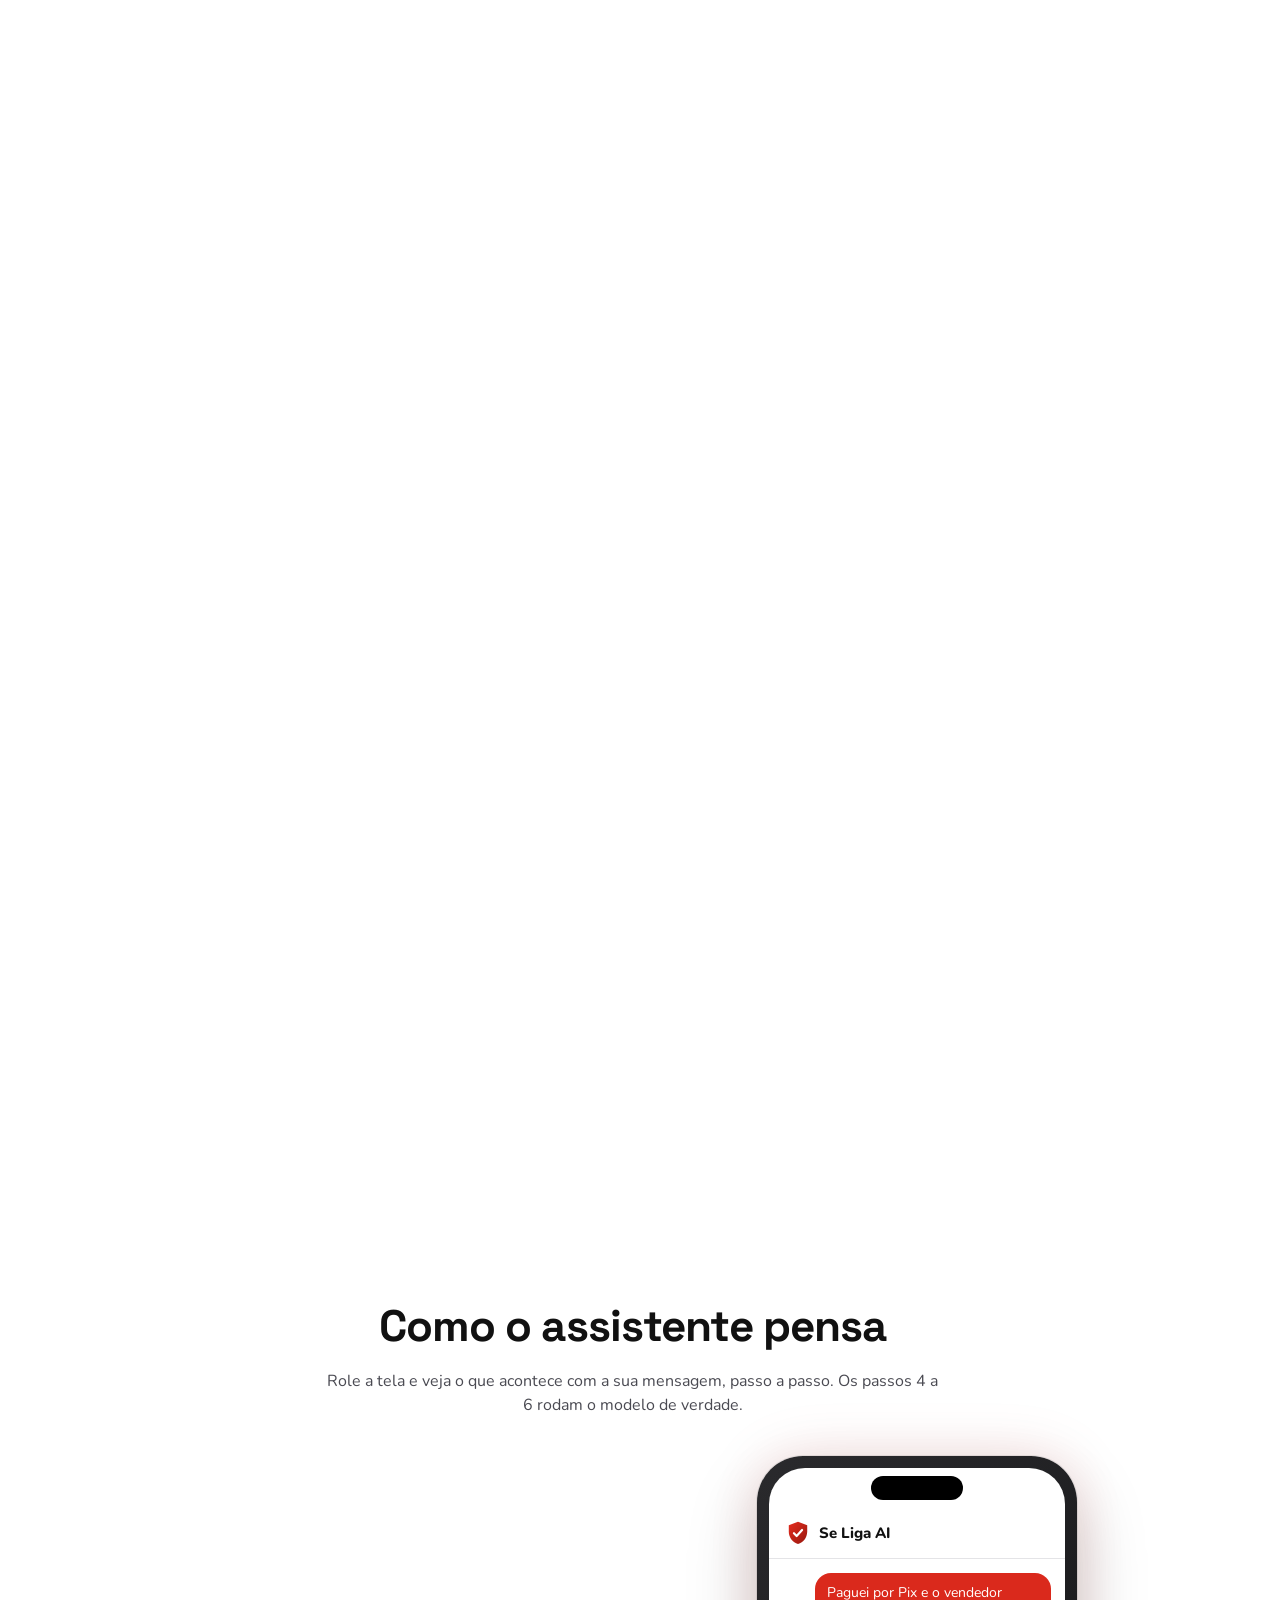
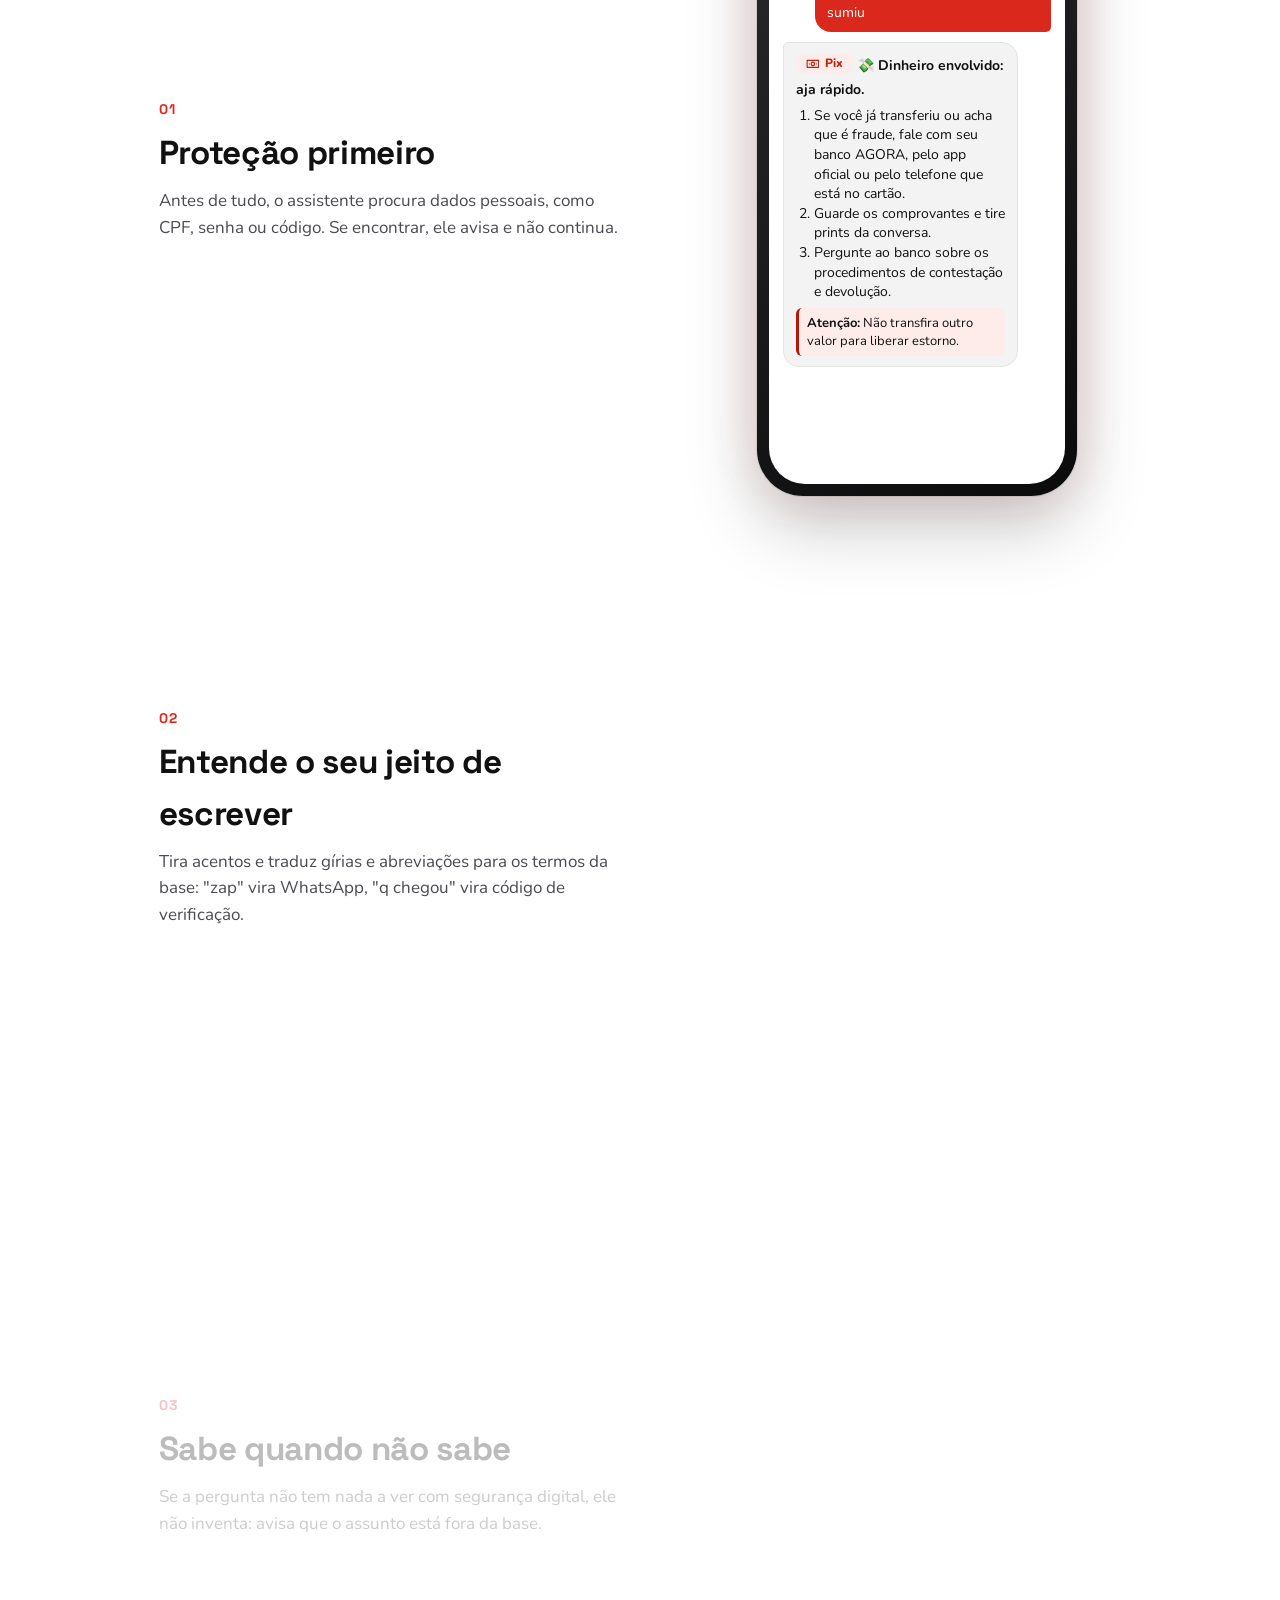
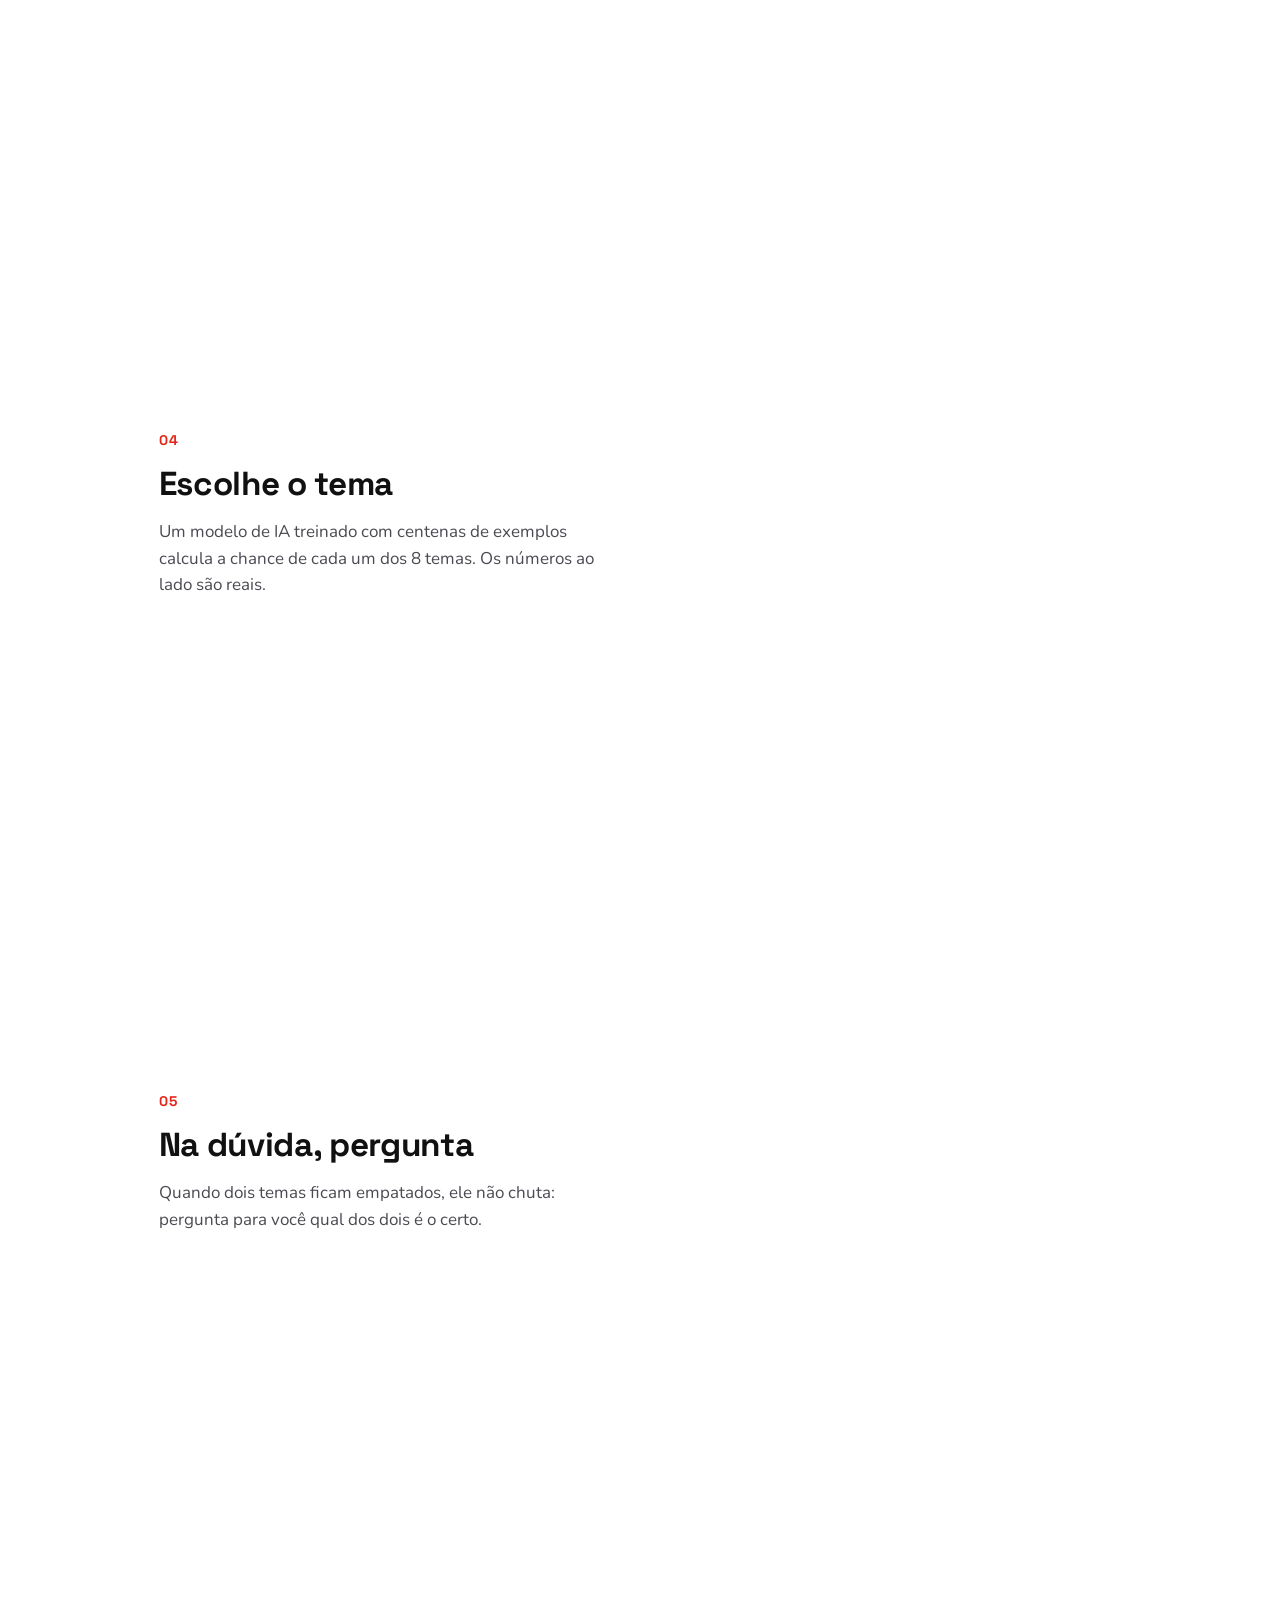
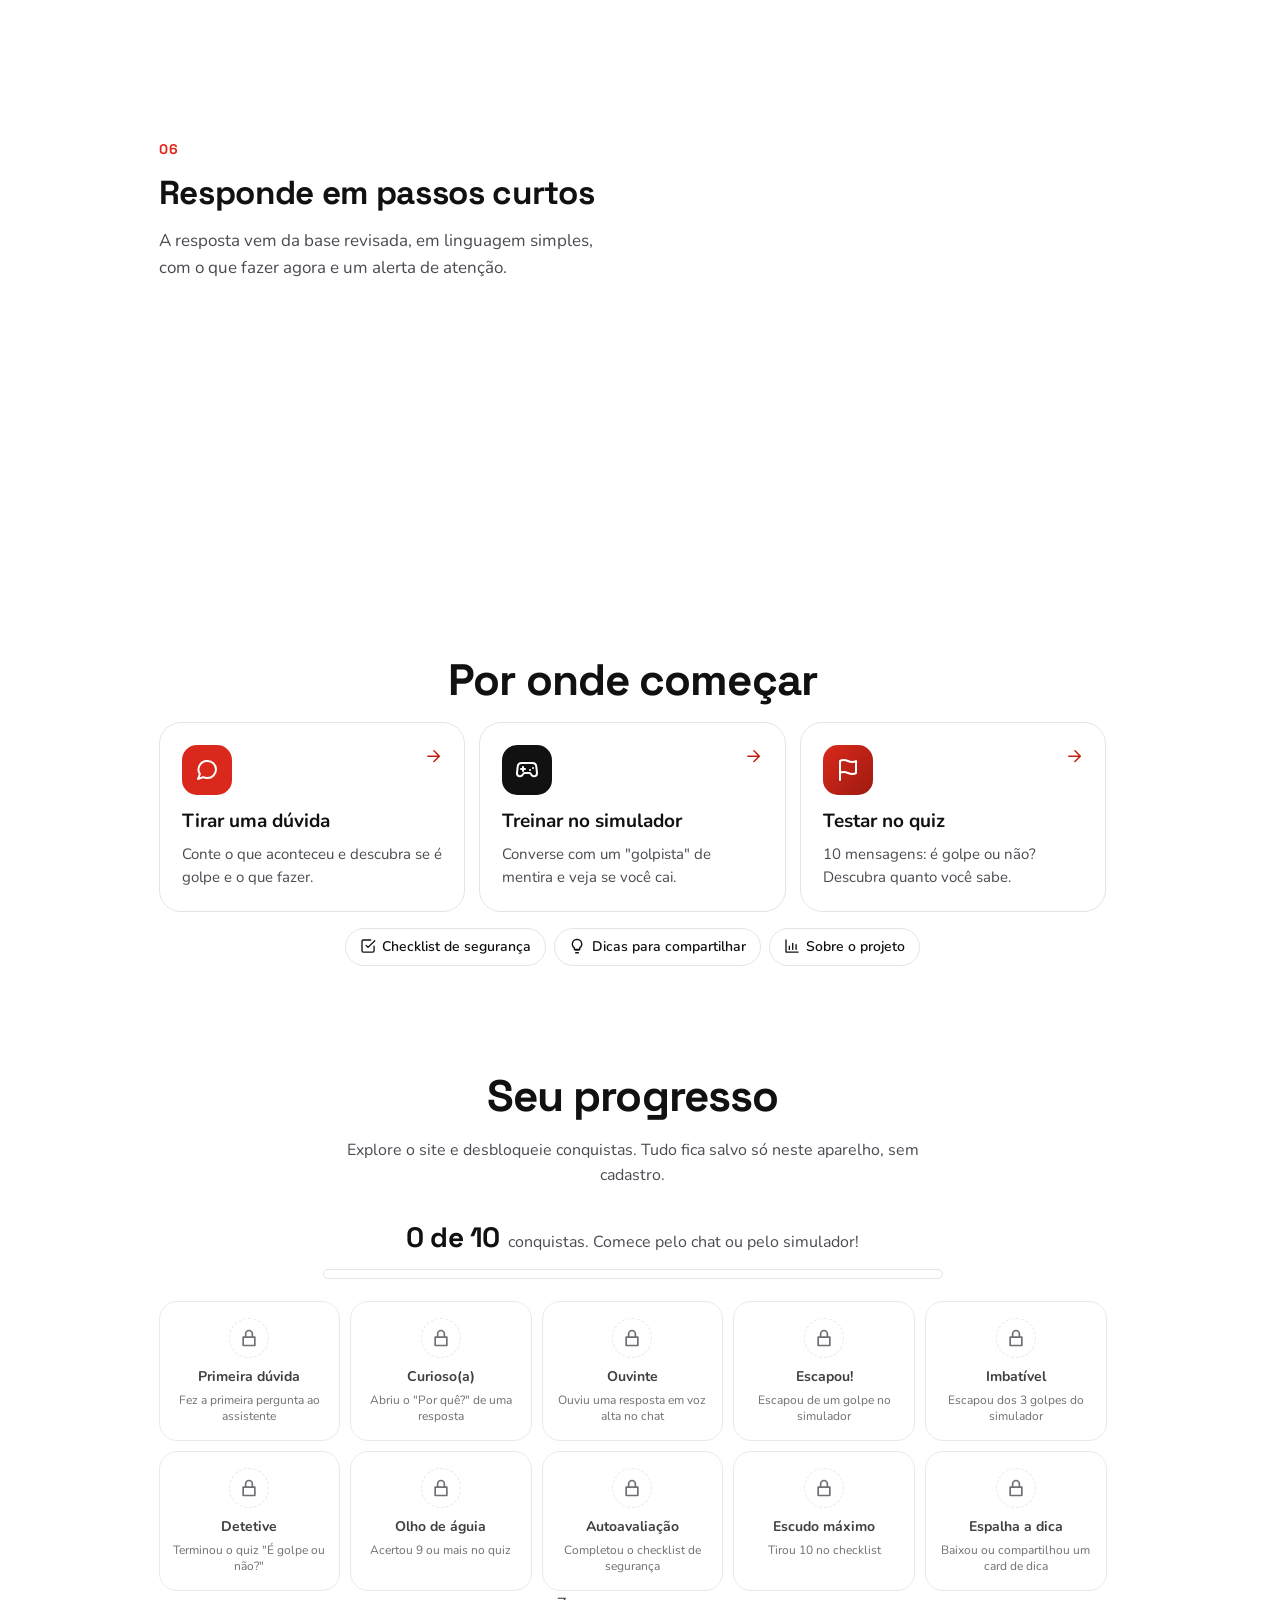
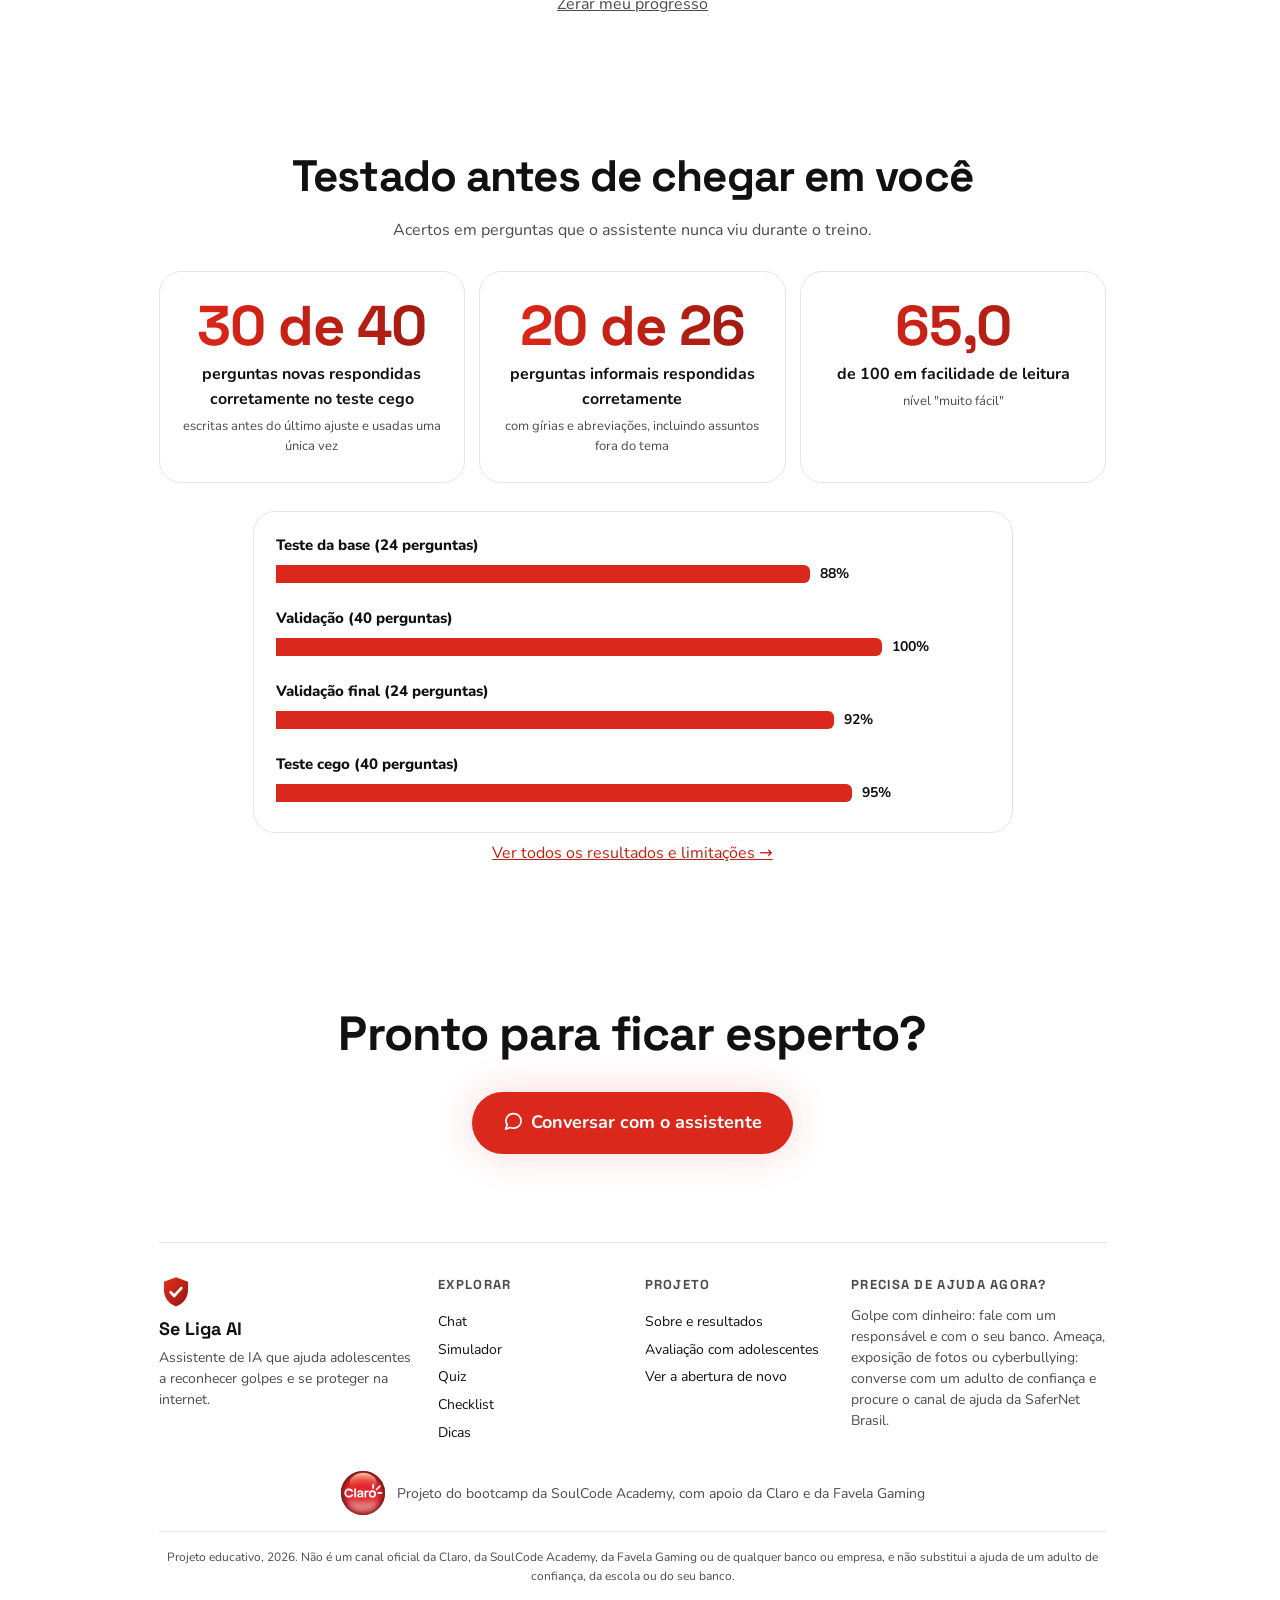
==== commit 809b221c: "Novo nome: Se Liga AI Troca "Fica Esperto AI" por "Se Liga AI" no site, nos cards em imagem, no note" ====
--- a/site/index.html
+++ b/site/index.html
@@ -3,7 +3,7 @@
 <head>
   <meta charset="utf-8">
   <meta name="viewport" content="width=device-width, initial-scale=1">
-  <title>Fica Esperto AI · Segurança digital para adolescentes</title>
+  <title>Se Liga AI · Segurança digital para adolescentes</title>
   <meta name="description" content="Assistente educativo que ajuda adolescentes a reconhecer golpes e se proteger na internet.">
   <link rel="icon" href="data:image/svg+xml,%3Csvg xmlns='http://www.w3.org/2000/svg' viewBox='0 0 48 48'%3E%3ClinearGradient id='d' x1='0' y1='0' x2='1' y2='1'%3E%3Cstop offset='.15' stop-color='%23da291c'/%3E%3Cstop offset='.9' stop-color='%239e1a10'/%3E%3C/linearGradient%3E%3Cpath d='M24 3 41 9.5v12.2c0 10.6-7.1 19.6-17 22.8C14.1 41.3 7 32.3 7 21.7V9.5Z' fill='url(%23d)'/%3E%3Cpath d='m16.5 24.5 5 5 10-11' fill='none' stroke='white' stroke-width='4' stroke-linecap='round' stroke-linejoin='round'/%3E%3C/svg%3E">
   <link rel="preconnect" href="https://fonts.googleapis.com">
@@ -24,7 +24,7 @@
 <body data-pagina="inicio" class="pagina-inicio">
 
   <!-- ===================== Abertura ===================== -->
-  <div id="abertura" class="abertura" role="dialog" aria-modal="true" aria-label="Abertura do Fica Esperto AI">
+  <div id="abertura" class="abertura" role="dialog" aria-modal="true" aria-label="Abertura do Se Liga AI">
     <canvas id="abertura-canvas" aria-hidden="true"></canvas>
     <div class="abertura-centro">
       <svg id="abertura-escudo" class="abertura-escudo" viewBox="0 0 48 48" aria-hidden="true">
@@ -34,7 +34,7 @@
         <path d="M24 3 41 9.5v12.2c0 10.6-7.1 19.6-17 22.8C14.1 41.3 7 32.3 7 21.7V9.5Z" fill="url(#degrade-abertura)"/>
         <path class="abertura-check" d="m16.5 24.5 5 5 10-11" fill="none" stroke="#fff" stroke-width="4" stroke-linecap="round" stroke-linejoin="round"/>
       </svg>
-      <h1 id="abertura-titulo" class="abertura-titulo" aria-label="Fica Esperto AI"></h1>
+      <h1 id="abertura-titulo" class="abertura-titulo" aria-label="Se Liga AI"></h1>
       <p class="abertura-sub">Segurança digital para adolescentes</p>
       <button id="abertura-entrar" class="abertura-entrar" type="button">Entrar <span data-icone="seta"></span></button>
     </div>
@@ -50,7 +50,7 @@
         <div class="capa-texto">
           <p class="sobretitulo revelar">Assistente de IA · Segurança digital</p>
           <h1 class="revelar">Golpe na internet<br><span class="texto-degrade">não avisa que é golpe.</span></h1>
-          <p class="revelar">O Fica Esperto AI te ajuda a reconhecer golpes no WhatsApp, links falsos, Pix suspeito e outros riscos,
+          <p class="revelar">O Se Liga AI te ajuda a reconhecer golpes no WhatsApp, links falsos, Pix suspeito e outros riscos,
             e diz o que fazer, do jeito que você fala.</p>
           <form id="pergunta-rapida" class="entrada capa-entrada revelar" autocomplete="off">
             <label for="pergunta-inicio" class="sr-only">Conte o que aconteceu</label>
@@ -66,10 +66,10 @@
       </section>
 
       <!-- ===================== Frase que acende ===================== -->
-      <section id="frase" class="frase-acende" aria-label="Golpistas usam pressa, medo e confiança. O Fica Esperto AI usa informação.">
+      <section id="frase" class="frase-acende" aria-label="Golpistas usam pressa, medo e confiança. O Se Liga AI usa informação.">
         <div class="frase-fixa">
           <p id="frase-texto" aria-hidden="true">Golpistas usam <em class="perigo">pressa,</em> <em class="perigo">medo</em> e <em class="perigo">confiança.</em>
-            O Fica Esperto AI usa <em class="solucao">informação.</em></p>
+            O Se Liga AI usa <em class="solucao">informação.</em></p>
         </div>
       </section>
 
